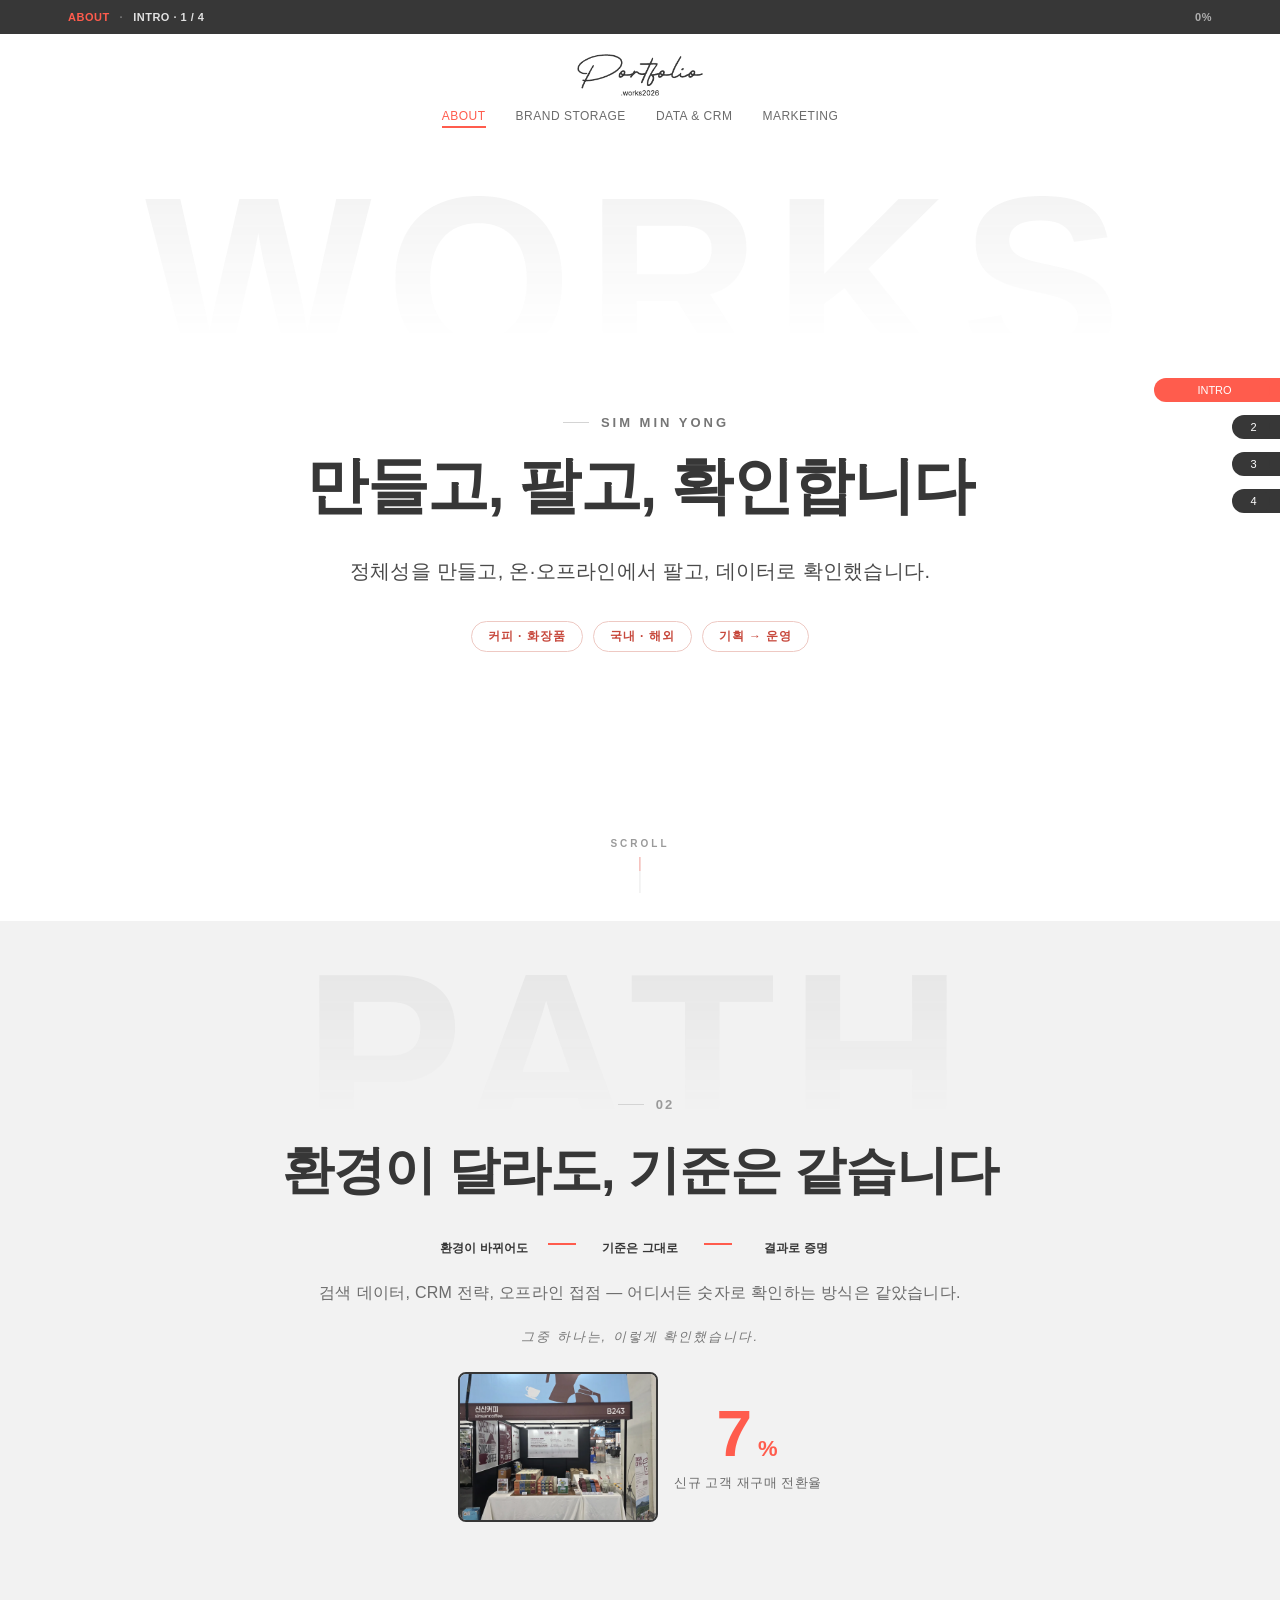
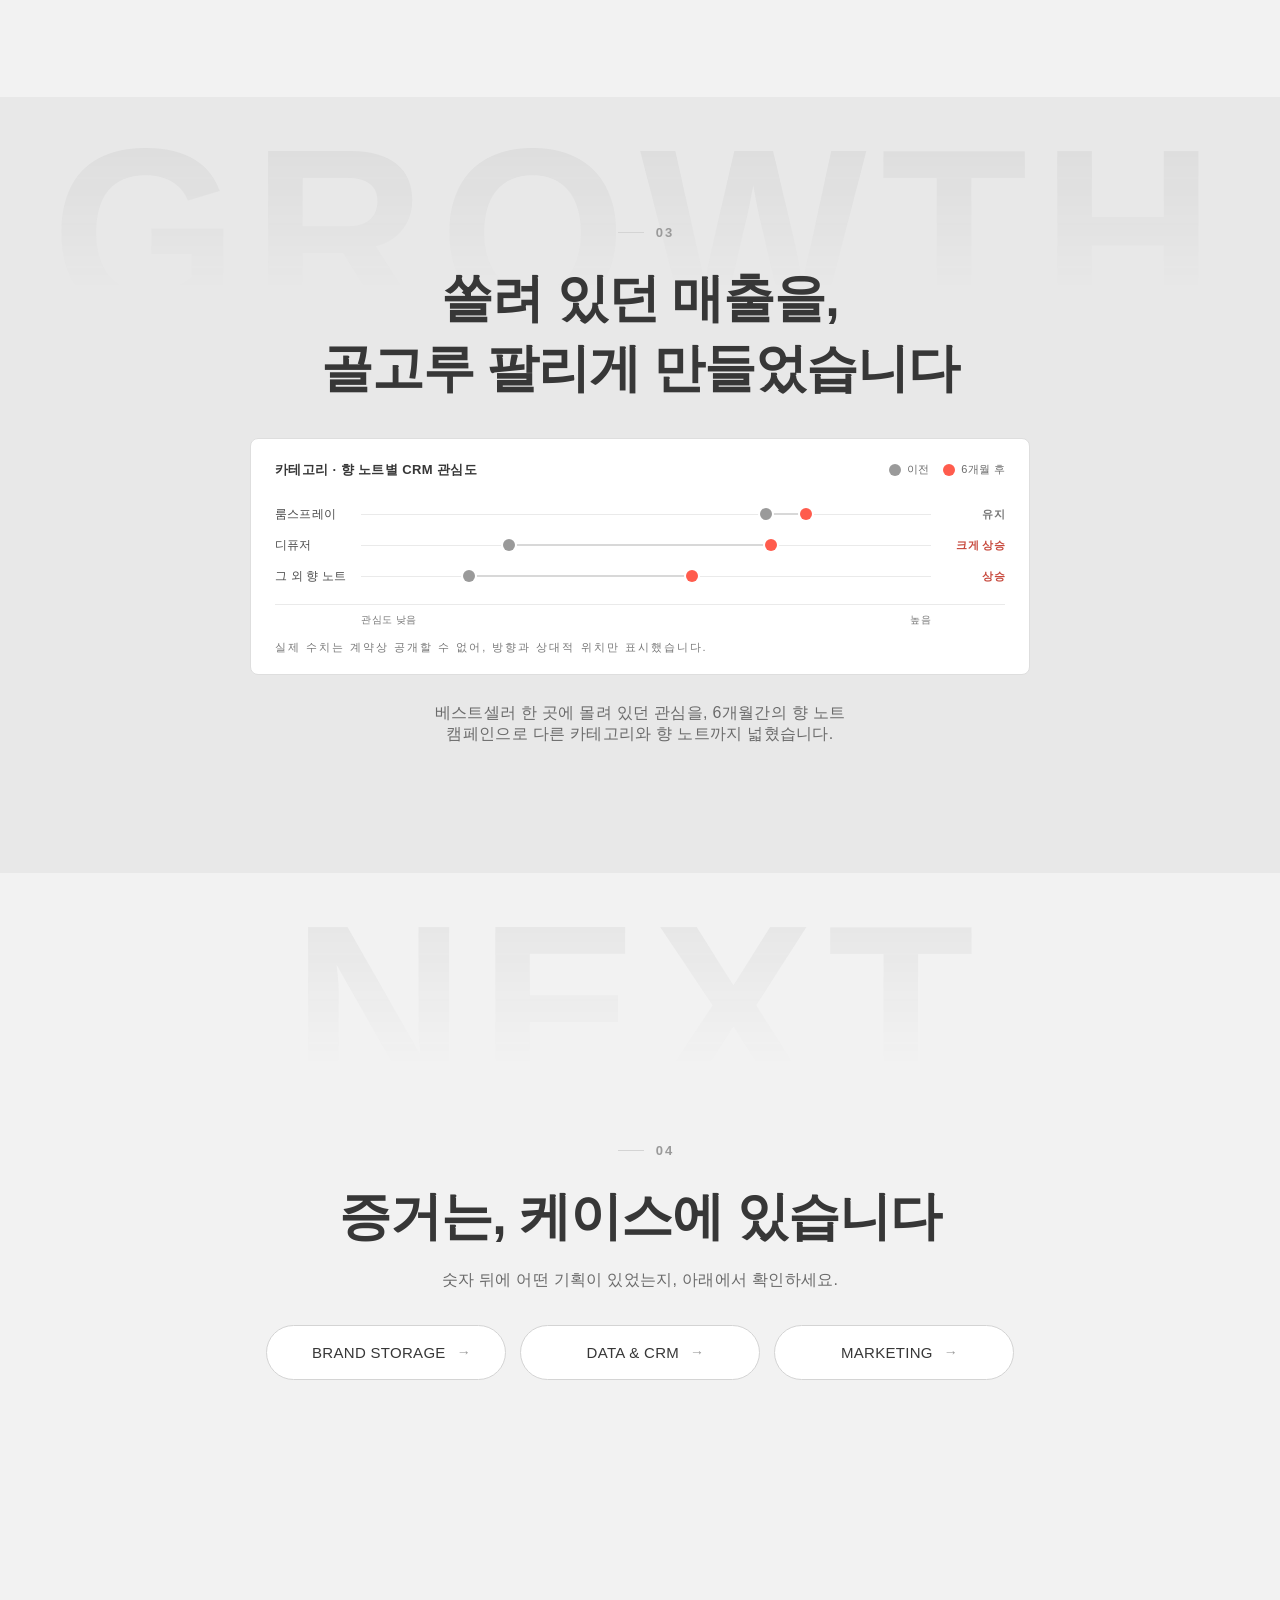
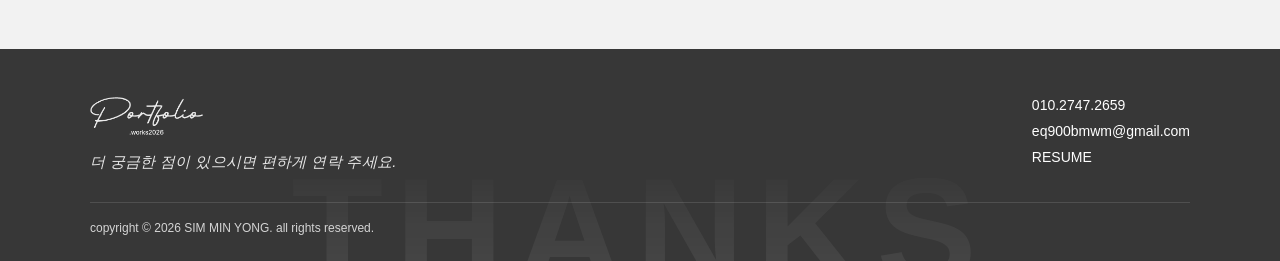
==== index.html @ 692d7a55 "기능/ 디자인 개선" ====
<!DOCTYPE html>
<html lang="ko">

<head>
    <meta charset="UTF-8">
    <meta name="viewport" content="width=device-width, initial-scale=1.0">
    <title>포토 폴리오</title>
    <meta property="og:type" content="website">
    <meta property="og:site_name" content="심민용 포트폴리오">
    <meta property="og:locale" content="ko">
    <meta property="og:url" content="https://minyongsim.github.io/portfolio_sim2026/">
    <meta property="og:title" content="심민용 포트폴리오 | 브랜드를 세우고, 숫자로 확인합니다">
    <meta property="og:description" content="브랜드 구축부터 데이터·CRM 검증까지. 인하우스 마케터 심민용의 포트폴리오입니다.">
    <meta property="og:image" content="https://minyongsim.github.io/portfolio_sim2026/img/og-cover.jpg">
    <meta property="og:image:width" content="1200">
    <meta property="og:image:height" content="630">
    <meta name="twitter:card" content="summary_large_image">
    <meta name="description" content="브랜드 구축부터 데이터·CRM 검증까지. 인하우스 마케터 심민용의 포트폴리오입니다.">
    <meta name="keywords" content="포트폴리오, 마케터, 브랜드 마케팅, CRM, 심민용">
    <link rel="shortcut icon" href="img/logoico.ico">
    <link rel="apple-touch-icon" href="img/logo.ico.ico">
    <link rel="stylesheet" href="https://use.fontawesome.com/releases/v6.0.0/css/all.css">
    <link rel="stylesheet" href="css/font.css">
    <link rel="stylesheet" href="css/reset.css">
    <link rel="stylesheet" href="css/animate.css">
    <link rel="stylesheet" href="css/style.css">
    <link rel="stylesheet" href="css/site.css">
    <link rel="stylesheet" href="css/rwd.css">
    <script src="https://code.jquery.com/jquery-1.12.4.min.js"></script>
</head>

<body data-page="about">
    <div id="pageLoader" class="pageLoader">
        <img src="img/loading-spinner.svg" class="loaderSpin" alt="Loading">
        <p>LOADING...</p>
    </div>
    <div id="header"></div>

    <div class="home_header" id="topbar"></div>

    <!-- 화면높이(100vh) 기준 섹션 -->
    <div class="scrollTestSection t1" data-tab="INTRO">
        <span class="aboutWatermark">WORKS</span>
        <div class="aboutSectionInner">
            <div class="aboutEyebrow">
                <i class="fa-solid fa-layer-group aboutIcon"></i>
                <span class="aboutEyebrowRule"></span>
                <span class="aboutNum isName">SIM MIN YONG</span>
            </div>
            <h2 class="aboutHeadline heroVerbs"><span class="hv">만들고,</span> <span class="hv">팔고,</span> <span class="hv">확인합니다</span></h2>
            <p class="aboutSub">정체성을 만들고, 온·오프라인에서 팔고, 데이터로 확인했습니다.</p>
            <div class="aboutTags">
                <span class="aboutTag">커피 · 화장품</span>
                <span class="aboutTag">국내 · 해외</span>
                <span class="aboutTag">기획 → 운영</span>
            </div>
        </div>
    </div>
    <div class="scrollTestSection t2" data-tab="CAREER">
        <span class="aboutWatermark">PATH</span>
        <div class="aboutSectionInner">
            <div class="aboutEyebrow">
                <i class="fa-solid fa-route aboutIcon"></i>
                <span class="aboutEyebrowRule"></span>
                <span class="aboutNum">02</span>
            </div>
            <h2 class="aboutHeadline">환경이 달라도, 기준은 같습니다</h2>
            <div class="aboutFlow">
                <div class="aboutFlowStep">
                    <i class="fa-solid fa-shuffle"></i>
                    <span>환경이 바뀌어도</span>
                </div>
                <span class="aboutTimelineLine"></span>
                <div class="aboutFlowStep">
                    <i class="fa-solid fa-ruler"></i>
                    <span>기준은 그대로</span>
                </div>
                <span class="aboutTimelineLine"></span>
                <div class="aboutFlowStep">
                    <i class="fa-solid fa-circle-check"></i>
                    <span>결과로 증명</span>
                </div>
            </div>
            <p class="aboutSub">검색 데이터, CRM 전략, 오프라인 접점 — 어디서든 숫자로 확인하는 방식은 같았습니다.</p>
            <p class="aboutBridge">그중 하나는, 이렇게 확인했습니다.</p>
            <!-- 신산커피 박람회 현장 사진 -->
            <div class="aboutProof">
                <div class="aboutPhotoSlot">
                    <img loading="lazy" src="img/sinsan-expo-booth.webp" alt="신산커피 박람회 부스 현장">
                </div>
                <div class="aboutStat">
                    <span class="aboutStatNum" data-count="8">0<small>%</small></span>
                    <span class="aboutStatLabel">신규 고객 재구매 전환율</span>
                </div>
            </div>
        </div>
    </div>
    <div class="scrollTestSection t3" data-tab="RESULT">
        <span class="aboutWatermark">GROWTH</span>
        <div class="aboutSectionInner">
            <div class="aboutEyebrow">
                <i class="fa-solid fa-chart-pie aboutIcon"></i>
                <span class="aboutEyebrowRule"></span>
                <span class="aboutNum">03</span>
            </div>
            <h2 class="aboutHeadline">쏠려 있던 매출을, 골고루&nbsp;팔리게 만들었습니다</h2>
            <!-- 카테고리 편중 -> 분산. 실제 수치는 비공개라 값은 표기하지 않고
                 '어디에서 어디로 움직였는지'(방향과 상대 위치)만 보여주는 덤벨 차트.
                 색은 강조(emphasis) 방식 - 이전은 회색(맥락), 이후만 브랜드 코랄(핵심). -->
            <figure class="shiftChart">
                <figcaption class="shiftHead">
                    <span class="shiftTitle">카테고리 · 향 노트별 CRM 관심도</span>
                    <span class="shiftLegend">
                        <span class="shiftLegendItem"><i class="shiftDot isBefore"></i>이전</span>
                        <span class="shiftLegendItem"><i class="shiftDot isAfter"></i>6개월 후</span>
                    </span>
                </figcaption>

                <div class="shiftRow" style="--from:71%; --to:78%">
                    <span class="shiftName">룸스프레이</span>
                    <span class="shiftTrack">
                        <span class="shiftConnector"></span>
                        <span class="shiftDot isBefore"></span>
                        <span class="shiftDot isAfter"></span>
                    </span>
                    <span class="shiftNote">유지</span>
                </div>

                <div class="shiftRow" style="--from:26%; --to:72%">
                    <span class="shiftName">디퓨저</span>
                    <span class="shiftTrack">
                        <span class="shiftConnector"></span>
                        <span class="shiftDot isBefore"></span>
                        <span class="shiftDot isAfter"></span>
                    </span>
                    <span class="shiftNote isUp">크게 상승</span>
                </div>

                <div class="shiftRow" style="--from:19%; --to:58%">
                    <span class="shiftName">그 외 향 노트</span>
                    <span class="shiftTrack">
                        <span class="shiftConnector"></span>
                        <span class="shiftDot isBefore"></span>
                        <span class="shiftDot isAfter"></span>
                    </span>
                    <span class="shiftNote isUp">상승</span>
                </div>

                <div class="shiftAxis">
                    <span>관심도 낮음</span>
                    <span>높음</span>
                </div>

                <p class="shiftFootnote">실제 수치는 계약상 공개할 수 없어, 방향과 상대적 위치만 표시했습니다.</p>
            </figure>

            <p class="aboutSub">베스트셀러 한 곳에 몰려 있던 관심을, 6개월간의 향 노트 캠페인으로 다른 카테고리와 향 노트까지 넓혔습니다.</p>
        </div>
    </div>
    <div class="scrollTestSection t4" data-tab="NEXT">
        <span class="aboutWatermark">NEXT</span>
        <div class="aboutSectionInner">
            <div class="aboutEyebrow">
                <i class="fa-solid fa-arrow-right aboutIcon"></i>
                <span class="aboutEyebrowRule"></span>
                <span class="aboutNum">04</span>
            </div>
            <h2 class="aboutHeadline">증거는, 케이스에 있습니다</h2>
            <p class="aboutSub">숫자 뒤에 어떤 기획이 있었는지, 아래에서 확인하세요.</p>
            <div class="quickLinks">
                <a class="qlBtn" href="brand-story.html"><i class="fa-solid fa-folder-open qlIcon"></i>BRAND STORAGE</a>
                <a class="qlBtn" href="data-crm.html"><i class="fa-solid fa-chart-pie qlIcon"></i>DATA &amp; CRM</a>
                <a class="qlBtn" href="marketing.html"><i class="fa-solid fa-bullhorn qlIcon"></i>MARKETING</a>
            </div>
        </div>
    </div>

    <footer class="siteFooter" id="footer"></footer>

    <div class="gotop">
        <img src="img/arrow-up.svg" alt="위로 올리는 그림">
        <h2>TOP</h2>
    </div>

</body>

<script src="js/partials.js"></script>
<script src="js/site.js"></script>

</html>
---- css/font.css ----
@charset "utf-8";

/* LaundryGothic 웹폰트 (CDN) */
@font-face {
    font-family: 'LaundryGothic';
    src: url('https://cdn.jsdelivr.net/gh/projectnoonnu/2403-2@1.0/TTLaundryGothicR.woff2') format('woff2');
    font-weight: 400;
    font-display: swap;
}

@font-face {
    font-family: 'LaundryGothic';
    src: url('https://cdn.jsdelivr.net/gh/projectnoonnu/2403-2@1.0/TTLaundryGothicB.woff2') format('woff2');
    font-weight: 700;
    font-display: swap;
}
---- css/style.css ----
@charset "utf-8";

body {
    font-family: 'LaundryGothic', sans-serif;
    color: #1a1a1a;
    overflow-x: hidden;
}

.row {
    max-width: 1200px;
    margin: 0 auto;
}

/* 사이드 메뉴 (고정 폴더탭 네비게이션) */
#header {
    position: fixed;
    right: 24px;
    top: 50%;
    transform: translateY(-50%);
    z-index: 999999;
    margin: 0 auto;
    transition: all 0.3s;
}

.headerBox {
    padding: 10px;
    animation: sideNavIn 0.6s both;
}

@keyframes sideNavIn {
    0% {
        opacity: 0;
        transform: translateX(30px);
    }

    100% {
        opacity: 1;
        transform: translateX(0);
    }
}

.menuBox {
    width: 116px;
}

.menuBox>li {
    text-align: center;
    font-family: 'LaundryGothic', sans-serif;
    color: #373737;
    margin-bottom: 10px;
    position: relative;
}

.menuBox>li a {
    display: block;
    position: relative;
    width: 116px;
    height: 27px;
}

.menuBox>li a span:nth-of-type(1),
.menuBox>li a span:nth-of-type(2) {
    position: absolute;
    top: 50%;
    /* 가운데 정렬이면 활성/비활성 알약의 폭 차이만큼 좌우로 벌어지며 바뀌어 어색함.
       오른쪽 끝을 맞춰두면 폭이 넓은 활성 알약이 '왼쪽으로 늘어나는' 것처럼 보임 */
    right: 0;
    left: auto;
    transform: translateY(-50%);
    /* 글자 크기가 서로 달라 높이가 16px / 22px로 들쭉날쭉했음.
       높이를 고정하고 flex로 가운데 정렬해서 위아래로 가지런하게 맞춤 */
    height: 24px;
    display: flex;
    align-items: center;
    justify-content: center;
    /* flex로 바꾸면 아이콘과 글자 사이의 공백 문자가 사라지므로 gap으로 되살림 */
    gap: 5px;
    box-sizing: border-box;
    transition: opacity 0.28s ease, transform 0.35s ease;
}

.menuBox>li a span:nth-of-type(1) {
    /* 평소엔 폭 0으로 접혀 있다가, active가 되면 오른쪽 끝을 축으로 왼쪽으로 늘어남.
       overflow:hidden + nowrap 이라 라벨이 가장자리에서 스르륵 드러나는 것처럼 보임.
       (scaleX로 늘리면 글자가 찌그러지므로 폭 자체를 애니메이션함) */
    width: 0;
    padding: 5px 0;
    overflow: hidden;
    white-space: nowrap;
    opacity: 0;
    background: #FF5C4D;
    color: #FFFFFF;
    border-radius: 50px;
    transition: width 0.42s cubic-bezier(0.2, 0.8, 0.25, 1),
                padding 0.42s cubic-bezier(0.2, 0.8, 0.25, 1),
                opacity 0.2s ease;
}

.menuBox>li.active a>span:nth-of-type(1) {
    width: 116px;
    padding: 5px 10px;
    opacity: 1;
    font-size: 11px;
    /* 숫자 알약이 먼저 빠진 뒤(0.1s) 늘어나기 시작 */
    transition: width 0.42s cubic-bezier(0.2, 0.8, 0.25, 1) 0.1s,
                padding 0.42s cubic-bezier(0.2, 0.8, 0.25, 1) 0.1s,
                opacity 0.18s ease 0.1s;
}

/* active 되기 전(기본) 상태의 사이드 탭 — 숫자가 알약 테두리에 붙지 않도록 상하좌우 여백 */
.menuBox>li a>span:nth-of-type(2) {
    text-align: center;
    opacity: 1;
    visibility: visible;
    color: #FFFFFF;
    font-weight: normal;
    width: 38px;
    font-size: 11px;
    padding: 2px;
    border-radius: 50px;
    background: #373737;
}

.menuBox>li.active a span:nth-of-type(2) {
    text-align: center;
    opacity: 0;
    visibility: hidden;
    transition: opacity 0.16s ease, transform 0.35s ease, visibility 0s 0.35s;
}



/* 페이지 로딩 화면 */
.pageLoader {
    position: fixed;
    inset: 0;
    z-index: 999999999999;
    display: flex;
    flex-direction: column;
    align-items: center;
    justify-content: center;
    background: #FFFFFF;
    transition: opacity 0.4s ease, visibility 0s 0.4s;
}

.pageLoader.hide {
    opacity: 0;
    visibility: hidden;
}

.pageLoader .loaderSpin {
    width: 36px;
    height: 36px;
    margin-bottom: 14px;
    animation: loaderSpin 0.9s linear infinite;
}

@keyframes loaderSpin {
    100% {
        transform: rotate(360deg);
    }
}

.pageLoader p {
    font-family: 'LaundryGothic', sans-serif;
    font-size: 13px;
    font-weight: 600;
    letter-spacing: 3px;
    color: #373737;
}

/* 상단바 (로고 + 카테고리 메뉴) */
.home_header {
    height: 10vh;
    border-bottom: 3px solid #373737;
    position: relative;
    z-index: 9999999;
}

.home_header .home_logo {
    font-size: 40px;
}

.home_box {
    height: 10vh;
    padding: 10px 50px;
    display: flex;
    align-items: center;
    justify-content: space-between;
    color: #373737;
    font-family: 'LaundryGothic', sans-serif;
    letter-spacing: 3px;
}

/* 맨 위로 버튼: 사이드탭과 정확히 같은 가로 중심선(X축)
   (사이드탭 116px + .headerBox 좌우 패딩 20px = 136px 이어야 중심이 맞음)
   푸터가 보이면 푸터 영역 한가운데로, 그 전에는 우측 하단에 떠 있음(.floating) */
.gotop {
    display: none;
    position: fixed;
    right: 24px;
    width: 136px;
    transform: translateY(-50%);
    z-index: 99999999;
    opacity: 0;
    text-align: center;
    color: #373737;
}

.gotop.on {
    display: block;
}

/* 푸터에 닿기 전, 스크롤 중에 떠 있는 상태 */
.gotop.floating {
    top: auto;
    bottom: 48px;
    transform: none;
}

.gotop>img {
    text-align: center;
    width: 26px;
    transition: filter 0.3s ease;
}

.gotop>h2 {
    font-family: 'LaundryGothic', sans-serif;
    font-size: 12px;
    font-weight: 700;
    letter-spacing: 1px;
    margin-top: 4px;
    color: #373737;
    transition: color 0.3s ease;
}

/* 스크롤이 푸터 영역까지 내려오면 배경이 어두워지므로 아이콘/글씨를 화이트로 전환 */
.gotop.onFooter>img {
    filter: brightness(0) invert(1);
}

.gotop.onFooter>h2 {
    color: #FFFFFF;
}

/* ABOUT 페이지 */
.aboutMe {
    padding-top: 30px;
}

.aboutBox {
    height: 600px;
    display: flex;
    justify-content: space-between;
}

.aboutBox .information {
    width: 37%;
}

.aboutBox .information h2 {
    text-align: center;
    color: #373737;
    padding: 15px 0px;
    border-bottom: 1px dashed #373737;
    font-size: 25px;
    font-weight: bold;
    position: relative;
}

.aboutBox .information h2::after {
    content: 'NO.15031995';
    font-size: 14px;
    font-weight: 300;
    position: absolute;
    bottom: -28px;
    right: 5px;
}

.aboutBox .information .infoBox {
    margin-top: 15px;
    color: #373737;
    font-weight: bold;
}

.aboutBox .information .infoBox li {
    font-size: 20px;
    padding: 10px 30px;
}

.aboutBox .information .infoBox li p {
    margin-bottom: 7px;
}

.aboutBox .information .infoBox li p:nth-of-type(1) {
    width: 150px;
    text-align: center;
    font-size: 18px;
    font-weight: bold;
    background: #373737;
    color: #FFFFFF;
}

.aboutBox .information .infoBox li:nth-of-type(1),
.aboutBox .information .infoBox li:nth-of-type(2),
.aboutBox .information .infoBox li:nth-of-type(3),
.aboutBox .information .infoBox li:nth-of-type(4),
.aboutBox .information .infoBox li:nth-of-type(5) {
    opacity: 0;
    -webkit-transform: translate3d(0, -100%, 0);
    transform: translate3d(0, -100%, 0);
}

.aboutBox .information.on .infoBox li:nth-of-type(1) {
    animation: fadeInDown 1.5s both 0.8s;
}

.aboutBox .information.on .infoBox li:nth-of-type(2) {
    animation: fadeInDown 1.5s both 0.6s;
}

.aboutBox .information.on .infoBox li:nth-of-type(3) {
    animation: fadeInDown 1.5s both 0.4s;
}

.aboutBox .information.on .infoBox li:nth-of-type(4) {
    animation: fadeInDown 1.5s both 0.2s;
}

.aboutBox .information.on .infoBox li:nth-of-type(5) {
    animation: fadeInDown 1.5s both;
}

.aboutBox .information02 {
    width: 57%;
    height: 650px;
    padding: 10px;
    border: 1px solid #373737;
    display: none;
    opacity: 0;
    -webkit-transform: translate3d(100%, 0, 0);
    transform: translate3d(100%, 0, 0);
}

.aboutBox .information02.on {
    display: block;
    animation: fadeInRight 1.5s both;
}

.aboutBox .information02>h2 {
    font-size: 35px;
    font-weight: bold;
    color: #FFFFFF;
    padding: 5px 30px;
    background: #373737;
    margin: 15px;
}

.aboutBox .information02Inner {
    display: flex;
    justify-content: space-between;
    flex-wrap: wrap;
}

.aboutBox .information02Inner div>h2 {
    text-align: center;
    font-size: 23px;
    background: #373737;
    color: #FFFFFF;
    width: 150px;
    margin: 10px 15px;
}

.aboutBox .information02Inner div ul>li {
    font-size: 20px;
    margin: 10px;
    color: #373737;
}

.aboutBox .information02Inner div ul>li span {
    font-weight: bold;
}

.aboutBox .information02Inner div:nth-of-type(1) {
    width: 40%;
    border-right: 1px dashed #373737;
    border-bottom: 1px dashed #373737;
}

.aboutBox .information02Inner div:nth-of-type(2) {
    padding-left: 10px;
    width: 60%;
    border-bottom: 1px dashed #373737;
}

.aboutBox .information02Inner div:nth-of-type(3) {
    margin-top: 15px;
    border-bottom: 1px dashed #373737;
}

.aboutBox .information02Inner div:nth-of-type(3) h2 {
    margin-top: 15px;
}

.aboutBox .information02Inner div:nth-of-type(3) ul {
    display: flex;
    justify-content: center;
    margin: 15px 0;
}

.aboutBox .information02Inner div:nth-of-type(3) ul li {
    text-align: center;
}

.aboutBox .information02Inner div:nth-of-type(4) {
    margin-top: 20px;
}

/* 케이스 스터디 그리드 (BRAND STORY / DATA & CRM / MARKETING 공통) */
.caseSection {
    padding-top: 60px;
}

.caseHead {
    text-align: center;
    margin-bottom: 40px;
}

.caseHead .caseTag {
    display: inline-block;
    font-family: 'LaundryGothic', sans-serif;
    font-size: 14px;
    color: #FFFFFF;
    background: #373737;
    padding: 3px 12px;
    border-radius: 50px;
    margin-bottom: 10px;
}

.caseHead h2 {
    font-family: 'LaundryGothic', sans-serif;
    font-size: 40px;
    color: #373737;
    margin-bottom: 8px;
}

.caseHead p {
    font-size: 15px;
    color: #8A8A8A;
}

.caseGrid {
    display: flex;
    flex-wrap: wrap;
    gap: 24px;
    justify-content: center;
    opacity: 0;
    transform: translateY(20px);
    transition: opacity 0.6s, transform 0.6s;
}

.caseSection.on .caseGrid {
    opacity: 1;
    transform: translateY(0);
}

.caseCard {
    width: 360px;
}

.caseCard a {
    display: block;
    background: #FFFFFF;
    border: 2px solid #373737;
    border-radius: 12px;
    overflow: hidden;
    transition: transform 0.3s;
}

.caseCard a:hover {
    transform: translateY(-6px);
}

.caseThumb {
    height: 200px;
    background: #373737;
    display: flex;
    align-items: center;
    justify-content: center;
}

.caseThumb img {
    width: 100%;
    height: 100%;
    object-fit: cover;
}

.caseThumb.noimg {
    color: #D4D4D4;
    font-size: 13px;
    font-family: 'LaundryGothic', sans-serif;
}

.caseInfo {
    padding: 20px;
}

.caseInfo .caseBrand {
    display: inline-block;
    font-size: 12px;
    color: #FF5C4D;
    font-weight: bold;
    margin-bottom: 6px;
}

.caseInfo h3 {
    font-size: 20px;
    color: #373737;
    margin-bottom: 8px;
}

.caseInfo p {
    font-size: 13px;
    color: #8A8A8A;
    line-height: 1.6;
    margin-bottom: 14px;
}

.caseInfo .caseMore {
    font-size: 13px;
    font-weight: bold;
    color: #FF5C4D;
}

/* 사이트 푸터
   구성: [왼쪽] 로고 + 맺음말  /  [오른쪽] 연락처 세로 나열  /  [아래] 구분선 + copyright
   배경에는 큰 THANKS를 바닥에 붙여 아래쪽이 잘리게 둠. */
.siteFooter {
    position: relative;
    overflow: hidden;
    background: #373737;
    color: #FFFFFF;
    padding: 48px 20px 26px;
    text-align: left;
    transition: padding 0.5s ease;
}

/* 스크롤해서 푸터가 화면에 들어오면 위아래 패딩이 늘어나며 여백이 생김 */
.siteFooter.grow {
    padding: 150px 20px 120px;
}

/* 워터마크는 가운데가 아니라 '바닥'에 붙임.
   가운데 두면 맺음말·연락처 글자 뒤에 그대로 겹쳐서 지저분해짐.
   아래쪽이 푸터 밖으로 나가 잘리는 게 의도된 모습 (.siteFooter가 overflow:hidden) */
.footerWatermark {
    position: absolute;
    top: auto;
    bottom: -0.3em;
    left: 50%;
    transform: translateX(-50%);
    z-index: 0;
    font-family: 'LaundryGothic', sans-serif;
    font-size: 150px;
    font-weight: 800;
    line-height: 1;
    letter-spacing: 12px;
    color: rgba(255, 255, 255, 0.09);
    white-space: nowrap;
    pointer-events: none;
    user-select: none;
    /* 글자 윗부분을 서서히 사라지게 해서, 푸터가 짧아 본문과 겹치는 순간에도
       배경이 지저분해 보이지 않게 함 */
    -webkit-mask-image: linear-gradient(to bottom, rgba(0, 0, 0, 0) 0%, rgba(0, 0, 0, 0.55) 45%, #000 100%);
    mask-image: linear-gradient(to bottom, rgba(0, 0, 0, 0) 0%, rgba(0, 0, 0, 0.55) 45%, #000 100%);
}

/* 2단 배치 */
.footerGrid {
    position: relative;
    z-index: 1;
    max-width: 1100px;
    margin: 0 auto;
    display: flex;
    flex-wrap: wrap;
    justify-content: space-between;
    align-items: flex-start;
    gap: 28px 40px;
}

.footerLogo {
    display: inline-block;
    margin-bottom: 14px;
}

/* 로고 원본이 어두운 색이라 어두운 푸터에선 안 보임 → 흰색으로 반전 */
.footerLogo img {
    display: block;
    height: 38px;
    width: auto;
    filter: brightness(0) invert(1);
    opacity: 0.9;
    transition: opacity 0.2s ease;
}

.footerLogo:hover img {
    opacity: 1;
}

.siteFooterTagline {
    font-size: 15px;
    font-style: italic;
    color: #E8E8E8;
    letter-spacing: 0.3px;
    word-break: keep-all;
}

.footerRight {
    display: flex;
    flex-direction: column;
    align-items: flex-start;
    gap: 10px;
}

.footerRight p {
    display: flex;
    align-items: center;
    gap: 9px;
    font-size: 14px;
}

/* 아이콘 폭을 고정해야 세 줄의 글자 시작점이 맞음 */
.footerRight i {
    width: 16px;
    text-align: center;
    color: #FF5C4D;
}

.footerRight a {
    color: #FFFFFF;
    transition: color 0.2s ease;
}

.footerRight a:hover {
    color: #FF5C4D;
}

.siteFooterCopy {
    position: relative;
    z-index: 1;
    max-width: 1100px;
    margin: 30px auto 0;
    padding-top: 18px;
    border-top: 1px solid rgba(255, 255, 255, 0.12);
    font-size: 12px;
    color: #D4D4D4;
}

/* ── 서랍 속 폴더탭 연출 ──────────────────────────────────────────
   평소엔 탭이 화면 오른쪽 가장자리까지 쭉 이어져 꽂혀 있다가,
   마우스를 가져가면 위에서부터 차례로 알약 모양으로 정리되며 빠져나옴.

   알약을 통째로 오른쪽으로 밀면 안에 있는 폴더 아이콘과 글자까지 잘림.
   (알약 폭에 내용이 거의 꽉 차 있어서 밀 여유가 없음)
   그래서 알약 자체는 제자리에 두고, 오른쪽에 같은 색 '꼬리'를 붙여
   화면 밖까지 늘여줌 -> 상자만 걸쳐 보이고 내용은 항상 온전함.

   #header(136px)와 .gotop(136px)을 둘 다 right:0에 두면
   세로 중심선이 68px로 같아져 기존 정렬이 유지됨. */
@media (hover: hover) and (min-width: 601px) {
    #header {
        right: 0;
    }

    .gotop {
        right: 0;
    }

    /* 꼬리: 알약 오른쪽 끝에서 시작해 화면 밖까지 늘어남.
       활성 알약은 폭이 애니메이션되며 overflow:hidden 이라 그 안에 두면 잘림.
       그래서 알약이 아니라 바깥의 <a>에 붙임. */
    .menuBox>li a::after {
        content: '';
        position: absolute;
        top: 50%;
        width: 240px;
        transform: translateY(-50%);
        border-radius: 0 50px 50px 0;
        transition: width 0.42s cubic-bezier(0.2, 0.8, 0.25, 1);
        pointer-events: none;
        /* 꼬리를 글자·아이콘보다 뒤에 깔아서 내용이 절대 가려지지 않게 함 */
        z-index: -1;
    }

    /* 꼬리 높이는 알약 높이와 같아야 턱이 안 생김 (숫자 16px / 활성 25px).
       시작 위치도 알약의 둥근 끝 안쪽으로 넣어 이음새를 감춤 */
    /* 알약과 높이를 똑같이 맞춰야 이어지는 지점에 턱이 안 생김 */
    .menuBox>li a::after {
        height: 24px;
        left: calc(100% - 14px);
    }

    .menuBox>li:not(.active) a::after {
        background: #373737;
    }

    .menuBox>li.active a::after {
        background: #FF5C4D;
    }

    /* 마우스를 올리면 꼬리가 접히면서 깔끔한 알약만 남음 */
    #header:hover .menuBox>li a::after,
    #header:focus-within .menuBox>li a::after {
        width: 0;
    }

    /* 위에서부터 차례로 접히게 (되돌아갈 땐 지연 없이 한 번에) */
    #header:hover .menuBox>li:nth-child(1) a::after { transition-delay: 0s; }
    #header:hover .menuBox>li:nth-child(2) a::after { transition-delay: 0.05s; }
    #header:hover .menuBox>li:nth-child(3) a::after { transition-delay: 0.1s; }
    #header:hover .menuBox>li:nth-child(4) a::after { transition-delay: 0.15s; }
    #header:hover .menuBox>li:nth-child(5) a::after { transition-delay: 0.2s; }

    /* 가장자리에 걸쳐 있어도 마우스를 대기 쉽도록 왼쪽에 여유 hit 영역 */
    .headerBox {
        padding-left: 34px;
    }
}

/* 움직임 줄이기 설정을 켠 사용자에겐 꼬리 없이 알약만 보여줌 */
@media (prefers-reduced-motion: reduce) {
    .menuBox>li a::after {
        display: none !important;
    }
}
---- css/site.css ----
@charset "utf-8";

/* 회색 계열은 흰 배경에서 대비가 낮아(3.4:1) 접근성 기준(4.5:1) 미달이었음.
   톤은 유지하면서 기준을 넘도록 조정: #8A8A8A→#6B6B6B(5.3:1), #B9B9B9→#767676(4.5:1).
   포인트색 #FF5C4D는 큰 숫자(64px)에선 기준(3:1)을 통과하므로 그대로 두고,
   태그·링크처럼 작은 글자에만 어두운 코랄 #C7483C(4.8:1)를 씀. */

/* 멀티페이지 구조 공통 레이아웃 (index / brand-story / data-crm / marketing) */

body {
    min-height: 100vh;
    display: flex;
    flex-direction: column;
}

.aboutMe {
    flex: 1;
}

.caseSection {
    flex: 1;
    padding-top: 60px;
    padding-bottom: 60px;
    min-height: 50vh;
}

.landingHero {
    flex: 1;
    display: flex;
    flex-direction: column;
    align-items: center;
    justify-content: center;
    text-align: center;
    padding: 60px 20px;
}

.landingHero h1 {
    font-family: 'LaundryGothic', sans-serif;
    font-size: 48px;
    color: #373737;
    margin-bottom: 14px;
}

.landingHero p {
    font-size: 16px;
    color: #6B6B6B;
}

/* 아래 60px 패딩은 눈에 안 보이는 빈 칸인데 블록 높이에는 들어가서,
   가운데 정렬된 내용이 실제로는 위로 치우쳐 보이게 만들고 있었음. */
.quickLinks {
    display: flex;
    flex-wrap: wrap;
    justify-content: center;
    gap: 14px;
    padding: 34px 0 0;
}

/* 2px 검정 테두리 + hover 시 통째로 검게 반전되는 처리는 사이트의 나머지
   (얇은 선, 코랄 포인트)와 톤이 안 맞아 혼자 무거웠음.
   선을 얇고 연하게 낮추고, 강조는 hover에서 코랄로 주는 방식으로 바꿈. */
.qlBtn {
    display: inline-flex;
    align-items: center;
    justify-content: center;
    gap: 11px;
    min-width: 240px;
    border: 1.5px solid #D4D4D4;
    border-radius: 50px;
    padding: 18px 28px;
    font-family: 'LaundryGothic', sans-serif;
    font-size: 15px;
    letter-spacing: 0.3px;
    color: #373737;
    background: #FFFFFF;
    transition: border-color 0.25s ease, color 0.25s ease, box-shadow 0.25s ease, transform 0.25s ease;
}

.qlBtn:hover {
    border-color: #FF5C4D;
    color: #FF5C4D;
    box-shadow: 0 6px 16px rgba(0, 0, 0, 0.06);
    transform: translateY(-2px);
}

/* 버튼 왼쪽 카테고리 아이콘.
   폴더 = 아카이브(BRAND STORAGE), 파이차트 = 데이터, 확성기 = 마케팅.
   글자만 있을 때보다 세 갈래가 한눈에 구분됨. */
.qlIcon {
    font-size: 15px;
    color: #FF5C4D;
    transition: transform 0.25s ease;
}

.qlBtn:hover .qlIcon {
    transform: scale(1.12);
}

/* 누르면 어디론가 이동한다는 신호. 글자를 늘리지 않고 기호만 붙임 */
.scrollTestSection .qlBtn::after,
.brandPanel .qlBtn::after {
    content: '→';
    font-size: 14px;
    color: #9A9A9A;
    transition: transform 0.25s ease, color 0.25s ease;
}

.scrollTestSection .qlBtn:hover::after,
.brandPanel .qlBtn:hover::after {
    color: #FF5C4D;
    transform: translateX(4px);
}

@media (prefers-reduced-motion: reduce) {

    .qlBtn,
    .qlIcon,
    .scrollTestSection .qlBtn::after,
.brandPanel .qlBtn::after {
        transition: none;
    }

    .qlBtn:hover .qlIcon {
        transform: none;
    }

    .qlBtn:hover {
        transform: none;
    }

    .scrollTestSection .qlBtn:hover::after,
.brandPanel .qlBtn:hover::after {
        transform: none;
    }
}

.siteFooter {
    margin-top: auto;
}

/* 스크롤 테스트용 임시 섹션 (사이드탭 active 스크롤 확인용, 실제 콘텐츠 들어가면 삭제 가능) */
.scrollTestSection {
    position: relative;
    overflow: hidden;
    /* 100vh로 잡으면 위에 붙은 띠배너+상단바(--chromeH)만큼 아래가 화면 밖으로 밀려나고,
       가운데 정렬한 내용도 '실제로 보이는 영역' 기준으로는 아래로 치우쳐 보임.
       --chromeH 값은 js/site.js가 넣어줌 (JS가 안 돌 때를 위해 기본값 124px). */
    min-height: calc(100vh - var(--chromeH, 124px));
    display: flex;
    align-items: center;
    justify-content: center;
    font-family: 'LaundryGothic', sans-serif;
    font-size: 22px;
    letter-spacing: 2px;
    color: #373737;
    /* 예전 border-top: 2px dashed 는 스크롤 테스트용 눈금이었음.
       섹션마다 배경색이 이미 다르므로 구분선 없이도 경계가 보이고,
       점선이 있으면 첫 화면 상단바 바로 아래에 개발용 선처럼 보임 */
}

.scrollTestSection.t1 { background: #FFFFFF; }
.scrollTestSection.t2 { background: #F2F2F2; }
.scrollTestSection.t3 { background: #E8E8E8; }
.scrollTestSection.t4 { background: #F2F2F2; }

/* ABOUT 페이지 - 대비 카피 섹션 (짧은 헤드라인 + 서브 한 줄)
   폭을 안 잡아두면 이 블록이 '가장 긴 한 줄'에 맞춰 늘어나서, 섹션마다 콘텐츠
   기둥 폭이 제각각이 됨(실측 649 / 765 / 844 / 1098px). 스크롤할 때 좌우로
   출렁이는 원인이라 하나로 고정함. */
.aboutSectionInner {
    position: relative;
    z-index: 1;
    width: 100%;
    max-width: 880px;
    text-align: center;
    padding: 0 24px;
}

/* 섹션 배경에 깔리는 큰 워터마크 텍스트
   예전엔 top:50%로 정가운데 있어서 헤드라인 글자와 정확히 포개졌음(280px 글자가 헤드라인을 관통).
   푸터와 같은 규칙으로 통일: 워터마크는 섹션 '가장자리'에 붙고, 본문 쪽으로 갈수록 사라짐. */
.aboutWatermark {
    position: absolute;
    top: 16px;
    left: 50%;
    transform: translateX(-50%);
    z-index: 0;
    font-family: 'LaundryGothic', sans-serif;
    font-size: 240px;
    font-weight: 800;
    line-height: 1;
    letter-spacing: 14px;
    color: rgba(55, 55, 55, 0.07);
    white-space: nowrap;
    pointer-events: none;
    user-select: none;
    /* 아래쪽(본문과 만나는 쪽)을 서서히 지움.
       화면이 짧아서 워터마크와 본문이 겹치는 순간에도 글자 뒤가 지저분해지지 않음 */
    -webkit-mask-image: linear-gradient(to bottom, #000 0%, rgba(0, 0, 0, 0.4) 44%, rgba(0, 0, 0, 0) 74%);
    mask-image: linear-gradient(to bottom, #000 0%, rgba(0, 0, 0, 0.4) 44%, rgba(0, 0, 0, 0) 74%);
}

/* 섹션1 - 헤드라인 아래 작은 태그 뱃지 */
.aboutTags {
    display: flex;
    justify-content: center;
    flex-wrap: wrap;
    gap: 10px;
    margin-top: 22px;
}

/* 태그는 '나를 설명하는 라벨'이라 한 줄 소개보다 뒤에 읽혀야 하는데,
   테두리가 1.5px 진한 코랄이라 서브카피(20px 회색)보다 먼저 눈에 들어왔음.
   글자색은 대비 때문에 그대로 두고 테두리만 얇고 연하게 낮춤. */
.aboutTag {
    font-family: 'LaundryGothic', sans-serif;
    font-size: 12px;
    font-weight: 700;
    letter-spacing: 1px;
    color: #C7483C;
    border: 1px solid #EEC9C3;
    border-radius: 50px;
    padding: 6px 16px;
}

/* 섹션 머리표 (아이콘 · 구분선 · 번호)
   예전엔 코랄 아이콘과 코랄 번호가 세로로 따로 쌓여 있어서, 한 화면에 코랄 강조가
   아이콘 / 번호 / 태그 세 군데로 흩어졌음. 가로 한 줄로 묶고 번호는 회색으로 낮춰서
   "강조는 아이콘 하나"로 정리함. */
.aboutEyebrow {
    display: flex;
    align-items: center;
    justify-content: center;
    gap: 12px;
    margin-bottom: 24px;
}

.aboutIcon {
    display: block;
    font-size: 22px;
    line-height: 1;
    color: #FF5C4D;
    margin-bottom: 0;
}

.aboutEyebrowRule {
    display: block;
    width: 26px;
    height: 1px;
    background: #D4D4D4;
}

.aboutNum {
    display: block;
    font-family: 'LaundryGothic', sans-serif;
    font-size: 13px;
    font-weight: 700;
    letter-spacing: 2px;
    color: #9A9A9A;
    margin-bottom: 0;
}

/* ── 줄바꿈 다듬기 ────────────────────────────────────────────────
   가운데 정렬 문단은 마지막 줄에 한두 단어만 남으면 어색해 보임.
   text-wrap: balance 를 주면 브라우저가 각 줄 길이를 비슷하게 맞춰서
   "전담했습니다." 같은 짧은 꼬리 줄이 생기지 않음.
   화면 폭이 바뀌어도 알아서 다시 계산되므로 <br>을 일일이 넣을 필요가 없고,
   지원하지 않는 구형 브라우저에서는 그냥 무시되어 기존처럼 보임. */
.aboutHeadline,
.aboutSub,
.aboutBridge,
.aboutStatLabel,
.brandIntro h1,
.brandIntro p,
.brandResult p {
    text-wrap: balance;
}

/* 헤드라인이 아래 본문보다 넓으면 '머리가 몸통보다 큰' 비율이 됨.
   글자 폭에 상한을 둬서 긴 헤드라인은 두 줄로 접히게 하고(= 머리 폭이 줄어듦),
   본문(차트 카드 등)이 더 넓게 깔리도록 함. 820px은 짧은 헤드라인은
   그대로 한 줄로 두면서 지나치게 긴 것만 접히는 지점. */
.scrollTestSection .aboutHeadline {
    max-width: 820px;
    margin-left: auto;
    margin-right: auto;
}

.aboutHeadline {
    font-family: 'LaundryGothic', sans-serif;
    font-size: 52px;
    font-weight: 700;
    letter-spacing: -1px;
    color: #373737;
    margin-bottom: 18px;
    /* '유일/했습니다' 처럼 한 단어가 줄 끝에서 쪼개지지 않게 어절 단위로만 줄바꿈 */
    word-break: keep-all;
}

/* 맺음 문장이 위의 본문(차트 카드 등)보다 넓게 뻗으면 아래가 더 벌어져 보임.
   본문보다 좁게 접히도록 상한을 둠. */
.scrollTestSection .aboutSub {
    max-width: 720px;
    margin-left: auto;
    margin-right: auto;
}

.aboutSub {
    font-family: 'LaundryGothic', sans-serif;
    font-size: 16px;
    letter-spacing: 0.3px;
    color: #6B6B6B;
    word-break: keep-all;
}

/* 헤드라인 안의 이름.
   포트폴리오 첫 화면인데 이름이 나머지 글자와 무게가 같아서 기억에 안 남았음.
   글자색은 가장 진한 채로 두고(가독성 유지), 뒤에 형광펜처럼 깔리는 코랄 띠로 표시함.
   코랄 글자로 바꾸면 아이콘·태그에 이어 코랄이 또 하나 늘어나 강조가 흩어짐. */
.hlName {
    font-style: normal;
    background-image: linear-gradient(to top,
            rgba(255, 92, 77, 0.26) 0,
            rgba(255, 92, 77, 0.26) 0.21em,
            transparent 0.21em);
    padding: 0 2px;
}

/* 머리표에 번호 대신 이름을 넣을 때 (첫 화면). 번호보다 길어서 자간을 조금 벌림 */
.aboutNum.isName {
    letter-spacing: 3px;
    color: #767676;
}

/* 첫 화면 헤드라인은 짧은 세 동사라, 크게 써야 한눈에 읽힘.
   폭은 콘텐츠 기둥(832px)까지 허용해서 한 줄을 유지함. */
.scrollTestSection.t1 .aboutHeadline {
    /* 68px이면 글자가 기둥(832px)을 정확히 꽉 채워서, 웹폰트가 조금만 넓어도
       두 줄로 접힘. 여유를 두고 62px로 잡음 */
    font-size: 62px;
    letter-spacing: -1.5px;
    max-width: 880px;
}

/* 섹션1의 서브카피는 설명문이 아니라 헤드라인의 세 동사에 실제 한 일을
   하나씩 물려주는 문장이라, 다른 섹션의 보조 설명보다 위계를 올림. */
.scrollTestSection.t1 .aboutSub {
    font-size: 20px;
    color: #4A4A4A;
}

/* -- 섹션1 세로 리듬 --------------------------------------------------
   예전 간격이 24 / 18 / 22 로 거의 균등해서 네 요소가 그냥 나열로 읽혔음.
   머리표는 헤드라인의 라벨이니 붙이고(14px), 층위가 바뀌는 지점은 벌려서
   [머리표+헤드라인] / [한 줄 소개] / [태그] 세 덩어리로 보이게 함. */
.scrollTestSection.t1 .aboutEyebrow {
    margin-bottom: 14px;
}

.scrollTestSection.t1 .aboutHeadline {
    margin-bottom: 30px;
}

.scrollTestSection.t1 .aboutTags {
    margin-top: 36px;
}

/* -- 첫 화면 요소별 시차 등장 ------------------------------------------
   예전엔 섹션 전체가 한 덩어리로 떠올라서 밋밋했음.
   머리표 -> 헤드라인 -> 소개 -> 태그 순으로 0.1초씩 밀어 읽는 순서를 만들어 줌.
   opacity:0 은 반드시 .reveal(JS가 붙임)이 있을 때만 걸어야,
   JS가 막힌 환경에서 글자가 통째로 안 보이는 사고가 안 남. */
.scrollTestSection.t1.reveal {
    /* 섹션 자체는 움직이지 않고, 아래 자식들만 순서대로 등장 */
    opacity: 1;
    transform: none;
}

/* 중요: 숨김 상태(.reveal)에는 transition을 걸지 않음.
   숨김 쪽에 transition이 있으면 .reveal과 .revealed가 거의 동시에 붙는 첫 화면에서
   "1 -> 0으로 가는 중" 상태에서 곧장 되돌아가 버려, 시차가 눈에 보이지 않음.
   숨김은 즉시 적용하고, 등장할 때만 시간을 들여 나타나게 해야 순서가 실제로 보임. */

/* 워터마크는 transform: translateX(-50%)로 가운데를 잡고 있어서
   transform을 덮으면 가운데 정렬이 풀림. 그래서 여기선 opacity만 다룸. */
.scrollTestSection.t1.reveal .aboutWatermark {
    opacity: 0;
}

.scrollTestSection.t1.reveal.revealed .aboutWatermark {
    opacity: 1;
    transition: opacity 0.8s ease;
}

.scrollTestSection.t1.reveal .aboutEyebrow,
.scrollTestSection.t1.reveal .aboutSub {
    opacity: 0;
    transform: translateY(14px);
}

.scrollTestSection.t1.reveal.revealed .aboutEyebrow,
.scrollTestSection.t1.reveal.revealed .aboutSub {
    opacity: 1;
    transform: none;
    transition: opacity 0.55s ease, transform 0.55s cubic-bezier(.2, .8, .25, 1);
}

/* 헤드라인 자체는 움직이지 않고, 안의 세 동사가 따로 등장 (아래 .hv 규칙) */
.scrollTestSection.t1.reveal .aboutHeadline,
.scrollTestSection.t1.reveal .aboutTags {
    opacity: 1;
    transform: none;
}

.scrollTestSection.t1.reveal.revealed .aboutEyebrow { transition-delay: 0.1s; }
.scrollTestSection.t1.reveal.revealed .aboutSub { transition-delay: 0.52s; }

/* ── 헤드라인 세 동사: 만들고 · 팔고 · 확인합니다 ────────────────────
   문장이 세 박자라 한 덩어리로 뜨면 그 리듬이 안 보임.
   하나씩 톡톡 올라오게 하고, 착지할 때 살짝 지나쳤다 돌아오는
   곡선(cubic-bezier 오버슈트)을 써서 딱딱하지 않게 만듦. */
.hv {
    display: inline-block;
}

.scrollTestSection.t1.reveal .hv {
    opacity: 0;
    transform: translateY(20px) scale(0.96);
}

.scrollTestSection.t1.reveal.revealed .hv {
    opacity: 1;
    transform: none;
    transition: opacity 0.38s ease, transform 0.55s cubic-bezier(.34, 1.56, .64, 1);
}

.scrollTestSection.t1.reveal.revealed .hv:nth-of-type(1) { transition-delay: 0.18s; }
.scrollTestSection.t1.reveal.revealed .hv:nth-of-type(2) { transition-delay: 0.29s; }
.scrollTestSection.t1.reveal.revealed .hv:nth-of-type(3) { transition-delay: 0.40s; }

/* 마우스를 올리면 같은 순서로 한 번 더 통통 튐 */
@media (hover: hover) {

    .scrollTestSection.t1 .aboutHeadline:hover .hv {
        animation: hvHop 0.52s cubic-bezier(.34, 1.56, .64, 1);
    }

    .scrollTestSection.t1 .aboutHeadline:hover .hv:nth-of-type(2) { animation-delay: 0.08s; }
    .scrollTestSection.t1 .aboutHeadline:hover .hv:nth-of-type(3) { animation-delay: 0.16s; }
}

@keyframes hvHop {
    0% { transform: translateY(0); }
    38% { transform: translateY(-10px); }
    100% { transform: translateY(0); }
}

/* 태그도 하나씩 살짝 커지며 등장 */
.scrollTestSection.t1.reveal .aboutTag {
    opacity: 0;
    transform: translateY(10px) scale(0.9);
}

.scrollTestSection.t1.reveal.revealed .aboutTag {
    opacity: 1;
    transform: none;
    transition: opacity 0.3s ease, transform 0.45s cubic-bezier(.34, 1.56, .64, 1);
}

.scrollTestSection.t1.reveal.revealed .aboutTag:nth-of-type(1) { transition-delay: 0.62s; }
.scrollTestSection.t1.reveal.revealed .aboutTag:nth-of-type(2) { transition-delay: 0.70s; }
.scrollTestSection.t1.reveal.revealed .aboutTag:nth-of-type(3) { transition-delay: 0.78s; }

@media (prefers-reduced-motion: reduce) {

    /* 워터마크는 transform으로 가운데를 잡고 있으므로 transform: none 을 주면 안 됨 */
    .scrollTestSection.t1.reveal .aboutWatermark {
        opacity: 1;
        transition: none;
    }

    .scrollTestSection.t1.reveal .aboutEyebrow,
    .scrollTestSection.t1.reveal .aboutHeadline,
    .scrollTestSection.t1.reveal .aboutSub,
    .scrollTestSection.t1.reveal .aboutTags,
    .scrollTestSection.t1.reveal .hv,
    .scrollTestSection.t1.reveal .aboutTag {
        opacity: 1;
        transform: none;
        transition: none;
    }

    .scrollTestSection.t1 .aboutHeadline:hover .hv {
        animation: none;
    }
}

/* ── 스크롤 유도 (첫 화면 하단) ─────────────────────────────────
   첫 화면만 보고 나가는 걸 막기 위해 "아래에 더 있다"는 신호를 줌.
   js/site.js가 섹션1에만 넣고, 조금이라도 스크롤하면 사라짐. */
.scrollCue {
    position: absolute;
    left: 50%;
    bottom: 28px;
    transform: translateX(-50%);
    z-index: 1;
    display: flex;
    flex-direction: column;
    align-items: center;
    gap: 8px;
    pointer-events: none;
    user-select: none;
    opacity: 1;
    transition: opacity 0.4s ease;
}

.scrollCue.isHidden {
    opacity: 0;
}

.scrollCueText {
    font-family: 'LaundryGothic', sans-serif;
    font-size: 10px;
    font-weight: 700;
    letter-spacing: 3px;
    color: #9A9A9A;
}

/* 회색 세로선 위를 코랄 조각이 반복해서 내려감 */
.scrollCueLine {
    position: relative;
    display: block;
    width: 1px;
    height: 36px;
    background: #E8E8E8;
    overflow: hidden;
}

.scrollCueLine::after {
    content: '';
    position: absolute;
    left: 0;
    top: 0;
    width: 1px;
    height: 14px;
    background: #FF5C4D;
    animation: scrollCueRun 1.8s cubic-bezier(.5, 0, .5, 1) infinite;
}

@keyframes scrollCueRun {
    0% { transform: translateY(-14px); }
    60% { transform: translateY(36px); }
    100% { transform: translateY(36px); }
}

@media (prefers-reduced-motion: reduce) {
    .scrollCueLine::after {
        animation: none;
        transform: translateY(11px);
    }
}

/* 섹션2 - 회사명 나열 대신, 개념 흐름(환경 -> 기준 -> 결과)을 아이콘 3단계로 표현 */
.aboutFlow {
    display: flex;
    align-items: center;
    justify-content: center;
    flex-wrap: wrap;
    gap: 14px;
    margin: 26px 0;
}

.aboutFlowStep {
    display: flex;
    flex-direction: column;
    align-items: center;
    gap: 8px;
    width: 100px;
}

.aboutFlowStep i {
    font-size: 22px;
    color: #FF5C4D;
}

.aboutFlowStep span {
    font-family: 'LaundryGothic', sans-serif;
    font-size: 12px;
    font-weight: 600;
    letter-spacing: 0.2px;
    color: #373737;
    text-align: center;
    /* 한글이 '설명하/는' 처럼 단어 중간에서 끊기지 않도록 어절 단위로만 줄바꿈 */
    word-break: keep-all;
}

.aboutTimelineLine {
    width: 28px;
    height: 1.5px;
    background: #FF5C4D;
    flex-shrink: 0;
}

/* 섹션2 - 추상적인 3단계 흐름에서 구체적인 사진/스탯으로 넘어가는 연결 문장 */
.aboutBridge {
    font-family: 'LaundryGothic', sans-serif;
    font-size: 13px;
    font-style: italic;
    color: #767676;
    margin-top: 24px;
    margin-bottom: 4px;
}

/* 섹션3 - 핵심 수치를 큰 스탯으로 강조 */
.aboutStat {
    display: inline-flex;
    flex-direction: column;
    align-items: center;
    margin: 22px 0;
}

.aboutStatNum {
    font-family: 'LaundryGothic', sans-serif;
    font-size: 64px;
    font-weight: 800;
    color: #FF5C4D;
    line-height: 1;
}

.aboutStatNum small {
    font-size: 22px;
    font-weight: 700;
    margin-left: 4px;
}

.aboutStatLabel {
    display: block;
    font-family: 'LaundryGothic', sans-serif;
    font-size: 13px;
    letter-spacing: 0.5px;
    color: #6B6B6B;
    margin-top: 8px;
}

/* 섹션2 - 사진(증거) + 스탯을 한 세트로 붙이는 영역 */
/* 사진 묶음은 글 기둥(852px)보다 넓게 펼쳐서, 글은 좁고 사진은 넓은 리듬을 만듦.
   여덟 섹션이 전부 같은 폭·같은 순서로만 흐르던 단조로움을 이걸로 끊음.
   폭을 넓히는 건 화면이 충분히 넓을 때만 (아래 미디어쿼리) */
.aboutProof {
    display: flex;
    align-items: center;
    justify-content: center;
    flex-wrap: wrap;
    gap: 16px;
    margin-top: 26px;
}

@media screen and (min-width: 1180px) {

    /* 사진 프레임에 2px 테두리가 있어서 실제 차지 폭은 262+2. 한 줄에 4장이
       확실히 들어가도록 1120px로 잡음 (4장 1056 + 간격 48 = 1104) */
    .brandPanel .aboutProof {
        width: 1120px;
        margin-left: -134px;
        margin-right: -134px;
    }

    .brandPanel .aboutPhotoSlot {
        width: 260px;
        height: 195px;
    }

    .brandPanel .aboutPhotoSlot.isShot {
        width: 350px;
        height: 197px;
    }

    .brandPanel .aboutPhotoSlot.isCard {
        width: 260px;
        height: 347px;
    }
}

/* 사진 프레임.
   예전 160x120은 우표만 해서, 직접 만든 패키지·현장이 결과물로 안 읽혔음.
   본문 폭(852px)에 4장이 들어가는 선까지 키움 (넓은 화면에선 아래 bleed 규칙으로 더 커짐) */
.aboutPhotoSlot {
    width: 200px;
    height: 150px;
    border: 2px solid #373737;
    border-radius: 8px;
    overflow: hidden;
}

.aboutPhotoSlot img {
    display: block;
    width: 100%;
    height: 100%;
    object-fit: cover;
}

/* 세로형 포스터(감사 프로모션 이미지 등)는 가로 프레임에 넣으면 위아래가 잘려서
   전용 세로 비율 프레임을 씀 (원본 비율과 거의 같아 잘림이 거의 없음) */
.aboutPhotoSlot.isPoster {
    width: 190px;
    height: 264px;
}

/* 패키지 리뉴얼 상세 카드 — 제품명·설명·컵노트가 세로로 들어간 3:4 이미지라
   원본 비율(3:4)에 맞춘 프레임으로 잘림 없이 보여줌. 한 줄에 4장 들어감 */
.aboutPhotoSlot.isCard {
    width: 200px;
    height: 267px;
}

/* 웹사이트 화면 캡처 — 가로로 넓은 16:9 이미지라 기본 4:3 프레임에 넣으면 양옆이 잘림.
   한 줄에 3장씩 들어가는 크기(240px)로 잡아 6장이 3+3으로 떨어지고, 썸네일도 더 크게 보임.
   (본문 폭 852px 기준: 3장 788px 들어가고, 4장은 1062px라 자동으로 다음 줄로 넘어감) */
.aboutPhotoSlot.isShot {
    width: 310px;
    height: 174px;
}

.aboutProof .aboutStat {
    margin: 0;
}



/* ── 섹션 진입 애니메이션 ─────────────────────────────────────────
   스크롤로 들어올 때 살짝 올라오며 나타남. JS가 .revealed 를 붙여줌.
   JS가 막히거나 IntersectionObserver가 없으면 .reveal 자체가 안 붙으므로
   콘텐츠가 안 보이는 사고는 나지 않음. */
.reveal {
    opacity: 0;
    transform: translateY(18px);
    transition: opacity 0.6s ease, transform 0.6s ease;
    will-change: opacity, transform;
}

.reveal.revealed {
    opacity: 1;
    transform: none;
}

/* 움직임을 줄이도록 설정한 사용자에게는 효과를 끔 */
@media (prefers-reduced-motion: reduce) {
    .reveal {
        opacity: 1;
        transform: none;
        transition: none;
    }
}

/* 라이트박스 캡션: 사진의 alt 설명을 그대로 보여줌 */
.lightboxCaption {
    max-width: 720px;
    margin: 14px auto 0;
    font-family: 'LaundryGothic', sans-serif;
    font-size: 14px;
    line-height: 1.6;
    color: rgba(255, 255, 255, 0.88);
    text-align: center;
    word-break: keep-all;
}


/* ── 404 페이지 ─────────────────────────────────────────────────── */
.notFound {
    min-height: 100vh;
    display: flex;
    flex-direction: column;
    align-items: center;
    justify-content: center;
    text-align: center;
    padding: 60px 24px;
}

.nfCode {
    font-family: 'LaundryGothic', sans-serif;
    font-size: 120px;
    font-weight: 800;
    line-height: 1;
    color: #FF5C4D;
    letter-spacing: 4px;
}

.nfTitle {
    font-family: 'LaundryGothic', sans-serif;
    font-size: 32px;
    font-weight: 700;
    color: #373737;
    margin: 22px 0 14px;
    word-break: keep-all;
}

.nfDesc {
    font-family: 'LaundryGothic', sans-serif;
    font-size: 15px;
    line-height: 1.9;
    color: #6B6B6B;
    word-break: keep-all;
}

.notFound .quickLinks {
    padding-top: 34px;
    padding-bottom: 0;
}

@media screen and (max-width: 600px) {
    .nfCode { font-size: 80px; }
    .nfTitle { font-size: 24px; }
}

/* ── 상단 띠배너 ─────────────────────────────────────────────────
   현재 카테고리 / 보고 있는 섹션 / 스크롤 진행률을 한 줄로 알려주는 바.
   페이지가 4,000px 넘게 길어져서 "지금 어디쯤인지" 길잡이가 필요해 넣음.
   기존 .slideBar(top:0의 얇은 코랄 막대)가 하던 진행률 표시를 이 바가 대신함. */
.topStrip {
    /* sticky가 아니라 fixed.
       sticky면 상단바가 스크롤 시 줄어들 때(111px -> 90px) 문서 흐름 높이까지 같이 줄어서
       모든 섹션의 문서상 위치가 21px씩 밀림 -> 스냅 목표 지점이 어긋나 섹션 머리가 헤더에 가려졌음.
       fixed로 흐름에서 빼고, 대신 js/site.js가 같은 높이의 자리(.chromeSpacer)를 만들어 둠. */
    position: fixed;
    top: 0;
    left: 0;
    right: 0;
    z-index: 999991;
    height: 34px;
    background: #373737;
}

/* 고정된 띠배너+상단바가 차지하던 자리를 대신 잡아주는 빈 칸 (높이는 JS가 넣음) */
.chromeSpacer {
    width: 100%;
    flex-shrink: 0;
}

.topStripInner {
    display: flex;
    align-items: center;
    gap: 10px;
    height: 100%;
    max-width: 1200px;
    margin: 0 auto;
    padding: 0 28px;
    font-family: 'LaundryGothic', sans-serif;
    font-size: 11px;
    font-weight: 700;
    letter-spacing: 0.5px;
    white-space: nowrap;
    overflow: hidden;
}

.tsCat {
    font-weight: 700;
    color: #FF5C4D;
    flex-shrink: 0;
}

.tsCtx {
    color: rgba(255, 255, 255, 0.85);
    overflow: hidden;
    text-overflow: ellipsis;
}

/* 카테고리와 섹션 정보 사이 구분점 (섹션 정보가 없을 땐 점도 안 나오게) */
.tsCtx:not(:empty)::before {
    content: '·';
    margin-right: 10px;
    color: rgba(255, 255, 255, 0.35);
}

.tsPct {
    margin-left: auto;
    padding-left: 12px;
    font-weight: 700;
    color: rgba(255, 255, 255, 0.6);
    flex-shrink: 0;
}

/* 바 아래쪽에 깔리는 진행률 막대 */
.tsProgress {
    position: absolute;
    left: 0;
    bottom: 0;
    width: 0;
    height: 2px;
    background: #FF5C4D;
}

/* 상단 헤더바: 화면 전체 폭 바 안에 로고 + 카테고리 메뉴
   (min-height로 최소 높이만 보장 -> 내용이 그 안에 다 안 들어가도 배경이 잘리지 않고 같이 늘어남) */
.home_header {
    /* style.css의 height:10vh 고정값을 풀어줌.
       안 풀면 안쪽 .home_box에 패딩을 줬을 때 내용이 헤더 밖으로 삐져나옴 */
    height: auto;
    min-height: 90px;
    /* 스크롤 시 색만 켜면 되도록 투명 테두리를 미리 잡아둠 (있다/없다로 바꾸면 1px씩 밀림) */
    border-bottom: 1px solid transparent;
    padding: 0;
    /* 위 .topStrip과 같은 이유로 fixed (스크롤 시 높이가 변해도 본문 위치가 안 흔들리게) */
    position: fixed;
    left: 0;
    right: 0;
    /* 위에 띠배너(.topStrip, 34px)가 붙어 있으므로 그 아래에 고정 */
    top: 34px;
    z-index: 999990;
    transition: border-color 0.35s ease, box-shadow 0.35s ease;
}

/* 스크롤해서 상단바가 본문 위에 떠 있게 되면 구분선 + 그림자로 층을 분리 */
.home_header.scrolled {
    border-bottom-color: #E8E8E8;
    box-shadow: 0 6px 18px rgba(0, 0, 0, 0.07);
}

.home_header .home_box {
    width: 100%;
    max-width: none;
    margin: 0;
    height: auto;
    min-height: 100%;
    flex-direction: column;
    justify-content: center;
    gap: 10px;
    padding: 20px 28px;
    background: #FFFFFF;
    border: none;
    border-radius: 0;
    animation: topbarIn 0.8s both;
    transition: gap 0.35s ease, padding 0.35s ease, background 0.35s ease;
}

.home_header.scrolled .home_box {
    gap: 4px;
    padding: 12px 28px;
    background: #FFFFFF;
}

@keyframes topbarIn {
    0% {
        opacity: 0;
        transform: translateY(-30px);
    }

    100% {
        opacity: 1;
        transform: translateY(0);
    }
}

.home_header .home_logo {
    font-size: 32px;
}

/* 필기체 로고라 획이 얇아서 작게 쓰면 뭉개짐. 원본이 215x72라 키울 여유도 충분함.
   아래 메뉴 글자보다 확실히 커야 로고 → 메뉴 순으로 위계가 잡힘 */
.home_header .home_logo .logoImg {
    display: block;
    height: 42px;
    width: auto;
    transition: height 0.35s ease;
}

.home_header.scrolled .home_logo .logoImg {
    height: 30px;
}

.headerNav ul {
    display: flex;
    justify-content: center;
    gap: 30px;
    transition: gap 0.35s ease;
}

.home_header.scrolled .headerNav ul {
    gap: 18px;
}

.headerNav ul li a {
    font-family: 'LaundryGothic', sans-serif;
    font-size: 12px;
    letter-spacing: 0.5px;
    color: #6B6B6B;
    padding-bottom: 3px;
    border-bottom: 2px solid transparent;
    transition: all 0.3s, font-size 0.35s ease;
}

.home_header.scrolled .headerNav ul li a {
    font-size: 10px;
}

.headerNav ul li a:hover {
    color: #373737;
}

.headerNav ul li.active a {
    color: #FF5C4D;
    border-bottom-color: #FF5C4D;
}

@media screen and (max-width: 900px) {
    .aboutBox {
        height: auto;
        flex-direction: column;
    }

    .aboutBox .information,
    .aboutBox .information02 {
        width: 100%;
    }

    .aboutBox .information02 {
        height: auto;
        display: block;
        opacity: 1;
        transform: none;
        margin-top: 20px;
    }
}

/* BRAND STORAGE 전용: 브랜드별(신산커피/메르디센트) 탭 전환 레이아웃 */
.brandStorySection {
    flex: 1;
    max-width: 900px;
    margin: 0 auto;
    padding: 96px 24px 110px;
}

/* 브랜드 선택 탭 아래 구분선 — 아래 섹션 사이 구분선과 같은 점선 스타일로 맞춤 */
.brandIntro {
    text-align: center;
    padding-bottom: 56px;
    margin-bottom: 80px;
    border-bottom: 1px solid #EFEFEF;
}

.brandIntro .caseTag {
    margin-bottom: 14px;
}

.brandIntro h1 {
    font-family: 'LaundryGothic', sans-serif;
    font-size: 34px;
    line-height: 1.4;
    color: #373737;
    margin-bottom: 16px;
    word-break: keep-all;
}

.brandIntro p {
    font-size: 15px;
    color: #6B6B6B;
}

.brandTabs {
    display: flex;
    justify-content: center;
    gap: 10px;
    margin-top: 28px;
}

.brandTabBtn {
    border: 2px solid #373737;
    border-radius: 50px;
    padding: 10px 28px;
    font-family: 'LaundryGothic', sans-serif;
    font-size: 14px;
    font-weight: 700;
    color: #373737;
    background: #FFFFFF;
    cursor: pointer;
    transition: all 0.3s;
}

.brandTabBtn.active,
.brandTabBtn:hover {
    background: #373737;
    color: #FFFFFF;
}

.brandPanel {
    display: none;
}

.brandPanel.active {
    display: block;
    animation: fadeInUp 0.5s both;
}

.brandLabel {
    display: flex;
    align-items: center;
    justify-content: center;
    gap: 8px;
    margin-bottom: 26px;
}

.brandLabel i {
    color: #FF5C4D;
    font-size: 18px;
}

/* 브랜드 라벨 옆에 붙는 실제 로고 (신산커피 등) — 원본 브랜드 컬러 그대로, 라벨 텍스트 높이에 맞춰 축소 */
.brandLabel .brandLogoMark {
    height: 16px;
    width: auto;
    display: block;
}

.brandLabel span {
    font-family: 'LaundryGothic', sans-serif;
    font-size: 13px;
    font-weight: 700;
    letter-spacing: 1px;
    color: #FF5C4D;
}

.brandPanel .aboutHeadline,
.brandPanel .aboutSub,
.brandPanel .aboutTags,
.brandPanel .aboutFlow,
.brandPanel .aboutBridge {
    text-align: center;
}

.brandPanel .aboutHeadline {
    font-size: 34px;
    line-height: 1.4;
    margin-bottom: 24px;
    /* 아래 소개 문장과 같은 700px 글줄 기둥에 맞춤.
       이걸 안 잡으면 긴 헤드라인이 852px(콘텐츠 폭) 가까이까지 뻗어서
       머리가 몸통(사진 그리드·흐름도)만큼 넓어져 비율이 무너짐. */
    max-width: 700px;
    margin-left: auto;
    margin-right: auto;
}

/* 본문이 화면 끝까지 늘어지면 답답해 보여서, 읽기 좋은 폭으로 잡고 줄간격을 넉넉하게 */
.brandPanel .aboutSub {
    max-width: 700px;
    margin: 0 auto;
    line-height: 1.9;
}

.brandPanel .aboutFlow {
    margin: 44px 0;
}

.brandPanel .aboutProof {
    /* 사진을 키운 뒤로는 간격이 넓으면 한 줄에 4장이 안 들어감 (4장 1040 + 간격 102 = 1142) */
    gap: 16px;
    margin-top: 44px;
}

.brandPanel .aboutBridge {
    margin-top: 32px;
}

/* 한 브랜드 패널 안에 서브섹션이 여러 개일 때(예: 신산커피 정체성/실행/검증) 구분선으로 끊어줌 */
/* 2px 점선은 개발용 눈금처럼 보여서 얇은 실선으로 낮춤 (ABOUT에서 뺀 것과 같은 이유) */
.brandSubSection + .brandSubSection {
    border-top: 1px solid #EFEFEF;
    margin-top: 96px;
    padding-top: 96px;
}

/* 사진 묶음과 별개로 서는 수치 블록.
   .aboutProof 안에 수치를 같이 넣으면 사진 그리드의 마지막 칸처럼 붙어버려서
   (4장씩 놓인 줄 뒤에 혼자 남아) 어색해 보임. 위아래 여백을 넉넉히 주고 가운데로 세움 */
.statBlock {
    text-align: center;
    margin-top: 60px;
}

.statBlock .aboutStat {
    margin: 0;
}

/* 주문 흐름 다이어그램 (메르디센트 운영 섹션)
   숫자 데이터가 아니라 '주문 한 건이 지나가는 단계'를 보여주는 그래픽.
   앞 섹션의 .aboutFlow 와 구분되도록 번호 + 원형 아이콘 + 설명 2줄 구조로 만듦 */
.orderFlow {
    display: flex;
    align-items: flex-start;
    justify-content: center;
    flex-wrap: wrap;
    gap: 6px;
    margin: 48px 0 8px;
}

.orderStep {
    display: flex;
    flex-direction: column;
    align-items: center;
    width: 132px;
    padding: 18px 8px 16px;
    border: 1.5px solid #E8E8E8;
    border-radius: 12px;
    background: #FFFFFF;
    transition: border-color 0.3s, transform 0.3s;
}

.orderStep:hover {
    border-color: #FF5C4D;
    transform: translateY(-3px);
}

.orderStepNum {
    font-family: 'LaundryGothic', sans-serif;
    font-size: 11px;
    font-weight: 700;
    letter-spacing: 1px;
    color: #C9C9C9;
    margin-bottom: 10px;
}

.orderStepIcon {
    display: flex;
    align-items: center;
    justify-content: center;
    width: 44px;
    height: 44px;
    border-radius: 50%;
    background: #FFF1EF;
    margin-bottom: 12px;
}

.orderStepIcon i {
    font-size: 17px;
    color: #FF5C4D;
}

.orderStepTitle {
    font-family: 'LaundryGothic', sans-serif;
    font-size: 13px;
    font-weight: 700;
    color: #373737;
    text-align: center;
    word-break: keep-all;
}

.orderStepDesc {
    font-family: 'LaundryGothic', sans-serif;
    font-size: 11px;
    color: #6B6B6B;
    text-align: center;
    margin-top: 5px;
    word-break: keep-all;
}

.orderArrow {
    display: flex;
    align-items: center;
    align-self: center;
    color: #FF5C4D;
    font-size: 12px;
}

.brandResult {
    text-align: center;
    margin-top: 48px;
}

.brandResult p {
    font-size: 15px;
    line-height: 1.85;
    word-break: keep-all;
    color: #373737;
    max-width: 640px;
    margin: 0 auto 20px;
}

.brandResult a {
    display: inline-flex;
    align-items: center;
    gap: 8px;
    font-size: 14px;
    font-weight: 700;
    color: #C7483C;
}

@media screen and (max-width: 600px) {
    .brandIntro {
        padding-bottom: 40px;
        margin-bottom: 56px;
    }

    .brandIntro h1 {
        font-size: 26px;
    }

    .brandPanel .aboutHeadline {
        font-size: 26px;
    }

    .brandTabBtn {
        font-size: 13px;
        padding: 9px 20px;
    }
}

/* 증거 사진 라이트박스: 클릭하면 크게 보기 + 좌우 슬라이드 */
.aboutPhotoSlot img {
    cursor: zoom-in;
}

.photoLightbox {
    position: fixed;
    inset: 0;
    background: rgba(20, 20, 20, 0.92);
    display: flex;
    align-items: center;
    justify-content: center;
    z-index: 999999;
    opacity: 0;
    visibility: hidden;
    transition: opacity 0.25s ease;
}

.photoLightbox.active {
    opacity: 1;
    visibility: visible;
}

.lightboxStage {
    display: flex;
    flex-direction: column;
    align-items: center;
    gap: 14px;
    max-width: 88vw;
}

.lightboxStage img {
    display: block;
    max-width: 88vw;
    max-height: 76vh;
    border-radius: 6px;
    box-shadow: 0 20px 60px rgba(0, 0, 0, 0.5);
}

.lightboxCounter {
    color: #FFFFFF;
    font-size: 13px;
    letter-spacing: 0.5px;
    opacity: 0.75;
}

.lightboxClose {
    position: absolute;
    top: 24px;
    right: 28px;
    background: none;
    border: none;
    color: #FFFFFF;
    font-size: 24px;
    cursor: pointer;
    line-height: 1;
    padding: 6px;
}

.lightboxNav {
    position: absolute;
    top: 50%;
    transform: translateY(-50%);
    background: rgba(255, 255, 255, 0.12);
    border: none;
    color: #FFFFFF;
    width: 48px;
    height: 48px;
    border-radius: 50%;
    font-size: 18px;
    cursor: pointer;
    display: flex;
    align-items: center;
    justify-content: center;
    transition: background 0.2s;
}

.lightboxNav:hover {
    background: rgba(255, 255, 255, 0.24);
}

.lightboxPrev {
    left: 24px;
}

.lightboxNext {
    right: 24px;
}

body.lightboxOpen {
    overflow: hidden;
}

@media screen and (max-width: 600px) {
    .lightboxNav {
        width: 40px;
        height: 40px;
        font-size: 15px;
    }

    .lightboxPrev {
        left: 8px;
    }

    .lightboxNext {
        right: 8px;
    }

    .lightboxClose {
        top: 14px;
        right: 14px;
        font-size: 20px;
    }
}

/* ── 섹션3: 카테고리 편중 → 분산 덤벨 차트 ────────────────────────────
   형태 선택: 데이터가 하는 일이 "항목별 before → after"라 덤벨.
   색 선택: 강조(emphasis) — 이전은 무채색 회색(맥락), 이후만 브랜드 코랄(핵심).
   검증: 이전 #9A9A9A ↔ 이후 #FF5C4D 의 색각 이상 구분도 ΔE 11.3(deutan) /
   일반 시야 20.1 로 기준(8 / 15)을 넘김. 흰 카드 위 대비가 3:1 미만이라
   '보이는 라벨'로 보완해야 하는데, 범례 + 항목명 + 직접 라벨(크게 상승/유지)이
   전부 글자로 있어 색에만 의존하지 않음.
   수치는 계약상 비공개라 값은 아예 표기하지 않고 방향과 상대 위치만 나타냄. */
.shiftChart {
    width: 100%;
    /* 헤드라인(머리)보다 넓게 깔려야 비율이 사람처럼 안정적으로 보임 */
    max-width: 780px;
    /* 아래 맺음 문장과 붙어 보이지 않게 카드 밑에도 여백을 둠 */
    margin: 34px auto 28px;
    padding: 22px 24px 18px;
    background: #FFFFFF;
    border: 1px solid #DEDEDE;
    border-radius: 8px;
    text-align: left;
}

.shiftHead {
    display: flex;
    align-items: center;
    justify-content: space-between;
    flex-wrap: wrap;
    gap: 10px;
    margin-bottom: 20px;
}

.shiftTitle {
    font-family: 'LaundryGothic', sans-serif;
    font-size: 13px;
    font-weight: 700;
    letter-spacing: 0.4px;
    color: #373737;
}

/* 계열이 둘이면 범례는 항상 둠 — 색만으로 구분하게 두지 않기 위함 */
.shiftLegend {
    display: flex;
    align-items: center;
    gap: 14px;
}

.shiftLegendItem {
    display: inline-flex;
    align-items: center;
    gap: 6px;
    font-size: 11px;
    letter-spacing: 0.3px;
    color: #6B6B6B;
}

.shiftRow {
    display: flex;
    align-items: center;
    gap: 12px;
    padding: 7px 0;
}

.shiftName {
    flex: 0 0 74px;
    font-size: 12px;
    letter-spacing: 0.2px;
    color: #4A4A4A;
    transition: color 0.2s ease;
}

/* 가는 기준선 위에 점 두 개와 이동 구간이 얹힘 (실선 헤어라인, 점선 아님) */
.shiftTrack {
    position: relative;
    flex: 1 1 auto;
    height: 14px;
}

.shiftTrack::before {
    content: '';
    position: absolute;
    left: 0;
    right: 0;
    top: 50%;
    height: 1px;
    background: #EAEAEA;
}

/* 이전 → 이후로 움직인 구간 */
.shiftConnector {
    position: absolute;
    top: 50%;
    left: var(--from);
    right: calc(100% - var(--to));
    height: 2px;
    margin-top: -1px;
    border-radius: 2px;
    background: #D8D8D8;
}

/* 점은 8px 이상 + 겹쳐도 읽히도록 흰색 2px 링 (테두리로 구분하지 않음) */
.shiftDot {
    display: inline-block;
    width: 12px;
    height: 12px;
    border-radius: 50%;
    box-shadow: 0 0 0 2px #FFFFFF;
    transition: transform 0.2s ease;
}

.shiftTrack .shiftDot {
    position: absolute;
    top: 50%;
    margin: -6px 0 0 -6px;
}

.shiftDot.isBefore {
    background: #9A9A9A;
}

.shiftDot.isAfter {
    background: #FF5C4D;
}

.shiftTrack .shiftDot.isBefore {
    left: var(--from);
}

.shiftTrack .shiftDot.isAfter {
    left: var(--to);
    z-index: 1;
}

/* 값 대신 '무슨 일이 있었는지'를 글자로 직접 라벨. 두 줄뿐이라 다 달아도 과하지 않음 */
.shiftNote {
    flex: 0 0 62px;
    text-align: right;
    font-size: 11px;
    font-weight: 700;
    letter-spacing: 0.3px;
    color: #767676;
}

.shiftNote.isUp {
    color: #C7483C;
}

/* 마우스를 올린 줄만 또렷하게 (값이 없으므로 툴팁 대신 강조로 대신함) */
.shiftRow:hover .shiftName {
    color: #373737;
}

.shiftRow:hover .shiftDot {
    transform: scale(1.18);
}

.shiftAxis {
    display: flex;
    justify-content: space-between;
    margin-top: 12px;
    padding-left: 86px;
    padding-right: 74px;
    border-top: 1px solid #EAEAEA;
    padding-top: 8px;
    font-size: 10px;
    letter-spacing: 0.5px;
    color: #767676;
}

.shiftFootnote {
    margin-top: 12px;
    font-size: 11px;
    line-height: 1.6;
    color: #767676;
    word-break: keep-all;
}

@media (prefers-reduced-motion: reduce) {

    .shiftDot,
    .shiftName {
        transition: none;
    }

    .shiftRow:hover .shiftDot {
        transform: none;
    }
}

/* ── 섹션4 요소별 시차 등장 ─────────────────────────────────────────
   마지막 섹션은 요소가 넷뿐이라 한 덩어리로 뜨면 밋밋함.
   첫 화면과 같은 방식으로 머리표 → 헤드라인 → 소개 → 버튼 순서를 만들어 줌.
   (숨김 상태에는 transition을 걸지 않아야 시차가 실제로 재생됨) */
.scrollTestSection.t4.reveal {
    opacity: 1;
    transform: none;
}

.scrollTestSection.t4.reveal .aboutWatermark {
    opacity: 0;
}

.scrollTestSection.t4.reveal.revealed .aboutWatermark {
    opacity: 1;
    transition: opacity 0.8s ease;
}

.scrollTestSection.t4.reveal .aboutEyebrow,
.scrollTestSection.t4.reveal .aboutHeadline,
.scrollTestSection.t4.reveal .aboutSub,
.scrollTestSection.t4.reveal .qlBtn {
    opacity: 0;
    transform: translateY(14px);
}

.scrollTestSection.t4.reveal.revealed .aboutEyebrow,
.scrollTestSection.t4.reveal.revealed .aboutHeadline,
.scrollTestSection.t4.reveal.revealed .aboutSub,
.scrollTestSection.t4.reveal.revealed .qlBtn {
    opacity: 1;
    transform: none;
    transition: opacity 0.55s ease, transform 0.55s cubic-bezier(.2, .8, .25, 1);
}

.scrollTestSection.t4.reveal.revealed .aboutEyebrow { transition-delay: 0.06s; }
.scrollTestSection.t4.reveal.revealed .aboutHeadline { transition-delay: 0.14s; }
.scrollTestSection.t4.reveal.revealed .aboutSub { transition-delay: 0.24s; }
.scrollTestSection.t4.reveal.revealed .qlBtn:nth-of-type(1) { transition-delay: 0.34s; }
.scrollTestSection.t4.reveal.revealed .qlBtn:nth-of-type(2) { transition-delay: 0.42s; }
.scrollTestSection.t4.reveal.revealed .qlBtn:nth-of-type(3) { transition-delay: 0.50s; }

/* 버튼은 등장 뒤에 hover 효과(위로 2px)를 써야 하므로,
   등장이 끝나면 transform 담당을 hover 쪽 transition에 넘겨줌 */
.scrollTestSection.t4.reveal.revealed .qlBtn:hover {
    transform: translateY(-2px);
}

@media (prefers-reduced-motion: reduce) {

    .scrollTestSection.t4.reveal .aboutWatermark {
        opacity: 1;
        transition: none;
    }

    .scrollTestSection.t4.reveal .aboutEyebrow,
    .scrollTestSection.t4.reveal .aboutHeadline,
    .scrollTestSection.t4.reveal .aboutSub,
    .scrollTestSection.t4.reveal .qlBtn {
        opacity: 1;
        transform: none;
        transition: none;
    }
}


/* ── 브랜드 섹션 머리표 (번호 + 섹션 이름) ─────────────────────────
   예전엔 섹션마다 브랜드 라벨(신산커피 / 메르디센트)이 그대로 반복돼서
   여덟 번 같은 이름을 읽어야 했음. 탭으로 이미 브랜드를 고르고 들어온 상태라
   여기서 필요한 정보는 '브랜드가 뭔지'가 아니라 '네 섹션 중 몇 번째인지'임.
   브랜드 표시는 위쪽 탭(로고 포함)이 대신 맡음. */
.brandEyebrow {
    display: flex;
    align-items: center;
    justify-content: center;
    gap: 12px;
    margin-bottom: 26px;
}

.beNum {
    font-family: 'LaundryGothic', sans-serif;
    font-size: 13px;
    font-weight: 700;
    letter-spacing: 2px;
    color: #FF5C4D;
}

.beRule {
    display: block;
    width: 26px;
    height: 1px;
    background: #D4D4D4;
}

.beName {
    font-family: 'LaundryGothic', sans-serif;
    font-size: 13px;
    font-weight: 700;
    letter-spacing: 1px;
    color: #767676;
}

/* 브랜드 탭 안의 로고/아이콘 — 두 브랜드를 글자 읽기 전에 구분시켜 줌 */
.brandTabBtn {
    display: inline-flex;
    align-items: center;
    gap: 9px;
}

.btLogo {
    height: 15px;
    width: auto;
    display: block;
}

/* 선택된 탭은 배경이 어두워지므로 로고를 흰색으로 반전 */
.brandTabBtn.active .btLogo,
.brandTabBtn:hover .btLogo {
    filter: brightness(0) invert(1);
}

.btIcon {
    font-size: 14px;
}

/* ── 사진이 없는 섹션의 흐름도를 카드형으로 승격 ─────────────────────
   메르디센트 '기획'(높이 412px)·'결과'처럼 사진이 한 장도 없는 섹션은
   글과 작은 아이콘만 있어 훅 지나가 버림.
   같은 페이지 안에 이미 있는 주문 흐름(.orderStep) 카드와 같은 형태로 올려서,
   추가 소재 없이 시각적 무게를 맞춤.
   :has()를 지원하지 않는 옛 브라우저에서는 지금까지의 모습 그대로 보임. */
@supports selector(:has(*)) {

    .brandSubSection:not(:has(.aboutProof)) .aboutFlow {
        gap: 10px;
        margin: 38px 0 0;
    }

    .brandSubSection:not(:has(.aboutProof)) .aboutFlowStep {
        width: 168px;
        gap: 0;
        padding: 22px 14px 20px;
        border: 1.5px solid #E8E8E8;
        border-radius: 12px;
        background: #FFFFFF;
        transition: border-color 0.3s ease, transform 0.3s ease;
    }

    .brandSubSection:not(:has(.aboutProof)) .aboutFlowStep:hover {
        border-color: #FF5C4D;
        transform: translateY(-3px);
    }

    /* 아이콘을 연한 코랄 원 안에 넣어 카드의 중심을 잡음 */
    .brandSubSection:not(:has(.aboutProof)) .aboutFlowStep i,
    .brandSubSection:not(:has(.aboutProof)) .aboutFlowStep svg {
        display: flex;
        align-items: center;
        justify-content: center;
        width: 46px;
        height: 46px;
        margin: 0 auto 14px;
        border-radius: 50%;
        background: #FFF1EF;
        font-size: 18px;
        padding: 14px;
        box-sizing: border-box;
    }

    .brandSubSection:not(:has(.aboutProof)) .aboutFlowStep span {
        font-size: 13px;
    }

    /* 카드 사이를 잇던 가로선은 카드 높이와 안 맞아 어색해지므로 화살표로 바꿈 */
    .brandSubSection:not(:has(.aboutProof)) .aboutTimelineLine {
        width: 0;
        height: 0;
        border-top: 5px solid transparent;
        border-bottom: 5px solid transparent;
        border-left: 7px solid #D4D4D4;
        background: none;
        align-self: center;
    }

    @media (prefers-reduced-motion: reduce) {

        .brandSubSection:not(:has(.aboutProof)) .aboutFlowStep {
            transition: none;
        }

        .brandSubSection:not(:has(.aboutProof)) .aboutFlowStep:hover {
            transform: none;
        }
    }
}


/* ── '다른 브랜드로' 버튼 ──────────────────────────────────────────
   같은 줄의 다른 버튼(회색 테두리)보다 한 단계 앞선다는 걸 색으로 표시.
   배경을 채우지 않고 테두리·글자만 코랄로 둬서 사이트의 가벼운 톤을 유지함. */
.qlBtn.isBrandNext {
    border-color: #FF5C4D;
    color: #C7483C;
}

.qlBtn.isBrandNext:hover {
    border-color: #FF5C4D;
    color: #FF5C4D;
}

.qlBtn.isBrandNext::after {
    color: #FF5C4D;
}

/* 버튼 안에 들어가는 브랜드 로고 (신산커피) */
.qlLogo {
    height: 15px;
    width: auto;
    display: block;
}


/* 메르디센트 워드마크는 가로로 긴 형태라(311x46, 약 6.8:1) 신산커피 로고와
   같은 높이로 두면 너무 길어짐. 조금 낮춰서 두 탭의 시각 무게를 맞춤. */
.btLogo.isMer {
    height: 12px;
}

.qlLogo.isMer {
    height: 12px;
}
---- css/rwd.css ----
@charset "utf-8";

/* 반응형 (태블릿 / 모바일) */

/* ====== 태블릿 (~1024px) ====== */
@media screen and (max-width: 1024px) {
    .home_header .home_box {
        max-width: 700px;
    }

    .headerNav ul {
        gap: 20px;
    }

    .projHeaderInner,
    .projIntroInner,
    .projMetaInner,
    .projBody {
        padding-left: 20px;
        padding-right: 20px;
    }
}

/* ====== 큰 모바일 / 세로 태블릿 (~768px) ====== */
@media screen and (max-width: 768px) {
    .home_header {
        min-height: 74px;
    }

    .headerNav ul {
        gap: 14px;
    }

    .home_header.scrolled .headerNav ul {
        gap: 10px;
    }

    .caseGrid {
        gap: 16px;
    }

    .caseCard {
        width: 100%;
        max-width: 360px;
    }

    .projMeta,
    .projMetaInner {
        grid-template-columns: repeat(2, 1fr);
    }

    .projIntroInner h1 {
        font-size: 26px;
    }

    .projStats {
        grid-template-columns: repeat(auto-fit, minmax(150px, 1fr));
    }

    .aboutHeadline {
        font-size: 38px;
    }

    .aboutWatermark {
        font-size: 160px;
    }

    .footerWatermark {
        font-size: 90px;
    }
}

/* ====== 모바일 (~600px 이하) ======
   화면이 좁아 사이드탭(폴더탭 내비게이션)은 아예 숨깁니다. */
@media screen and (max-width: 600px) {
    #header {
        display: none;
    }

    /* 모바일: JS 위치 계산 없이 우측 하단에 고정 (푸터 바로 위, 오른쪽) */
    .gotop {
        left: auto;
        right: 16px;
        top: auto !important;
        bottom: 20px;
        width: auto;
        transform: none;
    }

    /* 모바일에서는 푸터 진입 시 늘어나는 효과 끄기 */
    .siteFooter,
    .siteFooter.grow {
        padding: 34px 20px 22px;
    }

    .home_header {
        min-height: 64px;
        top: 28px;
    }

    /* 띠배너: 모바일은 높이/글자를 줄이고, 퍼센트는 공간이 좁아 숨김 */
    .topStrip {
        height: 28px;
    }

    .topStripInner {
        padding: 0 16px;
        font-size: 10px;
        gap: 8px;
    }

    .tsPct {
        display: none;
    }

    .home_header .home_box,
    .home_header.scrolled .home_box {
        gap: 4px;
        padding: 12px 16px;
    }

    .headerNav ul {
        gap: 10px;
    }

    .headerNav ul li a {
        font-size: 10px;
        letter-spacing: 0.3px;
    }

    .scrollTestSection {
        font-size: 16px;
        padding: 0 20px;
        text-align: center;
    }

    .aboutHeadline {
        font-size: 30px;
    }

    /* 첫 화면 헤드라인은 PC에서 68px이라 모바일에선 따로 줄임 */
    .scrollTestSection.t1 .aboutHeadline {
        font-size: 38px;
        letter-spacing: -1px;
    }

    .aboutSub {
        font-size: 14px;
    }

    /* 섹션1 서브카피는 PC에서 20px로 키웠는데, 모바일에선 헤드라인(30px)과 너무 가까워짐 */
    .scrollTestSection.t1 .aboutSub {
        font-size: 16px;
    }

    .aboutEyebrow {
        gap: 10px;
        margin-bottom: 18px;
    }

    .aboutIcon {
        font-size: 19px;
    }

    .scrollCue {
        bottom: 16px;
    }

    /* 버튼이 세로로 쌓이면 글자 길이에 따라 폭이 제각각이라(220/200/200px)
       좌우 끝이 안 맞음. 폭을 통일해서 가장자리를 정렬 */
    .quickLinks {
        flex-direction: column;
        align-items: center;
        gap: 10px;
        padding-top: 26px;
    }

    .quickLinks .qlBtn {
        width: 100%;
        max-width: 280px;
        padding: 15px 24px;
    }

    /* 덤벨 차트: 좁은 화면에선 이름/라벨을 윗줄로 올리고 막대선에 카드 폭을 다 줌.
       (가로로 나란히 두면 선이 92px밖에 안 남아 점 두 개가 겹쳐 버림) */
    .shiftChart {
        padding: 18px 16px 14px;
        margin-top: 26px;
    }

    .shiftHead {
        margin-bottom: 16px;
    }

    .shiftRow {
        flex-wrap: wrap;
        row-gap: 7px;
        padding: 9px 0;
    }

    .shiftName {
        order: 1;
        flex: 1 1 auto;
    }

    .shiftNote {
        order: 2;
        flex: 0 0 auto;
    }

    .shiftTrack {
        order: 3;
        flex: 1 0 100%;
    }

    .shiftAxis {
        padding-left: 0;
        padding-right: 0;
    }

    .aboutFlowStep {
        width: 80px;
    }

    .aboutFlowStep i {
        font-size: 18px;
    }

    .aboutFlowStep span {
        font-size: 11px;
    }

    .aboutTimelineLine {
        width: 16px;
    }

    .aboutStatNum {
        font-size: 44px;
    }

    .aboutStatNum small {
        font-size: 16px;
    }

    /* WORKS처럼 5글자짜리 워터마크가 화면 밖으로 잘리지 않도록 낮춤 */
    .aboutWatermark {
        font-size: 88px;
        letter-spacing: 5px;
    }

    .footerWatermark {
        font-size: 54px;
        letter-spacing: 4px;
    }

    .aboutTag {
        font-size: 11px;
        padding: 5px 12px;
    }

    /* PC에서 사진을 키운 것과 같은 이유로 모바일도 키움.
       화면 폭 390 기준 본문 342px에 두 장이 들어가는 크기(158px) */
    .aboutProof {
        gap: 14px;
    }

    .aboutPhotoSlot {
        width: 158px;
        height: 119px;
    }

    .aboutPhotoSlot.isPoster {
        width: 158px;
        height: 220px;
    }

    .aboutPhotoSlot.isCard {
        width: 158px;
        height: 211px;
    }

    /* 사이트 캡처는 글자가 들어 있어 작으면 아예 안 읽힘 -> 한 줄에 한 장 */
    .aboutPhotoSlot.isShot {
        width: 300px;
        height: 169px;
    }

    /* 카드형으로 승격된 흐름도: 세로로 쌓이므로 폭을 채우고 화살표는 아래를 향하게 */
    .brandSubSection:not(:has(.aboutProof)) .aboutFlow {
        flex-direction: column;
    }

    .brandSubSection:not(:has(.aboutProof)) .aboutFlowStep {
        width: 100%;
        max-width: 280px;
    }

    .brandSubSection:not(:has(.aboutProof)) .aboutTimelineLine {
        transform: rotate(90deg);
    }

    /* 주문 흐름: 모바일에선 가로로 5칸이 안 들어가서 세로로 세우고 화살표도 아래 방향으로 */
    .orderFlow {
        flex-direction: column;
        align-items: center;
        gap: 4px;
        margin: 36px 0 8px;
    }

    .orderStep {
        width: 100%;
        max-width: 260px;
        flex-direction: row;
        align-items: center;
        gap: 12px;
        padding: 12px 16px;
    }

    .orderStepNum {
        margin-bottom: 0;
        order: -1;
    }

    .orderStepIcon {
        width: 36px;
        height: 36px;
        margin-bottom: 0;
        flex-shrink: 0;
    }

    .orderStepTitle {
        text-align: left;
    }

    .orderStepDesc {
        margin-top: 0;
        margin-left: auto;
        text-align: right;
    }

    .orderArrow {
        transform: rotate(90deg);
    }

    /* 푸터: 좁은 화면에선 2단을 세로로 쌓음 */
    .footerGrid {
        flex-direction: column;
        gap: 20px;
    }

    .footerLogo img {
        height: 32px;
    }

    .footerRight {
        gap: 8px;
    }

    .footerRight p {
        font-size: 13px;
    }

    .siteFooterTagline {
        font-size: 13px;
    }

    .siteFooterCopy {
        margin-top: 22px;
        padding-top: 14px;
    }

    .projIntroInner h1 {
        font-size: 22px;
    }

    .projIntroInner .projLead {
        font-size: 13px;
    }

    .projMeta,
    .projMetaInner {
        grid-template-columns: repeat(2, 1fr);
    }

    .projMeta .projMetaItem {
        padding: 12px 14px;
    }

    .projBody {
        padding: 30px 16px 60px;
    }

    .projSection p {
        font-size: 14px;
    }
}

/* ====== 아주 작은 화면 (~380px 이하) ====== */
@media screen and (max-width: 380px) {
    .headerNav ul {
        gap: 6px;
    }

    .headerNav ul li a {
        font-size: 9px;
    }

    .projMeta,
    .projMetaInner {
        grid-template-columns: 1fr 1fr;
    }
}
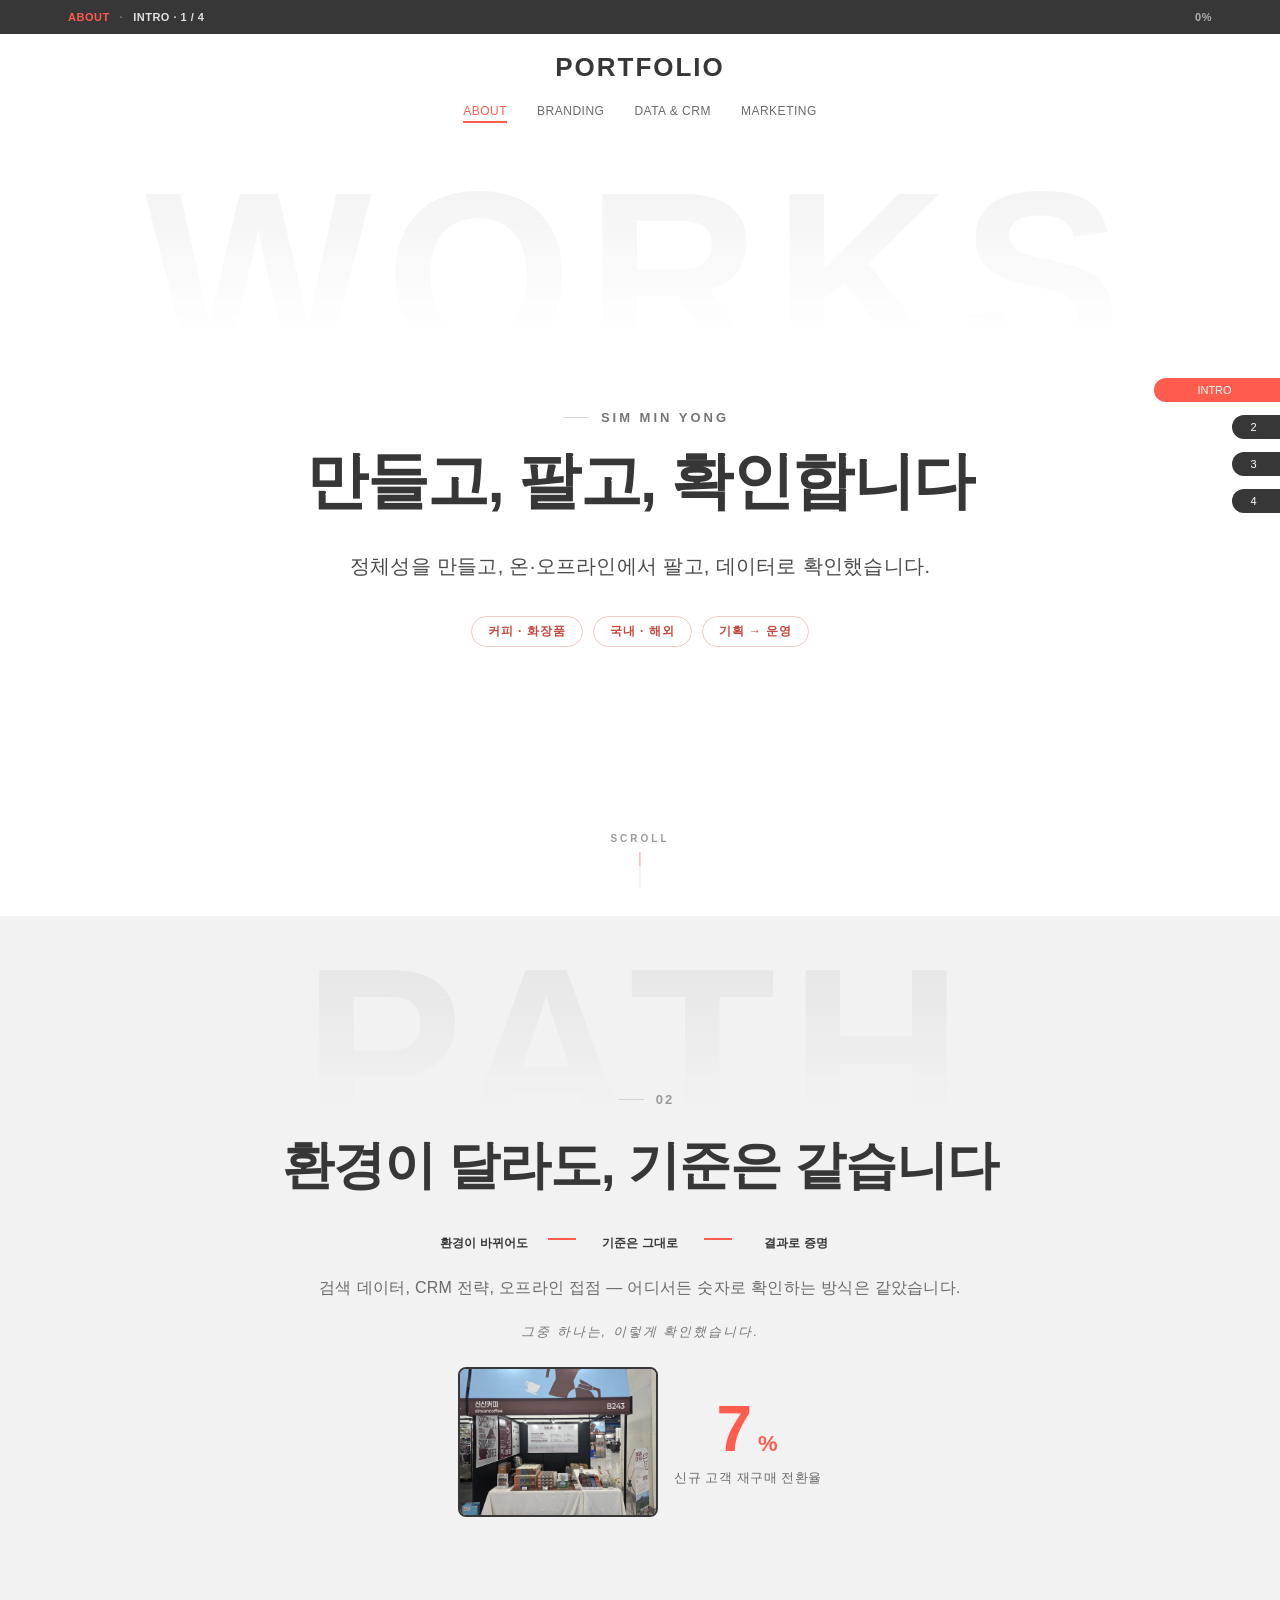
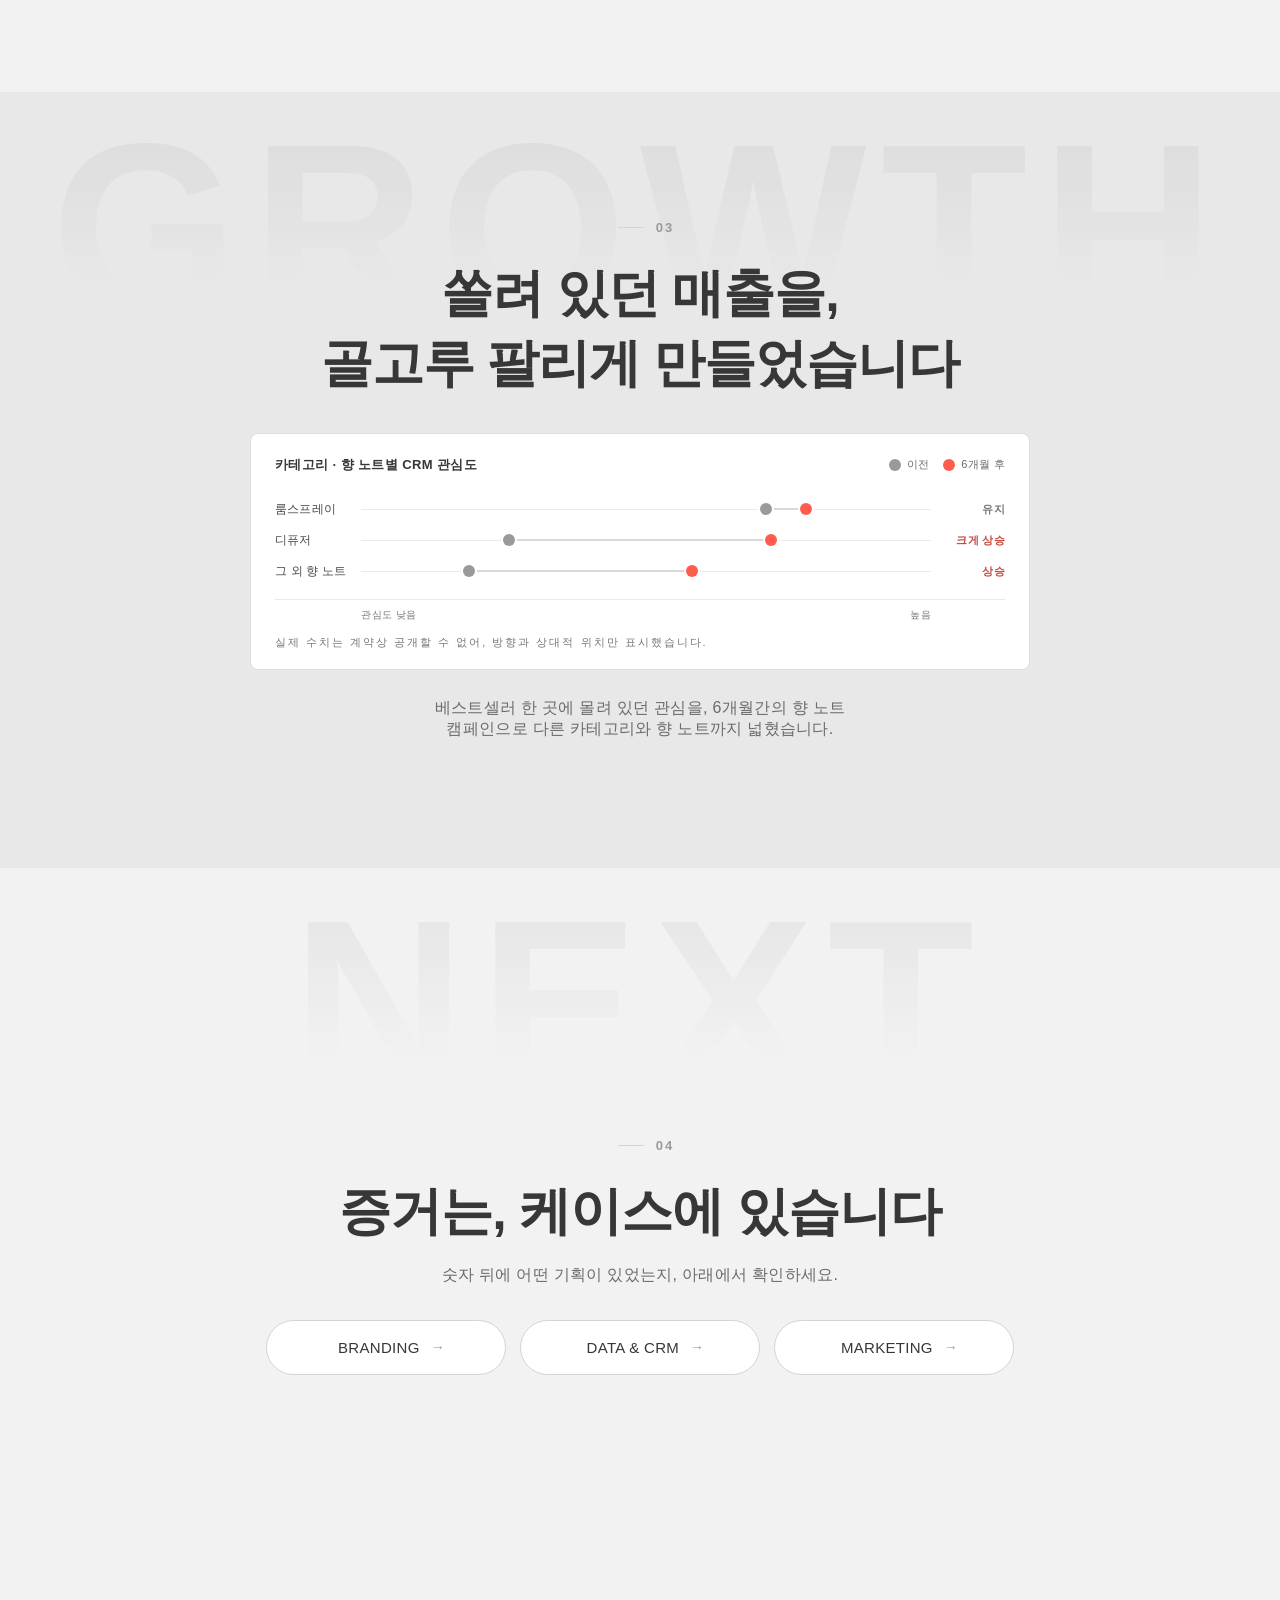
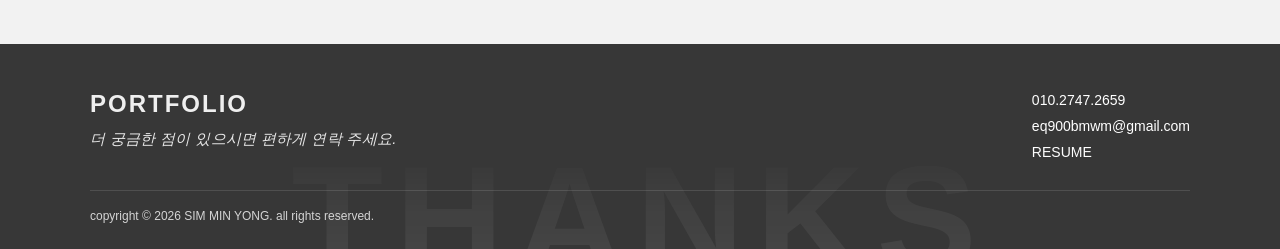
==== commit 86c2a72c: "이걸로 브랜딩 까지 완료" ====
--- a/index.html
+++ b/index.html
@@ -168,7 +168,7 @@
             <h2 class="aboutHeadline">증거는, 케이스에 있습니다</h2>
             <p class="aboutSub">숫자 뒤에 어떤 기획이 있었는지, 아래에서 확인하세요.</p>
             <div class="quickLinks">
-                <a class="qlBtn" href="brand-story.html"><i class="fa-solid fa-folder-open qlIcon"></i>BRAND STORAGE</a>
+                <a class="qlBtn" href="brand-story.html"><i class="fa-solid fa-folder-open qlIcon"></i>BRANDING</a>
                 <a class="qlBtn" href="data-crm.html"><i class="fa-solid fa-chart-pie qlIcon"></i>DATA &amp; CRM</a>
                 <a class="qlBtn" href="marketing.html"><i class="fa-solid fa-bullhorn qlIcon"></i>MARKETING</a>
             </div>
--- a/css/style.css
+++ b/css/style.css
@@ -593,19 +593,8 @@
     margin-bottom: 14px;
 }
 
-/* 로고 원본이 어두운 색이라 어두운 푸터에선 안 보임 → 흰색으로 반전 */
-.footerLogo img {
-    display: block;
-    height: 38px;
-    width: auto;
-    filter: brightness(0) invert(1);
-    opacity: 0.9;
-    transition: opacity 0.2s ease;
-}
-
-.footerLogo:hover img {
-    opacity: 1;
-}
+/* 푸터 로고(글자)의 색·크기는 site.css에 모아뒀음.
+   style.css가 site.css보다 먼저 로드돼서, 같은 명시도면 여기 규칙이 밀림 */
 
 .siteFooterTagline {
     font-size: 15px;
--- a/css/site.css
+++ b/css/site.css
@@ -84,7 +84,7 @@
 }
 
 /* 버튼 왼쪽 카테고리 아이콘.
-   폴더 = 아카이브(BRAND STORAGE), 파이차트 = 데이터, 확성기 = 마케팅.
+   폴더 = 브랜딩 케이스 모음(BRANDING), 파이차트 = 데이터, 확성기 = 마케팅.
    글자만 있을 때보다 세 갈래가 한눈에 구분됨. */
 .qlIcon {
     font-size: 15px;
@@ -609,6 +609,15 @@
     color: #767676;
     margin-top: 24px;
     margin-bottom: 4px;
+    /* 이게 없어서 모바일에서 '자/기', '브/랜드가', '상/세,', '않/기'처럼
+       한글이 글자 단위로 쪼개지고 있었음. 헤드라인·본문과 같은 규칙으로 맞춤 */
+    word-break: keep-all;
+}
+
+/* 가운뎃점(·)은 어절 사이가 아니어도 줄바꿈 지점이 돼서
+   '노출· / 결제·배송'처럼 끊김. keep-all로는 막히지 않아 따로 묶어줌 */
+.nbGroup {
+    white-space: nowrap;
 }
 
 /* 섹션3 - 핵심 수치를 큰 스탯으로 강조 */
@@ -954,17 +963,49 @@
     font-size: 32px;
 }
 
-/* 필기체 로고라 획이 얇아서 작게 쓰면 뭉개짐. 원본이 215x72라 키울 여유도 충분함.
-   아래 메뉴 글자보다 확실히 커야 로고 → 메뉴 순으로 위계가 잡힘 */
-.home_header .home_logo .logoImg {
+/* 이미지 로고(필기체 logo-script.png)를 글자 로고로 교체.
+   본문과 같은 LaundryGothic을 써서 사이트 전체가 한 벌의 서체로 묶임.
+   상단바 높이는 .home_box의 10vh가 잡고 있어서 글자 크기를 바꿔도
+   기본 106px / 스크롤 90px로 유지됨 (이미지 로고일 때 111 / 90) */
+.logoText {
+    display: inline-block;
+    /* inline-block은 글자 베이스라인에 앉아서 아래에 디센더 여백(약 5px)이 생김.
+       이미지 로고일 땐 없던 여백이라 상단바가 111 → 116px로 커졌음 */
+    vertical-align: top;
+    line-height: 1;
+    text-decoration: none;
+}
+
+.logoText .logoTitle {
     display: block;
-    height: 42px;
-    width: auto;
-    transition: height 0.35s ease;
-}
-
-.home_header.scrolled .home_logo .logoImg {
-    height: 30px;
+    font-family: 'LaundryGothic', sans-serif;
+    font-size: 26px;
+    /* 런드리고딕은 R(400)/B(700) 두 벌뿐이라 700이 곧 볼드 */
+    font-weight: 700;
+    letter-spacing: 2px;
+    color: #373737;
+    transition: font-size 0.35s ease, letter-spacing 0.35s ease, color 0.2s ease;
+}
+
+.home_header.scrolled .logoText .logoTitle {
+    font-size: 20px;
+    letter-spacing: 1.5px;
+}
+
+.home_logo .logoText:hover .logoTitle {
+    color: #FF5C4D;
+}
+
+/* 어두운 푸터용 반전 버전. 상단바와 같은 형태를 유지하고 색만 바꿈 */
+.footerLogo .logoTitle {
+    font-size: 24px;
+    color: #FFFFFF;
+    opacity: 0.92;
+    transition: opacity 0.2s ease;
+}
+
+.footerLogo:hover .logoTitle {
+    opacity: 1;
 }
 
 .headerNav ul {
@@ -1021,7 +1062,7 @@
     }
 }
 
-/* BRAND STORAGE 전용: 브랜드별(신산커피/메르디센트) 탭 전환 레이아웃 */
+/* BRANDING 전용: 브랜드별(신산커피/메르디센트) 탭 전환 레이아웃 */
 .brandStorySection {
     flex: 1;
     max-width: 900px;
@@ -1053,6 +1094,8 @@
 .brandIntro p {
     font-size: 15px;
     color: #6B6B6B;
+    /* 모바일에서 '브랜드/를'로 쪼개지던 것 방지 (h1에는 이미 걸려 있었음) */
+    word-break: keep-all;
 }
 
 .brandTabs {
@@ -1177,6 +1220,69 @@
 
 .statBlock .aboutStat {
     margin: 0;
+}
+
+/* 'TOP 10'은 내가 측정한 수치가 아니라 주최 측이 매긴 선정 결과라,
+   7~8%(실구매 전환율)와 똑같은 64px 숫자로 두면 두 성격이 섞여 보임.
+   게다가 사진 여덟 장 띠 아래에 큰 글자만 덩그러니 떠 붙을 자리가 없었음.
+   같은 페이지의 주문 흐름 카드와 같은 규칙(1.5px #E8E8E8 테두리 + 라운드 +
+   #FFF1EF 원 안의 코랄 아이콘)으로 배지를 만들어 '받은 것'처럼 보이게 함 */
+.awardBadge {
+    display: inline-flex;
+    align-items: center;
+    gap: 16px;
+    padding: 16px 26px 16px 18px;
+    border: 1.5px solid #E8E8E8;
+    border-radius: 14px;
+    background: #FFFFFF;
+    text-align: left;
+    transition: border-color 0.3s, transform 0.3s;
+}
+
+.awardBadge:hover {
+    border-color: #FF5C4D;
+    transform: translateY(-3px);
+}
+
+.abIcon {
+    display: flex;
+    align-items: center;
+    justify-content: center;
+    flex-shrink: 0;
+    width: 44px;
+    height: 44px;
+    border-radius: 50%;
+    background: #FFF1EF;
+}
+
+.abIcon i {
+    font-size: 18px;
+    color: #FF5C4D;
+}
+
+.abBody {
+    display: flex;
+    flex-direction: column;
+}
+
+/* 30px 볼드는 WCAG 큰 글자 기준(18.66px 볼드 이상)에 들어가므로
+   코랄(#FF5C4D)의 흰 배경 대비 3.05:1로 기준(3:1)을 통과함 */
+.abRank {
+    font-family: 'LaundryGothic', sans-serif;
+    font-size: 30px;
+    font-weight: 800;
+    line-height: 1.05;
+    letter-spacing: 0.5px;
+    color: #FF5C4D;
+}
+
+.abLabel {
+    font-family: 'LaundryGothic', sans-serif;
+    font-size: 13px;
+    letter-spacing: 0.3px;
+    color: #6B6B6B;
+    margin-top: 6px;
+    word-break: keep-all;
 }
 
 /* 주문 흐름 다이어그램 (메르디센트 운영 섹션)
--- a/css/rwd.css
+++ b/css/rwd.css
@@ -242,6 +242,28 @@
         font-size: 16px;
     }
 
+    /* 배지가 342px 본문 폭 안에 한 덩어리로 들어가게 낮춤
+       (아이콘 40 + 간격 12 + 라벨 한 줄) */
+    .awardBadge {
+        gap: 12px;
+        padding: 14px 18px 14px 14px;
+        border-radius: 12px;
+    }
+
+    .abIcon {
+        width: 40px;
+        height: 40px;
+    }
+
+    .abRank {
+        font-size: 24px;
+    }
+
+    .abLabel {
+        font-size: 12px;
+        margin-top: 4px;
+    }
+
     /* WORKS처럼 5글자짜리 워터마크가 화면 밖으로 잘리지 않도록 낮춤 */
     .aboutWatermark {
         font-size: 88px;
@@ -348,8 +370,14 @@
         gap: 20px;
     }
 
-    .footerLogo img {
-        height: 32px;
+    /* 상단바 글자 로고 — 좁은 화면에서 메뉴와 부딪히지 않게 낮춤 */
+    .logoText .logoTitle {
+        font-size: 22px;
+        letter-spacing: 1.5px;
+    }
+
+    .footerLogo .logoTitle {
+        font-size: 21px;
     }
 
     .footerRight {
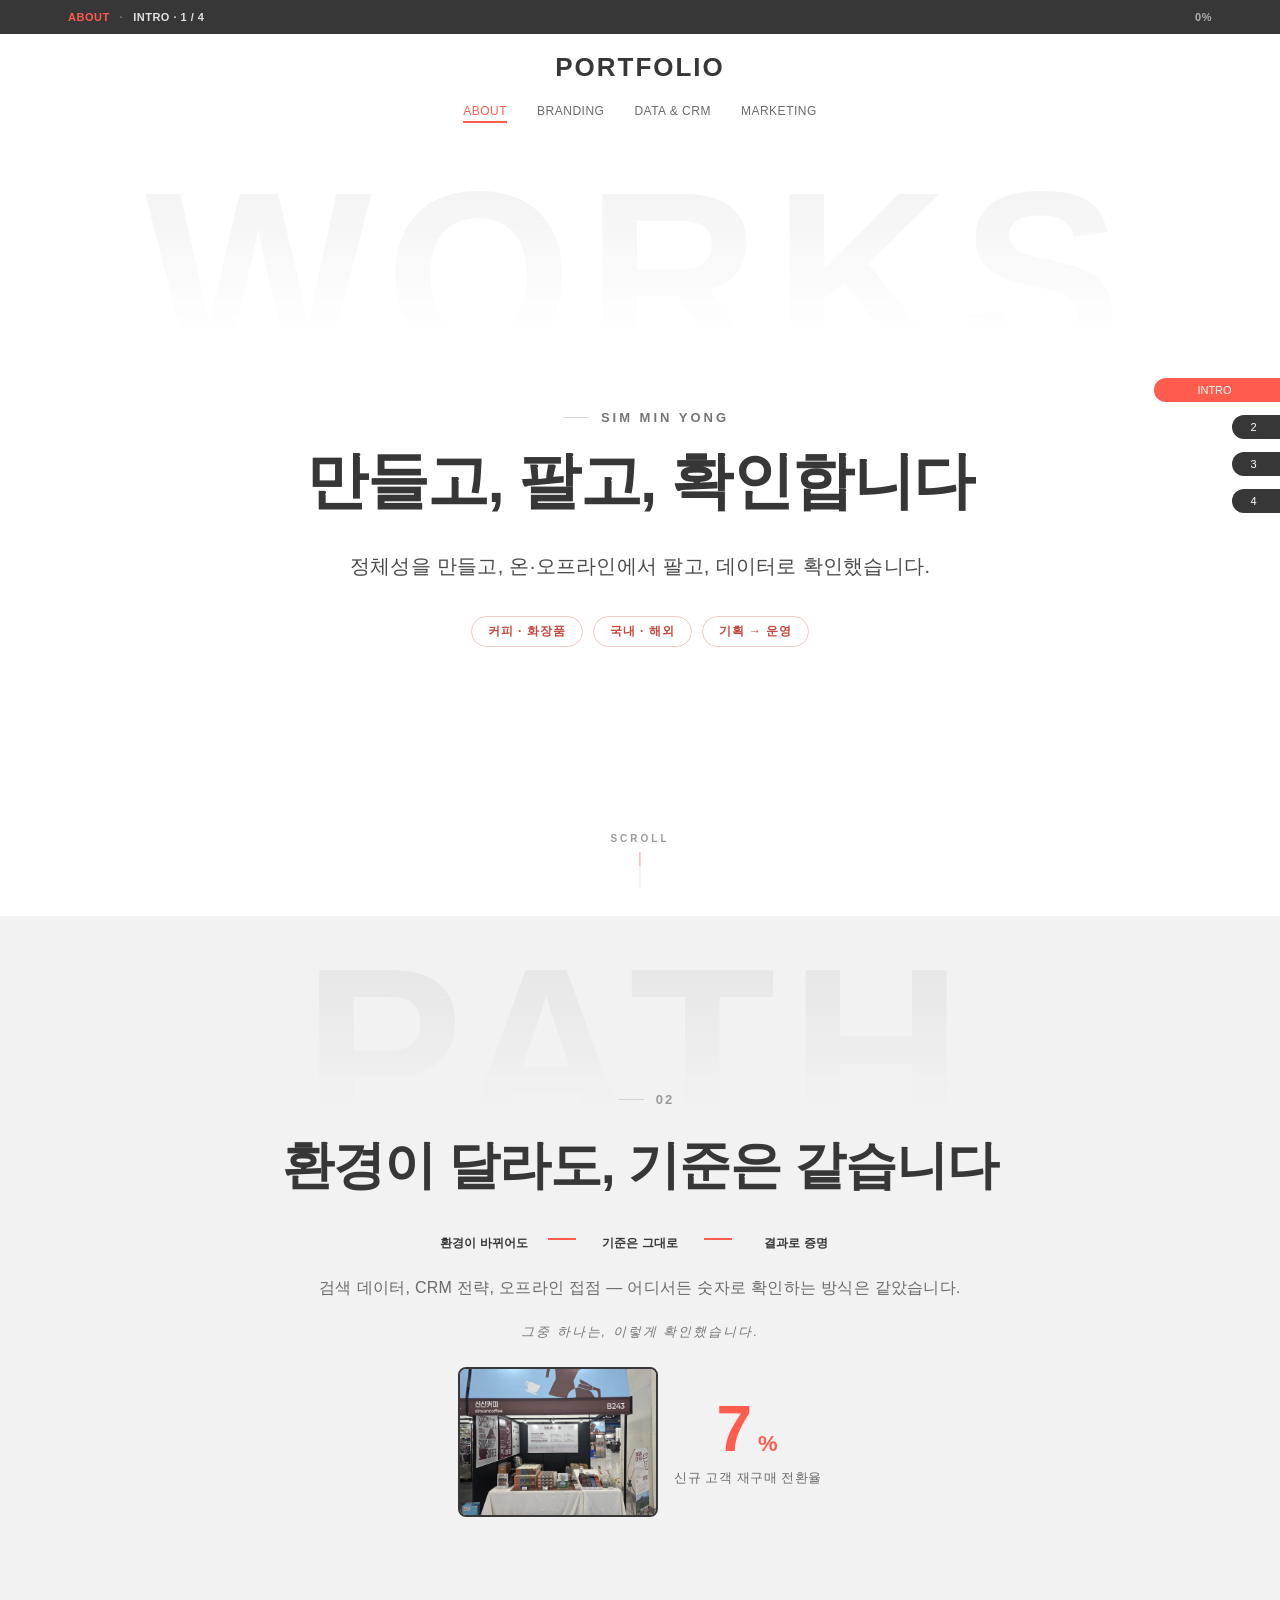
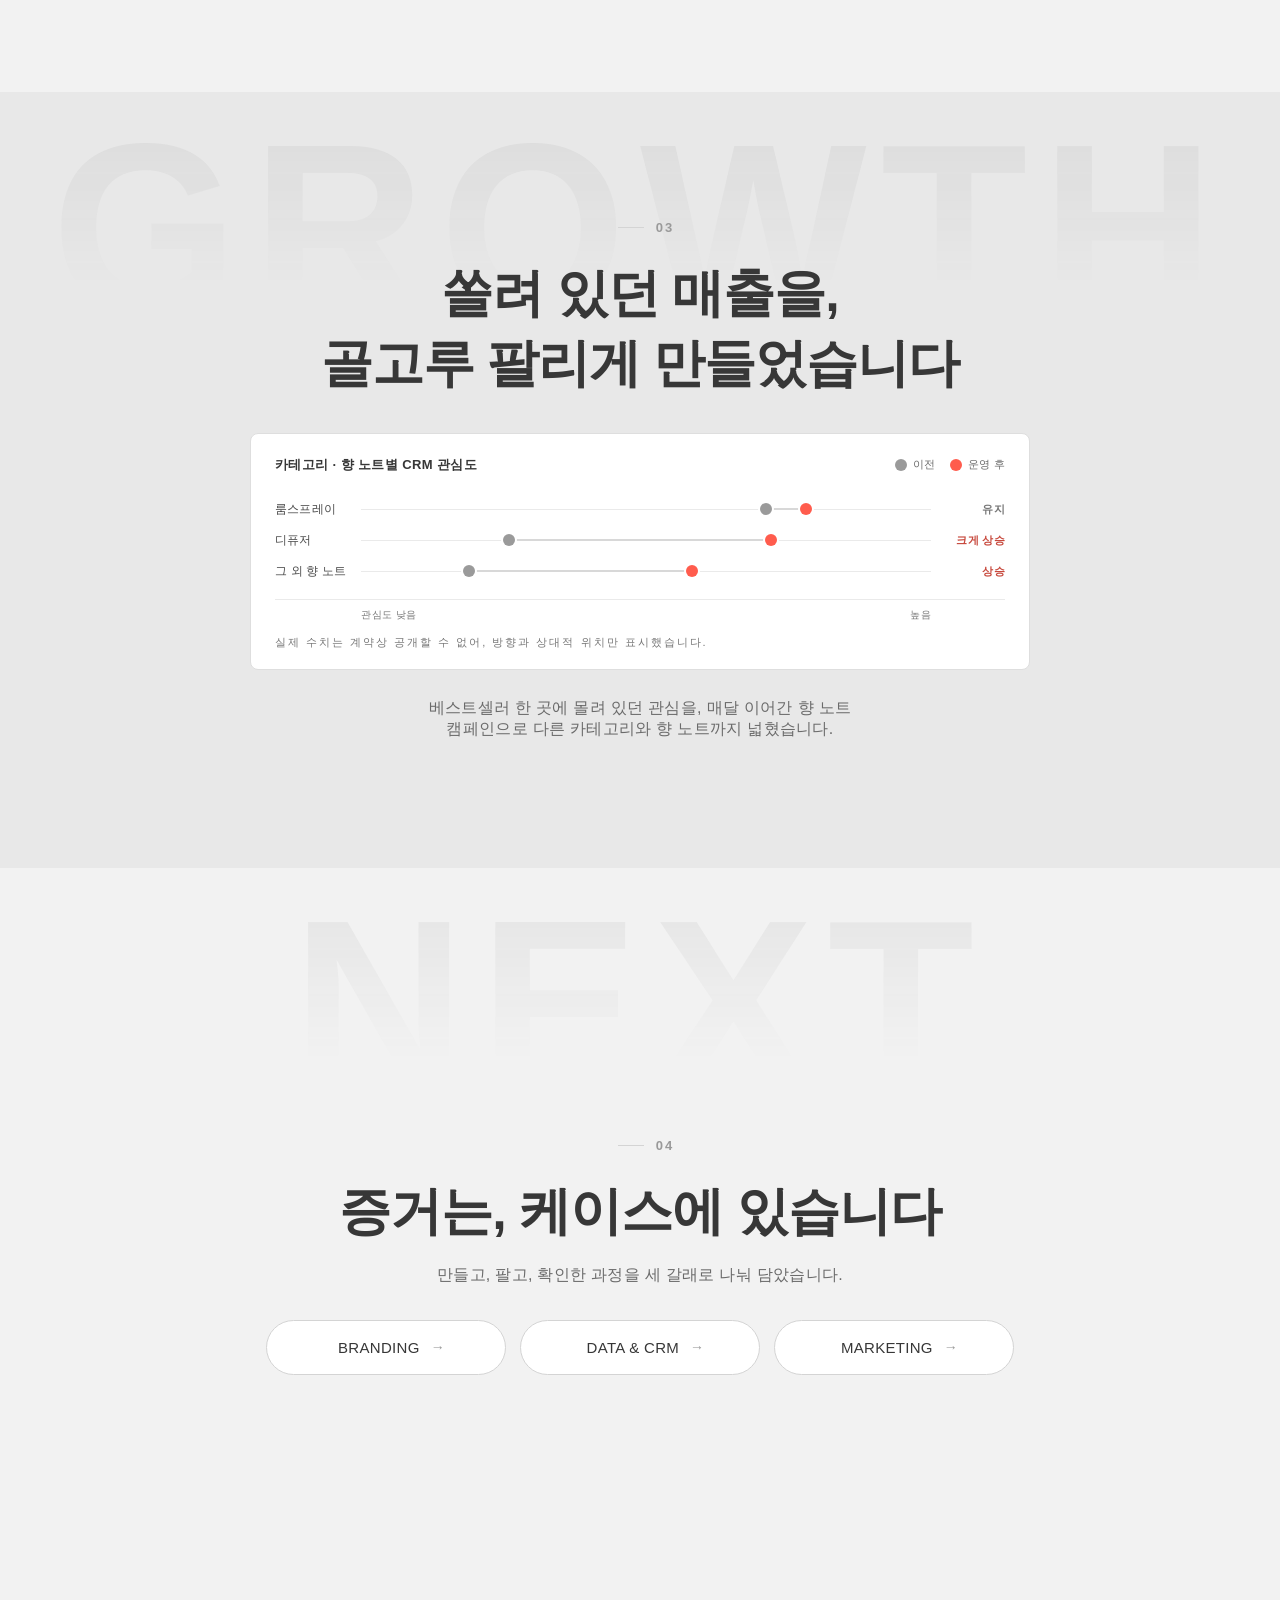
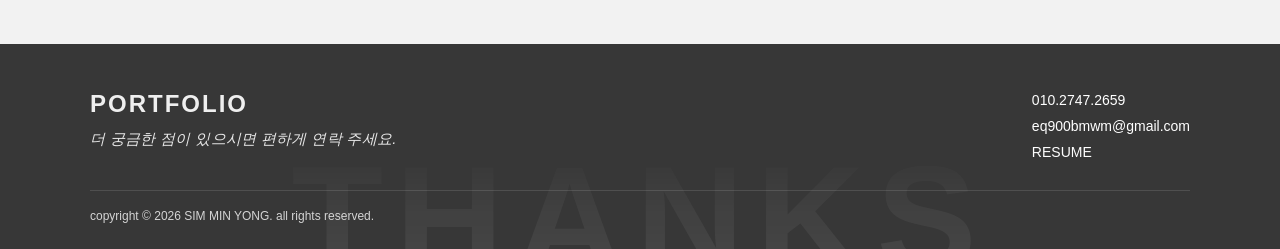
==== commit 3fe13b7f: "포트폴리오 완성 검증완료" ====
--- a/index.html
+++ b/index.html
@@ -112,7 +112,7 @@
                     <span class="shiftTitle">카테고리 · 향 노트별 CRM 관심도</span>
                     <span class="shiftLegend">
                         <span class="shiftLegendItem"><i class="shiftDot isBefore"></i>이전</span>
-                        <span class="shiftLegendItem"><i class="shiftDot isAfter"></i>6개월 후</span>
+                        <span class="shiftLegendItem"><i class="shiftDot isAfter"></i>운영 후</span>
                     </span>
                 </figcaption>
 
@@ -154,7 +154,7 @@
                 <p class="shiftFootnote">실제 수치는 계약상 공개할 수 없어, 방향과 상대적 위치만 표시했습니다.</p>
             </figure>
 
-            <p class="aboutSub">베스트셀러 한 곳에 몰려 있던 관심을, 6개월간의 향 노트 캠페인으로 다른 카테고리와 향 노트까지 넓혔습니다.</p>
+            <p class="aboutSub">베스트셀러 한 곳에 몰려 있던 관심을, 매달 이어간 향 노트 캠페인으로 다른 카테고리와 향 노트까지 넓혔습니다.</p>
         </div>
     </div>
     <div class="scrollTestSection t4" data-tab="NEXT">
@@ -166,7 +166,7 @@
                 <span class="aboutNum">04</span>
             </div>
             <h2 class="aboutHeadline">증거는, 케이스에 있습니다</h2>
-            <p class="aboutSub">숫자 뒤에 어떤 기획이 있었는지, 아래에서 확인하세요.</p>
+            <p class="aboutSub">만들고, 팔고, 확인한 과정을 세 갈래로 나눠 담았습니다.</p>
             <div class="quickLinks">
                 <a class="qlBtn" href="brand-story.html"><i class="fa-solid fa-folder-open qlIcon"></i>BRANDING</a>
                 <a class="qlBtn" href="data-crm.html"><i class="fa-solid fa-chart-pie qlIcon"></i>DATA &amp; CRM</a>
--- a/css/font.css
+++ b/css/font.css
@@ -14,3 +14,68 @@
     font-weight: 700;
     font-display: swap;
 }
+
+/* Pretendard (CDN) — 이력서(resume.html) 본문 전용.
+   9종을 다 선언해 두지만 브라우저는 실제로 쓰는 굵기(400/700)만 내려받습니다. */
+@font-face {
+    font-family: 'Pretendard';
+    src: url('https://cdn.jsdelivr.net/gh/projectnoonnu/pretendard@1.0/Pretendard-Thin.woff2') format('woff2');
+    font-weight: 100;
+    font-display: swap;
+}
+
+@font-face {
+    font-family: 'Pretendard';
+    src: url('https://cdn.jsdelivr.net/gh/projectnoonnu/pretendard@1.0/Pretendard-ExtraLight.woff2') format('woff2');
+    font-weight: 200;
+    font-display: swap;
+}
+
+@font-face {
+    font-family: 'Pretendard';
+    src: url('https://cdn.jsdelivr.net/gh/projectnoonnu/pretendard@1.0/Pretendard-Light.woff2') format('woff2');
+    font-weight: 300;
+    font-display: swap;
+}
+
+@font-face {
+    font-family: 'Pretendard';
+    src: url('https://cdn.jsdelivr.net/gh/projectnoonnu/pretendard@1.0/Pretendard-Regular.woff2') format('woff2');
+    font-weight: 400;
+    font-display: swap;
+}
+
+@font-face {
+    font-family: 'Pretendard';
+    src: url('https://cdn.jsdelivr.net/gh/projectnoonnu/pretendard@1.0/Pretendard-Medium.woff2') format('woff2');
+    font-weight: 500;
+    font-display: swap;
+}
+
+@font-face {
+    font-family: 'Pretendard';
+    src: url('https://cdn.jsdelivr.net/gh/projectnoonnu/pretendard@1.0/Pretendard-SemiBold.woff2') format('woff2');
+    font-weight: 600;
+    font-display: swap;
+}
+
+@font-face {
+    font-family: 'Pretendard';
+    src: url('https://cdn.jsdelivr.net/gh/projectnoonnu/pretendard@1.0/Pretendard-Bold.woff2') format('woff2');
+    font-weight: 700;
+    font-display: swap;
+}
+
+@font-face {
+    font-family: 'Pretendard';
+    src: url('https://cdn.jsdelivr.net/gh/projectnoonnu/pretendard@1.0/Pretendard-ExtraBold.woff2') format('woff2');
+    font-weight: 800;
+    font-display: swap;
+}
+
+@font-face {
+    font-family: 'Pretendard';
+    src: url('https://cdn.jsdelivr.net/gh/projectnoonnu/pretendard@1.0/Pretendard-Black.woff2') format('woff2');
+    font-weight: 900;
+    font-display: swap;
+}
--- a/css/site.css
+++ b/css/site.css
@@ -94,6 +94,50 @@
 
 .qlBtn:hover .qlIcon {
     transform: scale(1.12);
+}
+
+/* 버튼 세 개가 다 같은 무게(240px 흰 알약)면 "케이스 상세 하나 + 다른 카테고리 둘"이라는
+   층위가 안 보임. 주 버튼만 채워서 어디를 먼저 눌러야 하는지 알려줌.
+   색은 새로 만들지 않고 사이트가 이미 쓰는 먹색(#373737) -> hover 코랄 규칙 그대로. */
+.qlBtn.isPrimary {
+    border-color: #373737;
+    background: #373737;
+    color: #FFFFFF;
+}
+
+.qlBtn.isPrimary .qlIcon {
+    color: #FFFFFF;
+}
+
+.qlBtn.isPrimary:hover {
+    border-color: #FF5C4D;
+    background: #FF5C4D;
+    color: #FFFFFF;
+}
+
+.scrollTestSection .qlBtn.isPrimary::after,
+.brandPanel .qlBtn.isPrimary::after {
+    color: rgba(255, 255, 255, 0.72);
+}
+
+.scrollTestSection .qlBtn.isPrimary:hover::after,
+.brandPanel .qlBtn.isPrimary:hover::after {
+    color: #FFFFFF;
+}
+
+/* 버튼 묶음 위 안내 한 줄 */
+.nextLead {
+    margin-top: 56px;
+    font-family: 'LaundryGothic', sans-serif;
+    font-size: 14px;
+    letter-spacing: 0.2px;
+    color: #6B6B6B;
+    text-align: center;
+    word-break: keep-all;
+}
+
+.nextLead + .quickLinks {
+    padding-top: 18px;
 }
 
 /* 누르면 어디론가 이동한다는 신호. 글자를 늘리지 않고 기호만 붙임 */
@@ -1285,6 +1329,671 @@
     word-break: keep-all;
 }
 
+/* 캠페인 실행: 축 하나 -> 두 갈래 (DATA & CRM 03 섹션)
+   "매달 향 노트 하나"라는 축이 온라인·오프라인 두 채널로 갈라지는 구조.
+   순서(.aboutFlow)가 아니라 동시 실행이라 화살표 대신 위에 축을 한 번 박고
+   아래에 두 카드를 나란히 둠. 카드 규칙은 주문 흐름 카드(.orderStep)·
+   수상 배지(.awardBadge)와 동일 - 새 스타일이 아니라 기존 카드 언어의 재사용. */
+.axisPin {
+    display: flex;
+    align-items: center;
+    justify-content: center;
+    gap: 9px;
+    margin: 40px 0 0;
+    font-family: 'LaundryGothic', sans-serif;
+    font-size: 13px;
+    font-weight: 700;
+    letter-spacing: 0.3px;
+    color: #373737;
+}
+
+.axisPin i {
+    font-size: 14px;
+    color: #FF5C4D;
+}
+
+/* 축에서 두 카드로 내려가는 세로선. 카드가 축에 매달려 있다는 표시 */
+.axisPin::after {
+    content: '';
+    display: none;
+}
+
+.channelPair {
+    position: relative;
+    display: flex;
+    align-items: stretch;
+    justify-content: center;
+    flex-wrap: wrap;
+    gap: 16px;
+    margin: 0 auto 8px;
+    padding-top: 28px;
+}
+
+/* 축과 카드 묶음을 잇는 세로 헤어라인 */
+.channelPair::before {
+    content: '';
+    position: absolute;
+    top: 6px;
+    left: 50%;
+    width: 1px;
+    height: 16px;
+    background: #E0E0E0;
+}
+
+.channelCard {
+    display: flex;
+    flex-direction: column;
+    width: 306px;
+    padding: 22px 24px 24px;
+    border: 1.5px solid #E8E8E8;
+    border-radius: 14px;
+    background: #FFFFFF;
+    text-align: left;
+    transition: border-color 0.3s, transform 0.3s;
+}
+
+.channelCard:hover {
+    border-color: #FF5C4D;
+    transform: translateY(-3px);
+}
+
+.ccHead {
+    display: flex;
+    align-items: center;
+    gap: 12px;
+    margin-bottom: 14px;
+}
+
+.ccIcon {
+    display: flex;
+    align-items: center;
+    justify-content: center;
+    flex-shrink: 0;
+    width: 40px;
+    height: 40px;
+    border-radius: 50%;
+    background: #FFF1EF;
+}
+
+.ccIcon i {
+    font-size: 16px;
+    color: #FF5C4D;
+}
+
+.ccTitle {
+    font-family: 'LaundryGothic', sans-serif;
+    font-size: 14px;
+    font-weight: 700;
+    letter-spacing: 0.5px;
+    color: #373737;
+}
+
+.ccDesc {
+    font-size: 13px;
+    line-height: 1.85;
+    color: #6B6B6B;
+    word-break: keep-all;
+}
+
+@media (prefers-reduced-motion: reduce) {
+    .channelCard {
+        transition: none;
+    }
+
+    .channelCard:hover {
+        transform: none;
+    }
+}
+
+/* 채널별 판단 기준 (MARKETING 기준 섹션)
+   "무엇을 했나"가 아니라 "무엇을 보고 정했나"를 보여주는 표.
+   흔히 보는 지표(회색)에서 실제로 본 지표(코랄)로 넘어가는 구조라
+   카드가 아니라 한 줄씩 대비되는 행으로 만듦 - 넷을 한눈에 훑게. */
+.ruleList {
+    max-width: 720px;
+    margin: 44px auto 0;
+    text-align: left;
+}
+
+.ruleRow {
+    display: flex;
+    align-items: center;
+    gap: 16px;
+    padding: 15px 4px;
+    border-bottom: 1px solid #EFEFEF;
+    transition: background-color 0.25s;
+}
+
+.ruleRow:first-child {
+    border-top: 1px solid #EFEFEF;
+}
+
+.ruleRow:hover {
+    background: #FCFCFC;
+}
+
+.rlIcon {
+    display: flex;
+    align-items: center;
+    justify-content: center;
+    flex-shrink: 0;
+    width: 36px;
+    height: 36px;
+    border-radius: 50%;
+    background: #FFF1EF;
+}
+
+.rlIcon i {
+    font-size: 14px;
+    color: #FF5C4D;
+}
+
+.rlName {
+    flex: 0 0 96px;
+    font-family: 'LaundryGothic', sans-serif;
+    font-size: 13px;
+    font-weight: 700;
+    color: #373737;
+    word-break: keep-all;
+}
+
+/* 흔히 보는 쪽 - 맥락이라 회색으로 낮춤 */
+.rlFrom {
+    flex: 1 1 0;
+    font-size: 13px;
+    line-height: 1.6;
+    color: #9A9A9A;
+    word-break: keep-all;
+}
+
+.rlArrow {
+    flex-shrink: 0;
+    font-size: 11px;
+    color: #C9C9C9;
+}
+
+/* 실제로 본 쪽 - 이 줄의 핵심이라 코랄 */
+.rlTo {
+    flex: 1.2 1 0;
+    font-size: 13px;
+    font-weight: 700;
+    line-height: 1.6;
+    color: #C7483C;
+    word-break: keep-all;
+}
+
+@media (prefers-reduced-motion: reduce) {
+    .ruleRow {
+        transition: none;
+    }
+}
+
+/* 담당 범위 그리드 (MARKETING 첫 섹션 · 「직접 합니다」 섹션)
+   케이스 하나만 깊게 보여주면 "오프라인 이벤트만 한 사람"으로 읽힘.
+   무엇을 맡았는지를 먼저 한 판에 펼쳐서 30초 안에 범위가 잡히게 하고,
+   깊이는 그 다음 섹션들이 맡음. 카드 규칙은 다른 카드들과 동일. */
+.scopeGrid {
+    display: flex;
+    align-items: stretch;
+    justify-content: center;
+    flex-wrap: wrap;
+    gap: 12px;
+    margin: 44px 0 0;
+}
+
+.scopeItem {
+    display: flex;
+    flex-direction: column;
+    align-items: flex-start;
+    width: 268px;
+    padding: 22px 22px 20px;
+    border: 1.5px solid #E8E8E8;
+    border-radius: 14px;
+    background: #FFFFFF;
+    text-align: left;
+    transition: border-color 0.3s, transform 0.3s;
+}
+
+.scopeItem:hover {
+    border-color: #FF5C4D;
+    transform: translateY(-3px);
+}
+
+.scIcon {
+    display: flex;
+    align-items: center;
+    justify-content: center;
+    width: 38px;
+    height: 38px;
+    border-radius: 50%;
+    background: #FFF1EF;
+    margin-bottom: 14px;
+}
+
+.scIcon i {
+    font-size: 15px;
+    color: #FF5C4D;
+}
+
+.scName {
+    font-family: 'LaundryGothic', sans-serif;
+    font-size: 14px;
+    font-weight: 700;
+    letter-spacing: 0.2px;
+    color: #373737;
+    word-break: keep-all;
+}
+
+.scDesc {
+    font-size: 12.5px;
+    line-height: 1.75;
+    color: #6B6B6B;
+    margin-top: 7px;
+    word-break: keep-all;
+}
+
+/* 어느 브랜드에서 한 일인지. 주장이 아니라 이력이라는 표시 */
+.scWhere {
+    margin-top: 12px;
+    padding-top: 10px;
+    border-top: 1px dashed #ECECEC;
+    width: 100%;
+    font-family: 'LaundryGothic', sans-serif;
+    font-size: 11px;
+    letter-spacing: 0.3px;
+    color: #9A9A9A;
+    word-break: keep-all;
+}
+
+@media (prefers-reduced-motion: reduce) {
+
+    .scopeItem {
+        transition: none;
+    }
+
+    .scopeItem:hover {
+        transform: none;
+    }
+}
+
+/* CRM 수단 4갈래 (DATA & CRM 명단과 메시지 섹션)
+   알림톡 / 매장 고객 카드 / 네이버 홈페이지 / 공홈 회원 명단.
+   성격이 제각각(발송 경로 · 오프라인 명단 · 유입 접점 · 온라인 명단)이라
+   이름만 나열하면 뭐가 뭔지 안 보임 -> 이름 아래 역할을 한 줄씩 붙임.
+   카드 규칙은 주문 흐름 카드(.orderStep)와 동일. */
+.sourceGrid {
+    display: flex;
+    align-items: stretch;
+    justify-content: center;
+    flex-wrap: wrap;
+    gap: 12px;
+    margin: 44px 0 0;
+}
+
+.sourceItem {
+    display: flex;
+    flex-direction: column;
+    align-items: center;
+    width: 196px;
+    padding: 20px 14px 18px;
+    border: 1.5px solid #E8E8E8;
+    border-radius: 14px;
+    background: #FFFFFF;
+    transition: border-color 0.3s, transform 0.3s;
+}
+
+.sourceItem:hover {
+    border-color: #FF5C4D;
+    transform: translateY(-3px);
+}
+
+.srcIcon {
+    display: flex;
+    align-items: center;
+    justify-content: center;
+    width: 40px;
+    height: 40px;
+    border-radius: 50%;
+    background: #FFF1EF;
+    margin-bottom: 12px;
+}
+
+.srcIcon i {
+    font-size: 16px;
+    color: #FF5C4D;
+}
+
+.srcName {
+    font-family: 'LaundryGothic', sans-serif;
+    font-size: 13px;
+    font-weight: 700;
+    color: #373737;
+    text-align: center;
+    word-break: keep-all;
+}
+
+.srcRole {
+    font-family: 'LaundryGothic', sans-serif;
+    font-size: 11px;
+    line-height: 1.6;
+    color: #767676;
+    text-align: center;
+    margin-top: 6px;
+    word-break: keep-all;
+}
+
+/* 네 갈래가 한 명단으로 합쳐지는 지점 */
+.mergeLine {
+    display: flex;
+    flex-direction: column;
+    align-items: center;
+    gap: 10px;
+    margin-top: 20px;
+}
+
+.mergeLine i {
+    font-size: 13px;
+    color: #C9C9C9;
+}
+
+.mergeLine span {
+    display: inline-flex;
+    align-items: center;
+    gap: 8px;
+    padding: 9px 20px;
+    border: 1.5px solid #FF5C4D;
+    border-radius: 50px;
+    font-family: 'LaundryGothic', sans-serif;
+    font-size: 13px;
+    font-weight: 700;
+    letter-spacing: 0.2px;
+    color: #C7483C;
+    word-break: keep-all;
+}
+
+/* 합류 표시 바로 뒤 문단이 붙어 보여서 한 칸 띄움 */
+.mergeLine + .aboutSub {
+    margin-top: 32px;
+}
+
+/* 실제로 나갔던 카피 인용.
+   지어낸 문장이 아니라 대표 이미지·전단에 인쇄돼 있던 문장이라
+   따옴표를 달아 '자료에서 가져온 말'임을 분명히 함. */
+.copyQuote {
+    max-width: 640px;
+    margin: 44px auto 0;
+    padding: 28px 24px 22px;
+    border-top: 1px solid #E8E8E8;
+    border-bottom: 1px solid #E8E8E8;
+    text-align: center;
+}
+
+.copyQuote i {
+    font-size: 15px;
+    color: #FF5C4D;
+}
+
+/* 상황별 메시지 두 줄. 위는 자료에 실제로 인쇄돼 있던 문구,
+   아래는 같은 기준으로 다시 옮긴 것 - 성격이 다르므로 라벨로 구분하고
+   출처는 아래 cite에서 한 번에 밝힘. */
+.copyLine {
+    margin-top: 16px;
+}
+
+.copyLine + .copyLine {
+    margin-top: 24px;
+    padding-top: 22px;
+    border-top: 1px dashed #E8E8E8;
+}
+
+.clLabel {
+    display: block;
+    font-family: 'LaundryGothic', sans-serif;
+    font-size: 11px;
+    font-weight: 700;
+    letter-spacing: 1px;
+    color: #C7483C;
+    margin-bottom: 10px;
+}
+
+.copyLine p {
+    font-family: 'LaundryGothic', sans-serif;
+    font-size: 21px;
+    font-weight: 700;
+    line-height: 1.6;
+    letter-spacing: -0.5px;
+    color: #373737;
+    word-break: keep-all;
+    text-wrap: balance;
+}
+
+.copyQuote cite {
+    display: block;
+    margin-top: 14px;
+    font-style: normal;
+    font-family: 'LaundryGothic', sans-serif;
+    font-size: 12px;
+    letter-spacing: 0.2px;
+    color: #767676;
+    word-break: keep-all;
+}
+
+@media (prefers-reduced-motion: reduce) {
+
+    .sourceItem {
+        transition: none;
+    }
+
+    .sourceItem:hover {
+        transform: none;
+    }
+}
+
+/* 캠페인 대표 이미지 (DATA & CRM 축 바꾸기 섹션)
+   이미지 자체가 테두리·세로 레터링·브랜드 오벌까지 갖춘 완성된 키비주얼이라
+   프레임을 덧대지 않고 얕은 그림자만 둠 (전단에서 이중 모서리가 났던 것과 같은 이유).
+   원본(566x848)보다 작게 걸어 확대율 0%을 유지함. 큰 히어로가 아니라
+   문서 안에 끼워 넣은 도판처럼 보이게 하고, 대신 위아래 여백을 넉넉히 줌. */
+.kvFigure {
+    display: flex;
+    flex-direction: column;
+    align-items: center;
+    margin: 48px 0 8px;
+}
+
+.kvShot {
+    width: 300px;
+    max-width: 100%;
+    border-radius: 4px;
+    overflow: hidden;
+    /* 이미지가 사방 끝까지 사진이라 밝은 배경에서 경계가 사라짐.
+       얇은 회색 선으로 가장자리만 잡아줌 (전단처럼 자체 테두리가 있는 경우와 다름) */
+    border: 1px solid #E4E4E4;
+    box-shadow: 0 2px 14px rgba(0, 0, 0, 0.10);
+    transition: box-shadow 0.3s, transform 0.3s;
+}
+
+.kvShot img {
+    display: block;
+    width: 100%;
+    height: auto;
+}
+
+.kvFigure:hover .kvShot {
+    box-shadow: 0 12px 28px rgba(0, 0, 0, 0.15);
+    transform: translateY(-4px);
+}
+
+.kvCap {
+    margin-top: 14px;
+    font-family: 'LaundryGothic', sans-serif;
+    font-size: 12px;
+    letter-spacing: 0.2px;
+    color: #767676;
+    text-align: center;
+    word-break: keep-all;
+}
+
+@media (prefers-reduced-motion: reduce) {
+
+    .kvShot {
+        transition: none;
+    }
+
+    .kvFigure:hover .kvShot {
+        transform: none;
+    }
+}
+
+/* 월간 운영 사이클 (DATA & CRM 실행 섹션)
+   "한 번 하고 끝나는 이벤트가 아니라 매달 같은 순서로 돌아가는 운영 규칙"이라고
+   본문이 주장하는데 그 순서가 어디에도 안 보였음. 카드는 주문 흐름 카드
+   (.orderStep)를 그대로 재사용하고, 마지막에 다음 달로 되돌아간다는 표시만 붙임. */
+.cycleLoop {
+    display: flex;
+    align-items: center;
+    justify-content: center;
+    gap: 9px;
+    margin-top: 18px;
+    font-family: 'LaundryGothic', sans-serif;
+    font-size: 12px;
+    font-weight: 700;
+    letter-spacing: 0.3px;
+    color: #C7483C;
+    word-break: keep-all;
+}
+
+.cycleLoop::before,
+.cycleLoop::after {
+    content: '';
+    display: block;
+    width: 38px;
+    height: 1px;
+    background: #EEC9C3;
+}
+
+/* 다구매 조건 도식 (DATA & CRM 실행 섹션)
+   원래 매장 전단 사진 3장이 있던 자리. 사진은 원본이 248px밖에 안 되고
+   세 장의 디자인 톤이 제각각이라 페이지 품질을 떨어뜨렸음.
+   전단이 증명하던 건 '무엇이 인쇄돼 있었나'가 아니라 '어떤 조건을 설계했나'라,
+   그 구조를 직접 그리는 쪽으로 바꿈 (04 결과 섹션의 결론이 여기에 걸려 있음).
+   카드 규칙은 주문 흐름 카드(.orderStep)·채널 카드(.channelCard)와 동일. */
+.offerStack {
+    display: flex;
+    align-items: center;
+    justify-content: center;
+    flex-wrap: wrap;
+    gap: 10px;
+    margin: 44px 0 8px;
+}
+
+.offerStep {
+    display: flex;
+    flex-direction: column;
+    align-items: center;
+    width: 176px;
+    padding: 22px 14px 20px;
+    border: 1.5px solid #E8E8E8;
+    border-radius: 14px;
+    background: #FFFFFF;
+    transition: border-color 0.3s, transform 0.3s;
+}
+
+.offerStep:hover {
+    border-color: #FF5C4D;
+    transform: translateY(-3px);
+}
+
+/* 두 번째 제품을 고르게 만든 칸이 이 설계의 핵심이라, 여기만 테두리를 세움 */
+.offerStep.isKey {
+    border-color: #FF5C4D;
+}
+
+.osIcon {
+    display: flex;
+    align-items: center;
+    justify-content: center;
+    width: 40px;
+    height: 40px;
+    border-radius: 50%;
+    background: #FFF1EF;
+    margin-bottom: 12px;
+}
+
+.osIcon i {
+    font-size: 16px;
+    color: #FF5C4D;
+}
+
+.osCond {
+    font-family: 'LaundryGothic', sans-serif;
+    font-size: 12px;
+    letter-spacing: 0.2px;
+    color: #767676;
+    word-break: keep-all;
+    text-align: center;
+}
+
+/* 성과 지표(7~8%)가 아니라 내가 정한 설계값이라, 큰 스탯(64px)보다 낮춰 잡음 */
+.osValue {
+    font-family: 'LaundryGothic', sans-serif;
+    font-size: 30px;
+    font-weight: 800;
+    line-height: 1.1;
+    letter-spacing: -0.5px;
+    color: #9A9A9A;
+    margin-top: 6px;
+    /* 390px에서 '중복 적/용'으로 쪼개졌음. 값은 한 덩어리라 절대 안 나뉘게 함
+       (줄이 모자라면 옆의 조건 라벨이 두 줄로 접히는 쪽이 맞음) */
+    white-space: nowrap;
+}
+
+.osValue small {
+    font-size: 15px;
+    font-weight: 700;
+    margin-left: 2px;
+}
+
+.offerStep.isKey .osValue,
+.offerStep.isStack .osValue {
+    color: #FF5C4D;
+}
+
+.offerStep.isStack .osValue {
+    font-size: 22px;
+    letter-spacing: 0;
+    margin-top: 12px;
+}
+
+/* 칸 사이 기호. 1개 -> 2개는 이동(화살표), 생일은 겹침(플러스) */
+.offerJoin {
+    display: flex;
+    align-items: center;
+    align-self: center;
+    font-size: 13px;
+    color: #C9C9C9;
+}
+
+.offerNote {
+    margin-top: 18px;
+    font-size: 12px;
+    line-height: 1.7;
+    color: #767676;
+    text-align: center;
+    word-break: keep-all;
+}
+
+@media (prefers-reduced-motion: reduce) {
+
+    .offerStep {
+        transition: none;
+    }
+
+    .offerStep:hover {
+        transform: none;
+    }
+}
+
 /* 주문 흐름 다이어그램 (메르디센트 운영 섹션)
    숫자 데이터가 아니라 '주문 한 건이 지나가는 단계'를 보여주는 그래픽.
    앞 섹션의 .aboutFlow 와 구분되도록 번호 + 원형 아이콘 + 설명 2줄 구조로 만듦 */
@@ -1379,6 +2088,12 @@
     margin: 0 auto 20px;
 }
 
+/* 이 페이지는 큰 스탯(64px)을 쓰지 않으므로, 수치·조건은 문장 안에서만 도드라지게 함 */
+.brandResult strong {
+    font-weight: 700;
+    color: #373737;
+}
+
 .brandResult a {
     display: inline-flex;
     align-items: center;
@@ -1386,6 +2101,9 @@
     font-size: 14px;
     font-weight: 700;
     color: #C7483C;
+    /* 이게 없어서 390px에서 '보/기'처럼 한글이 글자 단위로 쪼개졌음.
+       헤드라인·본문과 같은 규칙으로 맞춤 */
+    word-break: keep-all;
 }
 
 @media screen and (max-width: 600px) {
@@ -1941,3 +2659,559 @@
 .qlLogo.isMer {
     height: 12px;
 }
+
+
+/* ─────────────────────────────────────────────────────────────
+   RESUME (resume.html)
+   채용사이트 내보내기 PDF는 공개 웹에 두면 안 되는 항목이 섞여 있고
+   디자인도 사이트와 끊겨서, 같은 서체·색으로 웹 이력서를 따로 둠.
+   스크롤 덱이 아니라 '문서'라 사이드 탭과 휠 스냅은 쓰지 않음
+   (.resumeSection은 site.js의 섹션 셀렉터에 안 걸림).
+   ───────────────────────────────────────────────────────────── */
+.resumeWrap {
+    flex: 1;
+    max-width: 900px;
+    margin: 0 auto;
+    padding: 84px 24px 100px;
+}
+
+/* .qlBtn은 <a>로 쓰이다가 이력서의 'PDF로 저장'에서 <button>으로도 쓰임.
+   버튼은 브라우저 기본 서체/여백을 갖고 있어 따로 맞춰줌 */
+button.qlBtn {
+    font-family: 'LaundryGothic', sans-serif;
+    cursor: pointer;
+}
+
+/* 이력서는 사이드 탭이 가리킬 '화면 단위 섹션'이 없어서 빈 탭만 남음 */
+body[data-page="resume"] #header {
+    display: none;
+}
+
+/* ---- 머리말 ---- */
+.rsHead {
+    padding-bottom: 34px;
+    border-bottom: 1px solid #EFEFEF;
+    margin-bottom: 8px;
+}
+
+.rsName {
+    font-family: 'LaundryGothic', sans-serif;
+    font-size: 44px;
+    font-weight: 700;
+    letter-spacing: -1px;
+    color: #373737;
+    margin-top: 14px;
+}
+
+.rsTagline {
+    font-family: 'LaundryGothic', sans-serif;
+    font-size: 17px;
+    color: #6B6B6B;
+    margin-top: 10px;
+    word-break: keep-all;
+}
+
+.rsMeta {
+    display: flex;
+    flex-wrap: wrap;
+    gap: 10px 26px;
+    margin-top: 22px;
+}
+
+.rsMeta li {
+    font-size: 14px;
+    color: #6B6B6B;
+    letter-spacing: 0.2px;
+}
+
+.rsMeta i {
+    color: #FF5C4D;
+    margin-right: 7px;
+}
+
+.rsMeta a {
+    color: #6B6B6B;
+    border-bottom: 1px solid transparent;
+    transition: color 0.2s, border-color 0.2s;
+}
+
+.rsMeta a:hover {
+    color: #FF5C4D;
+    border-bottom-color: #FF5C4D;
+}
+
+.rsActions {
+    display: flex;
+    flex-wrap: wrap;
+    gap: 10px;
+    margin-top: 26px;
+}
+
+.rsActionsEnd {
+    justify-content: center;
+    margin-top: 54px;
+}
+
+/* ---- 섹션 공통 ---- */
+.resumeSection {
+    padding-top: 46px;
+}
+
+/* 제목 왼쪽의 코랄 짧은 선 — 사이트의 다른 머리표(01 ─ 이름)와 같은 문법 */
+.rsSectionTitle {
+    position: relative;
+    font-family: 'LaundryGothic', sans-serif;
+    font-size: 15px;
+    font-weight: 700;
+    letter-spacing: 2px;
+    color: #373737;
+    padding-left: 26px;
+    margin-bottom: 22px;
+}
+
+.rsSectionTitle::before {
+    content: '';
+    position: absolute;
+    left: 0;
+    top: 50%;
+    width: 16px;
+    height: 1.5px;
+    background: #FF5C4D;
+}
+
+.rsSectionMeta {
+    font-size: 12px;
+    font-weight: 400;
+    letter-spacing: 0.5px;
+    color: #9A9A9A;
+    margin-left: 8px;
+}
+
+.rsLead {
+    font-family: 'LaundryGothic', sans-serif;
+    font-size: 20px;
+    font-weight: 700;
+    color: #373737;
+    margin-bottom: 14px;
+    word-break: keep-all;
+}
+
+.rsBody {
+    font-size: 15px;
+    line-height: 1.85;
+    color: #6B6B6B;
+    max-width: 720px;
+    margin-bottom: 10px;
+    word-break: keep-all;
+}
+
+.rsNote {
+    font-size: 13px;
+    font-style: italic;
+    color: #9A9A9A;
+    margin-top: 14px;
+    word-break: keep-all;
+}
+
+.rsNote a {
+    color: #FF5C4D;
+    border-bottom: 1px solid #FF5C4D;
+}
+
+/* ---- 핵심 역량 카드 ---- */
+.rsSkillGrid {
+    display: grid;
+    grid-template-columns: repeat(2, 1fr);
+    gap: 14px;
+}
+
+/* 주문 흐름 카드(.orderStep)와 같은 규칙 — 1.5px 연회색 테두리 + 코랄 아이콘 원 */
+.rsSkillCard {
+    border: 1.5px solid #E8E8E8;
+    border-radius: 12px;
+    background: #FFFFFF;
+    padding: 22px 22px 20px;
+    transition: border-color 0.3s;
+}
+
+.rsSkillCard:hover {
+    border-color: #FF5C4D;
+}
+
+.rsSkillIcon {
+    display: flex;
+    align-items: center;
+    justify-content: center;
+    width: 38px;
+    height: 38px;
+    border-radius: 50%;
+    background: #FFF1EF;
+    margin-bottom: 14px;
+}
+
+.rsSkillIcon i {
+    font-size: 15px;
+    color: #FF5C4D;
+}
+
+.rsSkillCard h3 {
+    font-family: 'LaundryGothic', sans-serif;
+    font-size: 15px;
+    font-weight: 700;
+    color: #373737;
+    margin-bottom: 12px;
+    word-break: keep-all;
+}
+
+.rsSkillCard ul li,
+.rsTaskGroup ul li {
+    position: relative;
+    font-size: 13.5px;
+    line-height: 1.75;
+    color: #6B6B6B;
+    padding-left: 12px;
+    word-break: keep-all;
+}
+
+.rsSkillCard ul li::before,
+.rsTaskGroup ul li::before {
+    content: '';
+    position: absolute;
+    left: 0;
+    top: 11px;
+    width: 4px;
+    height: 1px;
+    background: #C9C9C9;
+}
+
+/* ---- 경력 ---- */
+.rsJob {
+    display: flex;
+    gap: 30px;
+    padding: 26px 0 30px;
+    border-top: 1px solid #EFEFEF;
+}
+
+.rsJob:first-of-type {
+    border-top: none;
+    padding-top: 6px;
+}
+
+.rsJobPeriod {
+    flex: 0 0 150px;
+    padding-top: 3px;
+}
+
+.rsJobDate {
+    display: block;
+    font-family: 'LaundryGothic', sans-serif;
+    font-size: 13px;
+    font-weight: 700;
+    color: #373737;
+    letter-spacing: 0.2px;
+}
+
+.rsJobLen {
+    display: block;
+    font-size: 12px;
+    color: #9A9A9A;
+    margin-top: 5px;
+}
+
+.rsJobBody {
+    flex: 1 1 auto;
+    min-width: 0;
+}
+
+.rsJobCompany {
+    font-family: 'LaundryGothic', sans-serif;
+    font-size: 21px;
+    font-weight: 700;
+    color: #373737;
+}
+
+/* 이력서 본문 중 word-break 규칙이 빠져 있던 것들.
+   핵심 성과 캡션·찾는 자리·주요 성과·직급 줄이 누락돼 있어서
+   '팔/로워', '디/퓨저', '연/장', '구/매'처럼 글자 단위로 쪼개지고 있었음.
+   (site.css 다른 본문에는 이미 걸려 있던 규칙 - 이력서 블록만 누락) */
+.rsKpiCap,
+.rsSeeking,
+.rsAch,
+.rsJobRole,
+.rsJobCompany,
+.rsSectionTitle {
+    word-break: keep-all;
+}
+
+/* 회사 재직이 아닌 개인 활동(해외 셀러 운영).
+   경력 타임라인의 빈 구간을 메우되, 회사 경력과 같은 무게로 읽히면
+   '총 4년 8개월'이라는 숫자와 싸우게 됨. 회사명 크기를 낮추고
+   왼쪽에 회색 선을 둬서 "이 기간엔 이걸 했다"는 표시로만 둠. */
+.rsJob.isSide {
+    padding-left: 18px;
+    border-left: 2px solid #EFEFEF;
+}
+
+.rsJob.isSide .rsJobCompany {
+    font-size: 17px;
+    color: #6B6B6B;
+}
+
+.rsJob.isSide .rsJobDate {
+    color: #767676;
+}
+
+/* 회사 경력이 아니라는 표시 */
+.rsSideTag {
+    display: inline-block;
+    margin-bottom: 8px;
+    padding: 3px 10px;
+    border: 1px solid #E4E4E4;
+    border-radius: 50px;
+    font-family: 'LaundryGothic', sans-serif;
+    font-size: 11px;
+    letter-spacing: 0.3px;
+    color: #9A9A9A;
+}
+
+.rsSideNote {
+    margin-top: 12px;
+    font-size: 12.5px;
+    line-height: 1.8;
+    color: #6B6B6B;
+    word-break: keep-all;
+}
+
+.rsJobRole {
+    font-size: 13px;
+    color: #9A9A9A;
+    margin-top: 6px;
+    letter-spacing: 0.2px;
+}
+
+.rsTaskGroup {
+    margin-top: 20px;
+}
+
+.rsTaskGroup h4 {
+    font-family: 'LaundryGothic', sans-serif;
+    font-size: 13px;
+    font-weight: 700;
+    letter-spacing: 0.6px;
+    color: #FF5C4D;
+    margin-bottom: 7px;
+}
+
+.rsCaseLink {
+    display: inline-flex;
+    align-items: center;
+    gap: 8px;
+    margin-top: 22px;
+    font-family: 'LaundryGothic', sans-serif;
+    font-size: 13px;
+    font-weight: 700;
+    color: #373737;
+    border-bottom: 1px solid #E8E8E8;
+    padding-bottom: 4px;
+    transition: color 0.25s, border-color 0.25s;
+}
+
+.rsCaseLink i {
+    font-size: 11px;
+    color: #FF5C4D;
+    transition: transform 0.25s ease;
+}
+
+.rsCaseLink:hover {
+    color: #FF5C4D;
+    border-bottom-color: #FF5C4D;
+}
+
+.rsCaseLink:hover i {
+    transform: translateX(4px);
+}
+
+/* ---- 학력 · 교육 ---- */
+.rsRow {
+    display: flex;
+    gap: 30px;
+    padding: 20px 0;
+    border-top: 1px solid #EFEFEF;
+}
+
+.rsRow:first-of-type {
+    border-top: none;
+    padding-top: 2px;
+}
+
+.rsRowDate {
+    flex: 0 0 150px;
+    font-family: 'LaundryGothic', sans-serif;
+    font-size: 13px;
+    font-weight: 700;
+    color: #373737;
+    padding-top: 2px;
+}
+
+.rsRowBody h3 {
+    font-family: 'LaundryGothic', sans-serif;
+    font-size: 16px;
+    font-weight: 700;
+    color: #373737;
+    word-break: keep-all;
+}
+
+.rsRowBody p {
+    font-size: 13.5px;
+    color: #6B6B6B;
+    margin-top: 6px;
+    word-break: keep-all;
+}
+
+.rsRowNote {
+    font-size: 12.5px !important;
+    color: #9A9A9A !important;
+}
+
+.rsBadge {
+    display: inline-block;
+    margin-left: 8px;
+    padding: 3px 9px;
+    border: 1px solid #E8E8E8;
+    border-radius: 999px;
+    font-size: 11px;
+    font-weight: 400;
+    letter-spacing: 0.3px;
+    color: #9A9A9A;
+    vertical-align: 2px;
+}
+
+.rsTags {
+    justify-content: flex-start;
+}
+
+
+/* ─────────────────────────────────────────────────────────────
+   인쇄 / PDF 저장 (Ctrl+P → PDF로 저장)
+   화면용 크롬(띠배너·상단바·푸터·버튼)을 걷어내고 본문만 남김.
+   경력 한 덩어리가 페이지 경계에서 잘리지 않도록 break 규칙을 둠.
+   ───────────────────────────────────────────────────────────── */
+@media print {
+    @page {
+        margin: 14mm 12mm;
+    }
+
+    #pageLoader,
+    .topStrip,
+    .home_header,
+    .chromeSpacer,
+    #header,
+    .siteFooter,
+    .gotop,
+    .rsActions {
+        display: none !important;
+    }
+
+    body {
+        background: #FFFFFF;
+    }
+
+    .resumeWrap {
+        max-width: none;
+        padding: 0;
+    }
+
+    .rsHead {
+        padding-bottom: 20px;
+        margin-bottom: 0;
+    }
+
+    .resumeSection {
+        padding-top: 26px;
+    }
+
+    /* 카드/한 줄짜리 항목과 업무 그룹은 쪼개지면 읽기 어려움.
+       다만 .rsJob(경력 한 곳 전체)까지 묶으면 덩어리가 커서 페이지 아래가
+       통째로 비어버림 -> 경력은 그룹 단위로 넘어가게 둠 */
+    .rsSkillCard,
+    .rsRow,
+    .rsTaskGroup {
+        break-inside: avoid;
+        page-break-inside: avoid;
+    }
+
+    /* 회사명 바로 뒤에서 페이지가 넘어가면 제목만 덩그러니 남음 */
+    .rsJobCompany,
+    .rsJobRole {
+        break-after: avoid;
+        page-break-after: avoid;
+    }
+
+    .rsSectionTitle {
+        break-after: avoid;
+        page-break-after: avoid;
+    }
+
+    /* 종이에서는 hover가 없으므로 테두리를 조금 연하게 */
+    .rsSkillCard {
+        border-color: #DEDEDE;
+    }
+
+    /* 사이트 주소는 머리말(.rsMeta)에 한 번 적혀 있으므로,
+       본문 링크마다 주소를 펼치지 않고 밑줄만 정리함 */
+    .rsCaseLink {
+        border-bottom: none;
+        color: #9A9A9A;
+        font-weight: 400;
+    }
+
+    .rsCaseLink i {
+        display: none;
+    }
+
+    /* 여백을 조금씩 줄여 페이지 수를 아낌 */
+    .rsJob {
+        padding: 18px 0 20px;
+    }
+
+    .rsTaskGroup {
+        margin-top: 14px;
+    }
+
+    .rsSkillCard {
+        padding: 16px 18px 14px;
+    }
+}
+
+
+/* 이력서 본문만 프리텐다드.
+   상단바 로고와 푸터는 사이트 공통 크롬이라 런드리고딕을 유지합니다.
+   아이콘(Font Awesome)까지 덮어쓰지 않도록 '*' 대신 실제로 서체를 지정한
+   선택자만 나열했습니다. .caseTag / .qlBtn / .aboutTag는 다른 페이지에서도
+   쓰이므로 .resumeWrap 안쪽으로 한정했습니다. */
+.resumeWrap {
+    font-family: 'Pretendard', -apple-system, BlinkMacSystemFont, system-ui,
+        'Apple SD Gothic Neo', 'Noto Sans KR', 'Malgun Gothic', sans-serif;
+}
+
+.resumeWrap .caseTag,
+.resumeWrap .qlBtn,
+.resumeWrap .aboutTag,
+.rsName,
+.rsTagline,
+.rsSectionTitle,
+.rsLead,
+.rsSkillCard h3,
+.rsJobDate,
+.rsJobCompany,
+.rsTaskGroup h4,
+.rsCaseLink,
+.rsRowDate,
+.rsRowBody h3 {
+    font-family: inherit;
+}
+
+/* 프리텐다드는 런드리고딕보다 자간이 좁아, 이름에 걸어둔 -1px이 과하게 붙어 보임 */
+.rsName {
+    letter-spacing: -1.5px;
+}
--- a/css/rwd.css
+++ b/css/rwd.css
@@ -181,6 +181,139 @@
         padding: 15px 24px;
     }
 
+    /* 기준 표는 390px에서 가로 4칸이 안 들어감.
+       아이콘+이름을 윗줄로 올리고 '흔한 기준 -> 본 기준'을 아랫줄에 둠 */
+    .ruleList {
+        margin-top: 32px;
+    }
+
+    .ruleRow {
+        flex-wrap: wrap;
+        gap: 10px;
+        padding: 14px 2px;
+    }
+
+    .rlName {
+        flex: 1 1 auto;
+        font-size: 13px;
+    }
+
+    .rlFrom,
+    .rlTo {
+        flex: 1 1 100%;
+        font-size: 12.5px;
+        padding-left: 52px;
+    }
+
+    .rlFrom {
+        margin-top: -4px;
+    }
+
+    .rlArrow {
+        display: none;
+    }
+
+    .rlTo::before {
+        content: '→ ';
+        color: #C9C9C9;
+    }
+
+    /* 담당 범위 카드는 390px에서 한 줄에 하나씩 */
+    .scopeGrid {
+        gap: 10px;
+        margin-top: 32px;
+    }
+
+    .scopeItem {
+        width: 100%;
+        max-width: 320px;
+        padding: 18px 18px 16px;
+    }
+
+    /* CRM 수단 4칸은 390px에서 2x2 로 접음 */
+    .sourceGrid {
+        gap: 10px;
+        margin-top: 32px;
+    }
+
+    .sourceItem {
+        width: calc(50% - 5px);
+        padding: 16px 10px 14px;
+    }
+
+    .srcName {
+        font-size: 12px;
+    }
+
+    .copyQuote {
+        margin-top: 34px;
+        padding: 22px 8px 18px;
+    }
+
+    .copyLine p {
+        font-size: 17px;
+    }
+
+    /* 다구매 조건 3칸은 390px에서 가로로 못 들어감. 세로로 쌓고
+       사이 기호(화살표/플러스)는 90도 돌려 아래를 가리키게 함 */
+    .offerStack {
+        flex-direction: column;
+        gap: 8px;
+        margin-top: 34px;
+    }
+
+    .offerStep {
+        width: 100%;
+        max-width: 280px;
+        flex-direction: row;
+        align-items: center;
+        gap: 14px;
+        padding: 16px 20px;
+    }
+
+    .osIcon {
+        margin-bottom: 0;
+        flex-shrink: 0;
+    }
+
+    .offerStep .osCond {
+        flex: 1 1 auto;
+        text-align: left;
+    }
+
+    .offerStep .osValue,
+    .offerStep.isStack .osValue {
+        margin-top: 0;
+        font-size: 24px;
+    }
+
+    .offerJoin {
+        transform: rotate(90deg);
+    }
+
+    .nextLead {
+        margin-top: 44px;
+        font-size: 13px;
+    }
+
+    /* 채널 카드 두 장은 390px에서 나란히 못 들어가므로 세로로 쌓음.
+       폭을 100%로 통일해야 좌우 끝이 맞음(퀵링크 버튼과 같은 처리) */
+    .channelPair {
+        flex-direction: column;
+        align-items: center;
+        padding-top: 24px;
+    }
+
+    .channelCard {
+        width: 100%;
+        max-width: 320px;
+        padding: 18px 20px 20px;
+    }
+
+    .axisPin {
+        margin-top: 32px;
+    }
+
     /* 덤벨 차트: 좁은 화면에선 이름/라벨을 윗줄로 올리고 막대선에 카드 폭을 다 줌.
        (가로로 나란히 두면 선이 92px밖에 안 남아 점 두 개가 겹쳐 버림) */
     .shiftChart {
@@ -438,3 +571,69 @@
         grid-template-columns: 1fr 1fr;
     }
 }
+
+/* ====== RESUME (resume.html) ====== */
+@media screen and (max-width: 768px) {
+    .rsSkillGrid {
+        grid-template-columns: 1fr;
+    }
+}
+
+@media screen and (max-width: 600px) {
+    .resumeWrap {
+        padding: 70px 20px 80px;
+    }
+
+    .rsName {
+        font-size: 32px;
+    }
+
+    .rsTagline {
+        font-size: 15px;
+    }
+
+    .rsMeta {
+        flex-direction: column;
+        gap: 8px;
+    }
+
+    /* 기간을 왼쪽 칸에 두면 본문 폭이 190px밖에 안 남음 -> 위아래로 쌓음 */
+    .rsJob,
+    .rsRow {
+        flex-direction: column;
+        gap: 10px;
+    }
+
+    .rsJobPeriod {
+        flex: none;
+        display: flex;
+        align-items: baseline;
+        gap: 10px;
+    }
+
+    .rsJobLen {
+        margin-top: 0;
+    }
+
+    .rsRowDate {
+        flex: none;
+    }
+
+    .rsJobCompany {
+        font-size: 19px;
+    }
+
+    .rsLead {
+        font-size: 17px;
+    }
+
+    .rsActions .qlBtn {
+        width: 100%;
+        max-width: 280px;
+    }
+
+    .rsActions {
+        flex-direction: column;
+        align-items: center;
+    }
+}
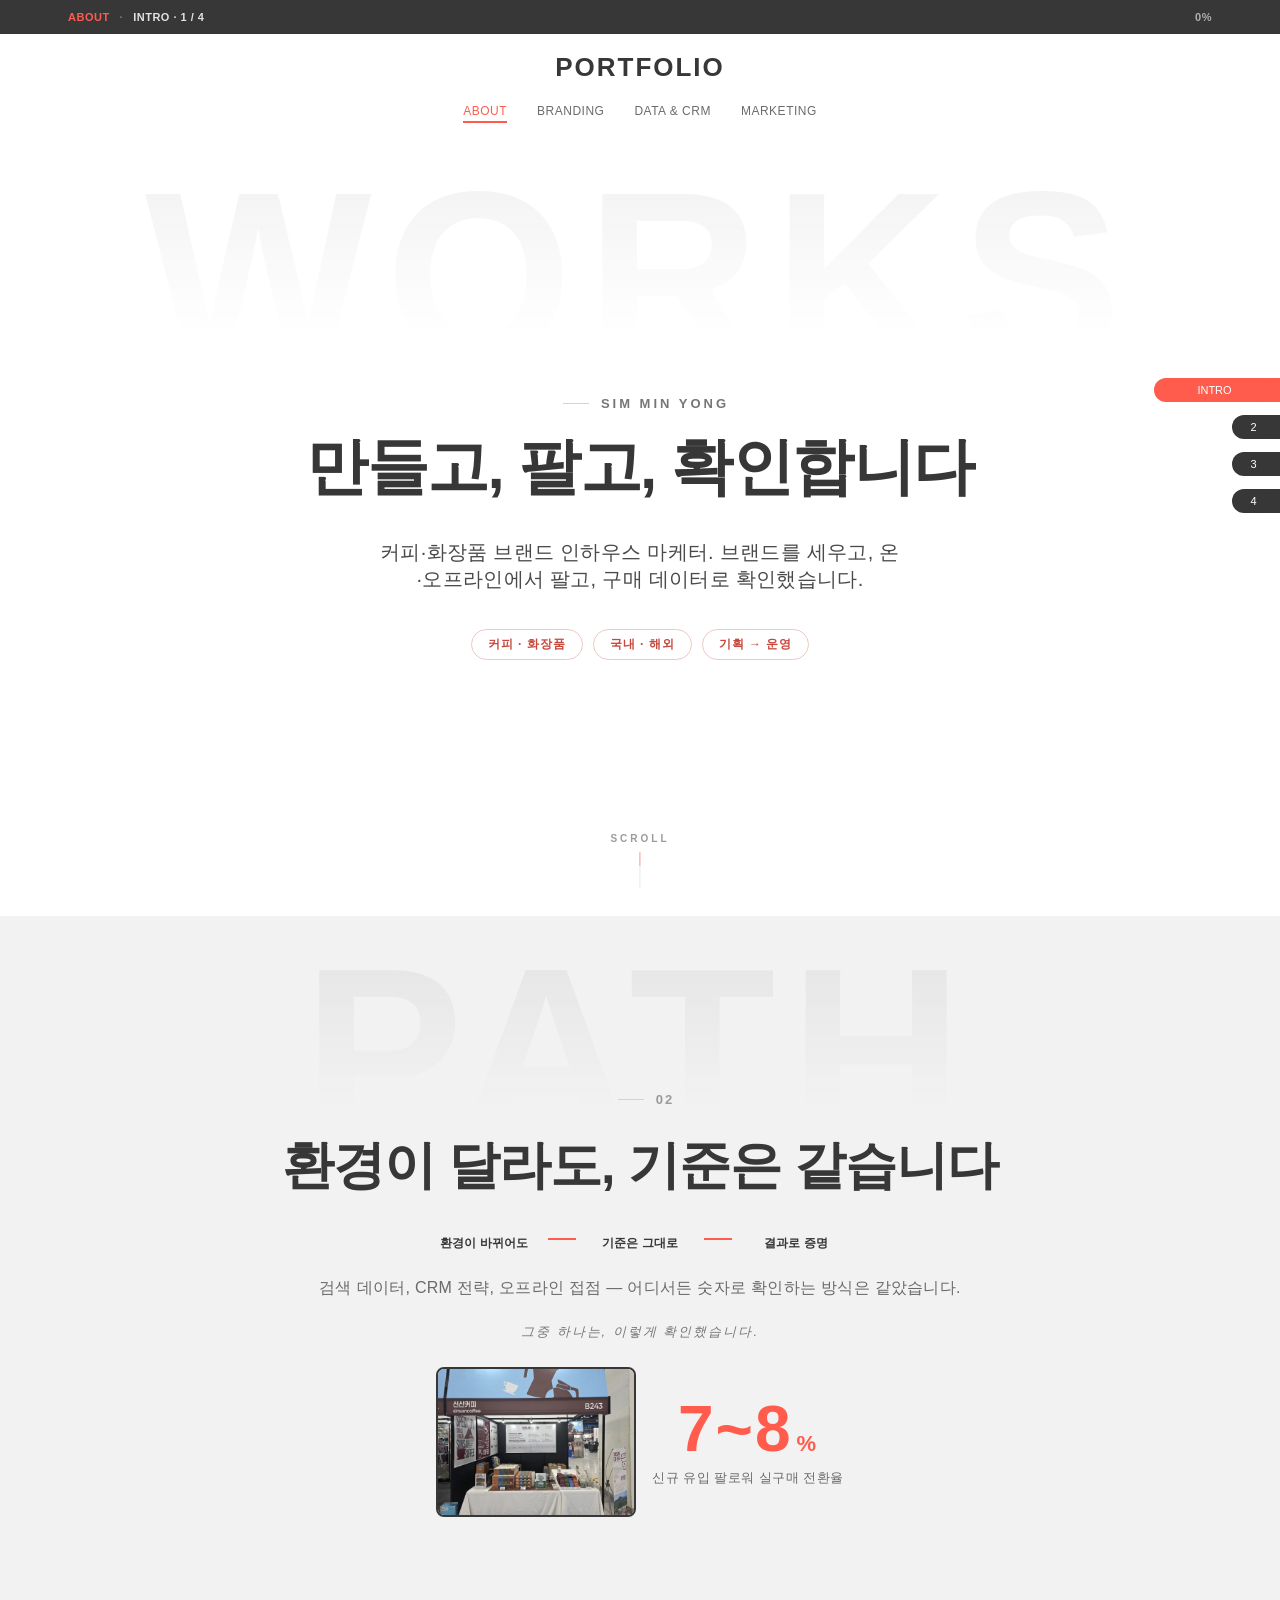
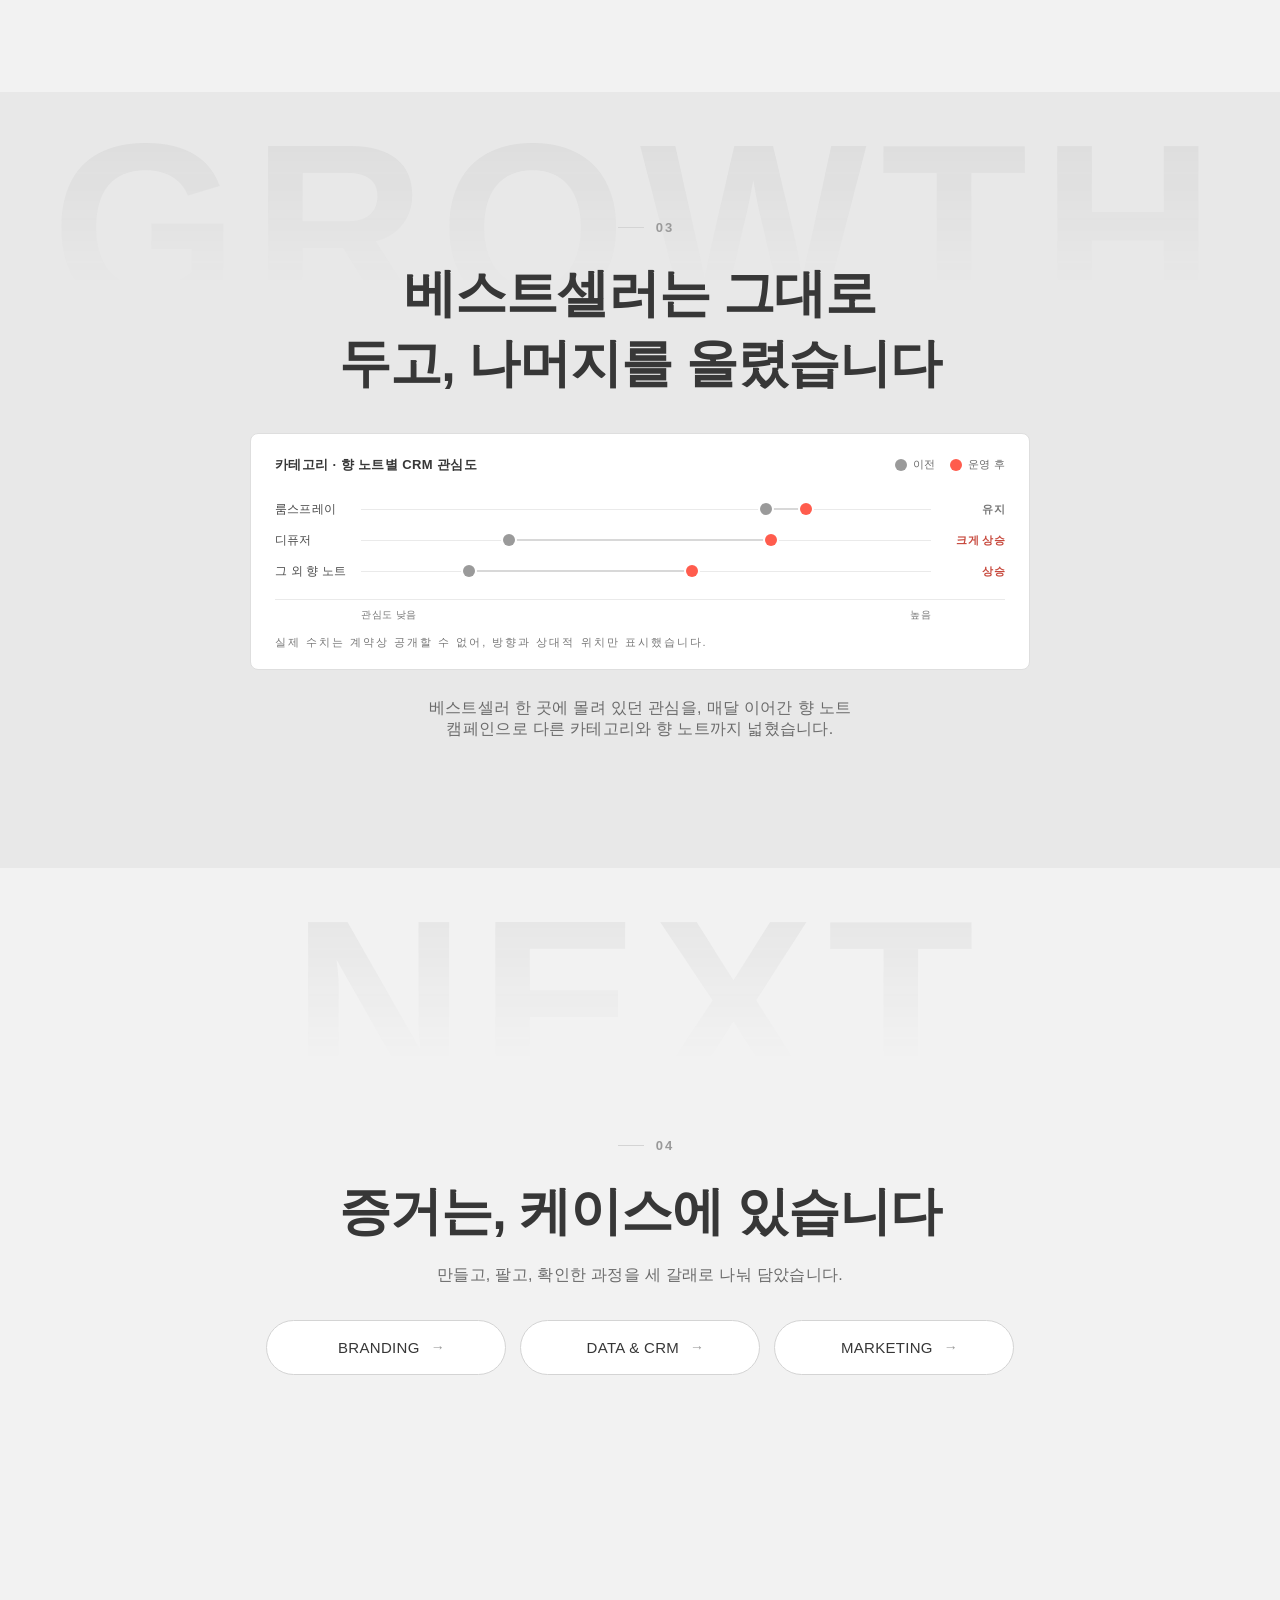
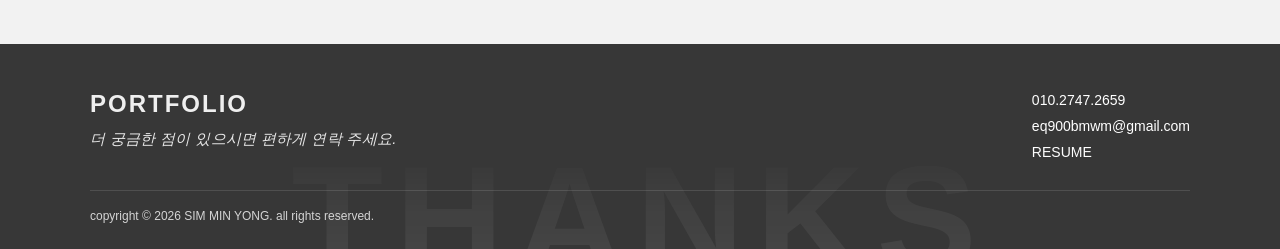
==== commit a200f85b: "카피 수정완료" ====
--- a/index.html
+++ b/index.html
@@ -4,7 +4,7 @@
 <head>
     <meta charset="UTF-8">
     <meta name="viewport" content="width=device-width, initial-scale=1.0">
-    <title>포토 폴리오</title>
+    <title>심민용 포트폴리오 | 브랜드를 세우고, 숫자로 확인합니다</title>
     <meta property="og:type" content="website">
     <meta property="og:site_name" content="심민용 포트폴리오">
     <meta property="og:locale" content="ko">
@@ -48,7 +48,7 @@
                 <span class="aboutNum isName">SIM MIN YONG</span>
             </div>
             <h2 class="aboutHeadline heroVerbs"><span class="hv">만들고,</span> <span class="hv">팔고,</span> <span class="hv">확인합니다</span></h2>
-            <p class="aboutSub">정체성을 만들고, 온·오프라인에서 팔고, 데이터로 확인했습니다.</p>
+            <p class="aboutSub">커피·화장품 브랜드 인하우스 마케터. 브랜드를 세우고, 온·오프라인에서 팔고, 구매 데이터로 확인했습니다.</p>
             <div class="aboutTags">
                 <span class="aboutTag">커피 · 화장품</span>
                 <span class="aboutTag">국내 · 해외</span>
@@ -89,8 +89,8 @@
                     <img loading="lazy" src="img/sinsan-expo-booth.webp" alt="신산커피 박람회 부스 현장">
                 </div>
                 <div class="aboutStat">
-                    <span class="aboutStatNum" data-count="8">0<small>%</small></span>
-                    <span class="aboutStatLabel">신규 고객 재구매 전환율</span>
+                    <span class="aboutStatNum">7~8<small>%</small></span>
+                    <span class="aboutStatLabel">신규 유입 팔로워 실구매 전환율</span>
                 </div>
             </div>
         </div>
@@ -103,7 +103,7 @@
                 <span class="aboutEyebrowRule"></span>
                 <span class="aboutNum">03</span>
             </div>
-            <h2 class="aboutHeadline">쏠려 있던 매출을, 골고루&nbsp;팔리게 만들었습니다</h2>
+            <h2 class="aboutHeadline">베스트셀러는 그대로 두고, 나머지를&nbsp;올렸습니다</h2>
             <!-- 카테고리 편중 -> 분산. 실제 수치는 비공개라 값은 표기하지 않고
                  '어디에서 어디로 움직였는지'(방향과 상대 위치)만 보여주는 덤벨 차트.
                  색은 강조(emphasis) 방식 - 이전은 회색(맥락), 이후만 브랜드 코랄(핵심). -->
--- a/css/site.css
+++ b/css/site.css
@@ -1109,6 +1109,10 @@
 /* BRANDING 전용: 브랜드별(신산커피/메르디센트) 탭 전환 레이아웃 */
 .brandStorySection {
     flex: 1;
+    /* flex 아이템은 min-width가 auto라서 '내용의 최소 너비'보다 작아지지 못함.
+       320px 같은 좁은 화면에서 안에 고정폭 요소(대표 이미지 300px)가 있으면
+       이 블록이 348px로 늘어나 페이지 전체에 가로 스크롤이 생겼음. */
+    min-width: 0;
     max-width: 900px;
     margin: 0 auto;
     padding: 96px 24px 110px;
@@ -1798,12 +1802,21 @@
     display: flex;
     flex-direction: column;
     align-items: center;
+    /* 폭을 안 잡으면 안쪽 .kvShot의 max-width:100% 가 기준을 못 찾아
+       좁은 화면에서 720px 그대로 나가 가로 스크롤이 생김 */
+    width: 100%;
     margin: 48px 0 8px;
 }
 
 .kvShot {
-    width: 300px;
-    max-width: 100%;
+    /* 예전 대표 이미지는 세로형(566x848)이라 300px면 충분했는데,
+       가로형 배너(1366x768)로 바뀌면서 300px에 넣으면 높이가 169px밖에 안 돼
+       안에 인쇄된 한글 카피가 안 읽힘. 글 기둥 안에서 최대한 넓게 잡음. */
+    /* max-width:100% 로는 못 잡힘. 바깥 .brandStorySection이 margin:0 auto 라
+       flex 늘어남이 꺼져 폭이 '콘텐츠 기준'으로 잡히는데, 그 콘텐츠가 바로 이 요소라
+       서로를 참조하는 상태가 됨. 화면 폭(100vw)을 직접 기준으로 써서 끊음.
+       48px은 좌우 본문 여백(24px x 2). */
+    width: min(720px, calc(100vw - 48px));
     border-radius: 4px;
     overflow: hidden;
     /* 이미지가 사방 끝까지 사진이라 밝은 배경에서 경계가 사라짐.
@@ -1811,6 +1824,11 @@
     border: 1px solid #E4E4E4;
     box-shadow: 0 2px 14px rgba(0, 0, 0, 0.10);
     transition: box-shadow 0.3s, transform 0.3s;
+}
+
+/* 눌러서 크게 볼 수 있다는 표시 */
+.kvShot {
+    cursor: zoom-in;
 }
 
 .kvShot img {
@@ -2670,6 +2688,10 @@
    ───────────────────────────────────────────────────────────── */
 .resumeWrap {
     flex: 1;
+    /* 위 .brandStorySection과 같은 이유.
+       여기서는 머리말의 사이트 주소(띄어쓰기가 없어 줄바꿈 지점이 없는 긴 문자열)가
+       최소 너비를 290px로 밀어 올려 320px 화면에서 가로 스크롤이 생겼음. */
+    min-width: 0;
     max-width: 900px;
     margin: 0 auto;
     padding: 84px 24px 100px;
@@ -2928,6 +2950,19 @@
     font-size: 21px;
     font-weight: 700;
     color: #373737;
+}
+
+/* 주소·이메일처럼 띄어쓰기가 없는 긴 문자열은 좁은 화면에서 줄바꿈 지점이 없어
+   블록 전체의 최소 너비를 밀어 올림. 이런 문자열에만 중간 끊김을 허용함.
+   ※ .rsMeta 전체에 걸면 안 됨 - 옆의 한글까지 '8개/월'처럼 쪼개짐. 링크에만. */
+.rsMeta a,
+.footerRight a {
+    overflow-wrap: anywhere;
+}
+
+/* 링크 옆 한글은 어절 단위로만 */
+.rsMeta {
+    word-break: keep-all;
 }
 
 /* 이력서 본문 중 word-break 규칙이 빠져 있던 것들.
@@ -2941,6 +2976,35 @@
 .rsJobCompany,
 .rsSectionTitle {
     word-break: keep-all;
+}
+
+/* 주요 성과의 회사명 배지.
+   원래 <span>에 아무 규칙이 없어서 '두두인지도가', '메르디센트공식',
+   '하이이미지지역'처럼 회사명이 본문 첫 글자에 그대로 붙어 나오고 있었음.
+   경력의 .rsSideTag, 학력의 .rsBadge와 같은 알약 모양을 쓰되
+   그쪽은 회색 보조 표시라, 여기는 어느 회사 성과인지 먼저 걸려야 해서
+   코랄 톤(#FFF1EF 바탕 + #FF5C4D 글자)으로 두고 본문 위에 한 줄 세움. */
+.rsAch {
+    margin-top: 26px;
+    line-height: 1.8;
+}
+
+.rsAch:first-of-type {
+    margin-top: 0;
+}
+
+.rsAchWho {
+    display: block;
+    width: -webkit-fit-content;
+    width: fit-content;
+    margin-bottom: 9px;
+    padding: 3px 11px;
+    border-radius: 999px;
+    background: #FFF1EF;
+    font-family: 'LaundryGothic', sans-serif;
+    font-size: 11px;
+    letter-spacing: 0.3px;
+    color: #FF5C4D;
 }
 
 /* 회사 재직이 아닌 개인 활동(해외 셀러 운영).
--- a/css/rwd.css
+++ b/css/rwd.css
@@ -218,6 +218,15 @@
         color: #C9C9C9;
     }
 
+    /* 대표 이미지가 300px 고정이라, 320px 화면에서는 좌우 여백(24+24)까지
+       합쳐 348px가 되어 오른쪽이 화면 밖으로 잘려 나갔음.
+       퍼센트로 바꿔 화면에 맞춰 줄어들게 하고, 원본(566px)보다 커지지만 않게 상한만 둠 */
+    .kvShot,
+    .projKvShot {
+        width: 100%;
+        max-width: 300px;
+    }
+
     /* 담당 범위 카드는 390px에서 한 줄에 하나씩 */
     .scopeGrid {
         gap: 10px;
@@ -264,11 +273,13 @@
 
     .offerStep {
         width: 100%;
-        max-width: 280px;
+        /* 280px + 좌우 20px 여백이면 '생일 메시지 할인'이 두 줄로 접혀
+           이 칸만 높아졌음. 20px 넓히고 안쪽 여백을 줄여 한 줄로 맞춤 */
+        max-width: 300px;
         flex-direction: row;
         align-items: center;
-        gap: 14px;
-        padding: 16px 20px;
+        gap: 12px;
+        padding: 16px;
     }
 
     .osIcon {
@@ -281,10 +292,16 @@
         text-align: left;
     }
 
-    .offerStep .osValue,
+    .offerStep .osValue {
+        margin-top: 0;
+        font-size: 24px;
+    }
+
+    /* '중복 적용'은 줄바꿈을 막아 둔 덩어리라 24px에선 폭을 100px 넘게 먹고,
+       그만큼 왼쪽 조건 라벨('생일 메시지 할인')이 두 줄로 접혀 이 칸만 높아졌음 */
     .offerStep.isStack .osValue {
         margin-top: 0;
-        font-size: 24px;
+        font-size: 19px;
     }
 
     .offerJoin {
@@ -351,20 +368,59 @@
         padding-right: 0;
     }
 
+    /* 흐름도는 모바일에서 가로로 3~4칸이 안 들어감.
+       예전엔 사진 없는 섹션만 세로로 세웠는데, 사진 있는 섹션의 흐름도는
+       3+1 로 접히고 연결선이 줄 끝에 덩그러니 남았음.
+       전부 세로 목록으로 통일 — 아이콘과 글자를 나란히 둬서 높이도 줄임. */
+    .aboutFlow {
+        flex-direction: column;
+        align-items: center;
+        gap: 0;
+        width: 100%;
+        max-width: 260px;
+        margin: 26px auto;
+    }
+
+    /* 흐름도 폭을 260px로 좁혔는데, site.css의 `.brandPanel .aboutFlow`(margin: 44px 0)와
+       `.brandSubSection:not(:has(.aboutProof)) .aboutFlow`(margin: 38px 0 0)가
+       특이도에서 이겨 좌우 auto가 먹지 않았음.
+       -> 흐름도만 왼쪽으로 82px 치우쳐서, 가운데 정렬된 제목·본문과 축이 어긋나 보였음.
+       같은 특이도로 좌우 auto만 다시 지정함(위아래 간격은 원래 값 유지). */
+    .brandPanel .aboutFlow,
+    .brandSubSection .aboutFlow {
+        margin-left: auto;
+        margin-right: auto;
+    }
+
     .aboutFlowStep {
-        width: 80px;
-    }
-
-    .aboutFlowStep i {
+        flex-direction: row;
+        align-items: center;
+        /* 사이트 나머지가 전부 가운데 정렬이라 흐름도만 왼쪽에 붙으면 축이 어긋남 */
+        justify-content: center;
+        gap: 14px;
+        width: 100%;
+    }
+
+    .aboutFlowStep i,
+    .aboutFlowStep svg {
+        flex-shrink: 0;
+        width: 22px;
         font-size: 18px;
+        text-align: center;
     }
 
     .aboutFlowStep span {
-        font-size: 11px;
-    }
-
+        font-size: 12px;
+        text-align: left;
+    }
+
+    /* 가로 연결선 -> 단계 사이를 잇는 세로선 */
     .aboutTimelineLine {
-        width: 16px;
+        width: 1.5px;
+        height: 14px;
+        margin: 5px 0;
+        align-self: center;
+        transform: none;
     }
 
     .aboutStatNum {
@@ -440,18 +496,64 @@
         height: 169px;
     }
 
-    /* 카드형으로 승격된 흐름도: 세로로 쌓이므로 폭을 채우고 화살표는 아래를 향하게 */
-    .brandSubSection:not(:has(.aboutProof)) .aboutFlow {
-        flex-direction: column;
-    }
-
-    .brandSubSection:not(:has(.aboutProof)) .aboutFlowStep {
-        width: 100%;
-        max-width: 280px;
-    }
-
-    .brandSubSection:not(:has(.aboutProof)) .aboutTimelineLine {
-        transform: rotate(90deg);
+    /* 카드형 흐름도(사진 없는 섹션)는 site.css에서 특이도가 더 높은 규칙으로
+       카드 + 오른쪽 삼각형 화살표를 만듦. 모바일에선 세로로 흐르므로
+       같은 특이도로 화살표를 아래로 돌리고 카드도 폭을 채우게 함. */
+    @supports selector(:has(*)) {
+
+        /* 위 .brandSubSection .aboutFlow 보다 특이도가 높은 규칙이 site.css에 있어
+           카드형 흐름도만 여전히 왼쪽에 붙었음. 같은 모양의 선택자로 한 번 더 잡음 */
+        .brandSubSection:not(:has(.aboutProof)) .aboutFlow {
+            margin-left: auto;
+            margin-right: auto;
+        }
+
+        .brandSubSection:not(:has(.aboutProof)) .aboutFlowStep {
+            width: 100%;
+            padding: 16px 18px;
+        }
+
+        /* 세로 배치에서는 아이콘 아래 여백이 필요 없음 */
+        .brandSubSection:not(:has(.aboutProof)) .aboutFlowStep i,
+        .brandSubSection:not(:has(.aboutProof)) .aboutFlowStep svg {
+            width: 40px;
+            height: 40px;
+            margin: 0;
+            padding: 11px;
+        }
+
+        .brandSubSection:not(:has(.aboutProof)) .aboutTimelineLine {
+            transform: rotate(90deg);
+            margin: 4px 0;
+            align-self: center;
+        }
+    }
+
+    /* 브랜드 탭 — 로고와 이름을 나란히 두면 좁은 화면에서 남는 폭이 거의 없어
+       글자가 한 자씩 세로로 쌓였음(신산커피 4줄 / 메르디센트 글로벌 8줄).
+       로고 안에 이미 브랜드명이 있으므로 모바일에선 로고를 빼고 이름만 둠. */
+    .brandTabs {
+        gap: 8px;
+    }
+
+    .brandTabBtn {
+        padding: 10px 16px;
+        font-size: 13px;
+        white-space: nowrap;
+    }
+
+    .brandTabBtn .btLogo {
+        display: none;
+    }
+
+    /* 같은 이유로 '메르디센트 글로벌 보기' 버튼의 로고도 뺌.
+       로고가 자리를 먹어 글자가 두 줄이 되면서 이 버튼만 높이가 달랐음(70 vs 49) */
+    .qlBtn .qlLogo {
+        display: none;
+    }
+
+    .qlBtn {
+        white-space: nowrap;
     }
 
     /* 주문 흐름: 모바일에선 가로로 5칸이 안 들어가서 세로로 세우고 화살표도 아래 방향으로 */
@@ -462,35 +564,49 @@
         margin: 36px 0 8px;
     }
 
+    /* 한 줄에 [번호][아이콘][제목]---[설명] 으로 늘어놓으니
+       제목과 설명이 양끝으로 밀려 둘 다 두 줄로 접혔고(1·2번만),
+       그래서 카드 높이가 칸마다 달라져 흐름이 계단처럼 보였음.
+       -> 번호·아이콘은 왼쪽 고정 칸, 제목과 설명은 오른쪽 한 칸에 위아래로 쌓음.
+       네 칸이 같은 구조·같은 높이가 되고 글자도 접히지 않음. */
     .orderStep {
         width: 100%;
         max-width: 260px;
-        flex-direction: row;
+        display: grid;
+        grid-template-columns: 18px 36px 1fr;
+        grid-template-areas:
+            "num icon title"
+            "num icon desc";
         align-items: center;
-        gap: 12px;
+        justify-items: start;
+        column-gap: 12px;
+        row-gap: 2px;
         padding: 12px 16px;
     }
 
     .orderStepNum {
+        grid-area: num;
         margin-bottom: 0;
-        order: -1;
     }
 
     .orderStepIcon {
+        grid-area: icon;
         width: 36px;
         height: 36px;
         margin-bottom: 0;
-        flex-shrink: 0;
     }
 
     .orderStepTitle {
+        grid-area: title;
+        align-self: end;
         text-align: left;
     }
 
     .orderStepDesc {
+        grid-area: desc;
+        align-self: start;
         margin-top: 0;
-        margin-left: auto;
-        text-align: right;
+        text-align: left;
     }
 
     .orderArrow {
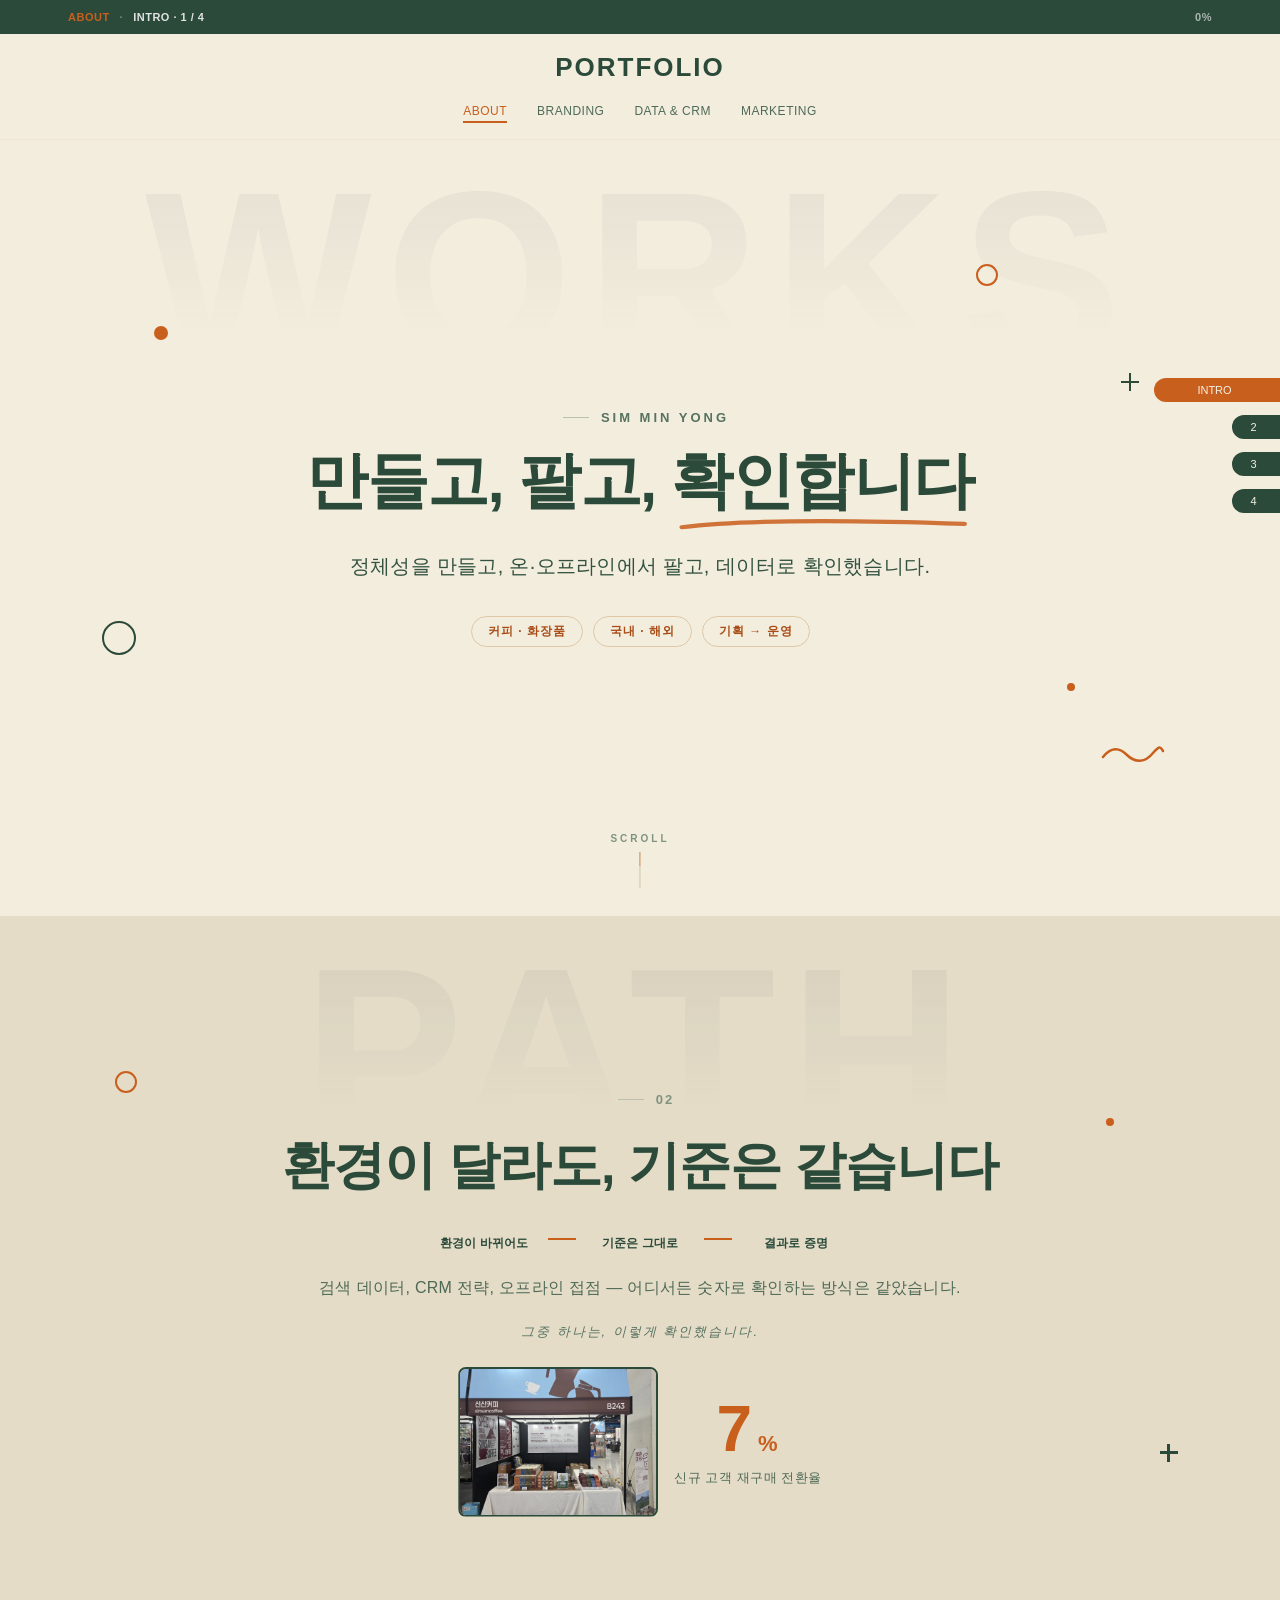
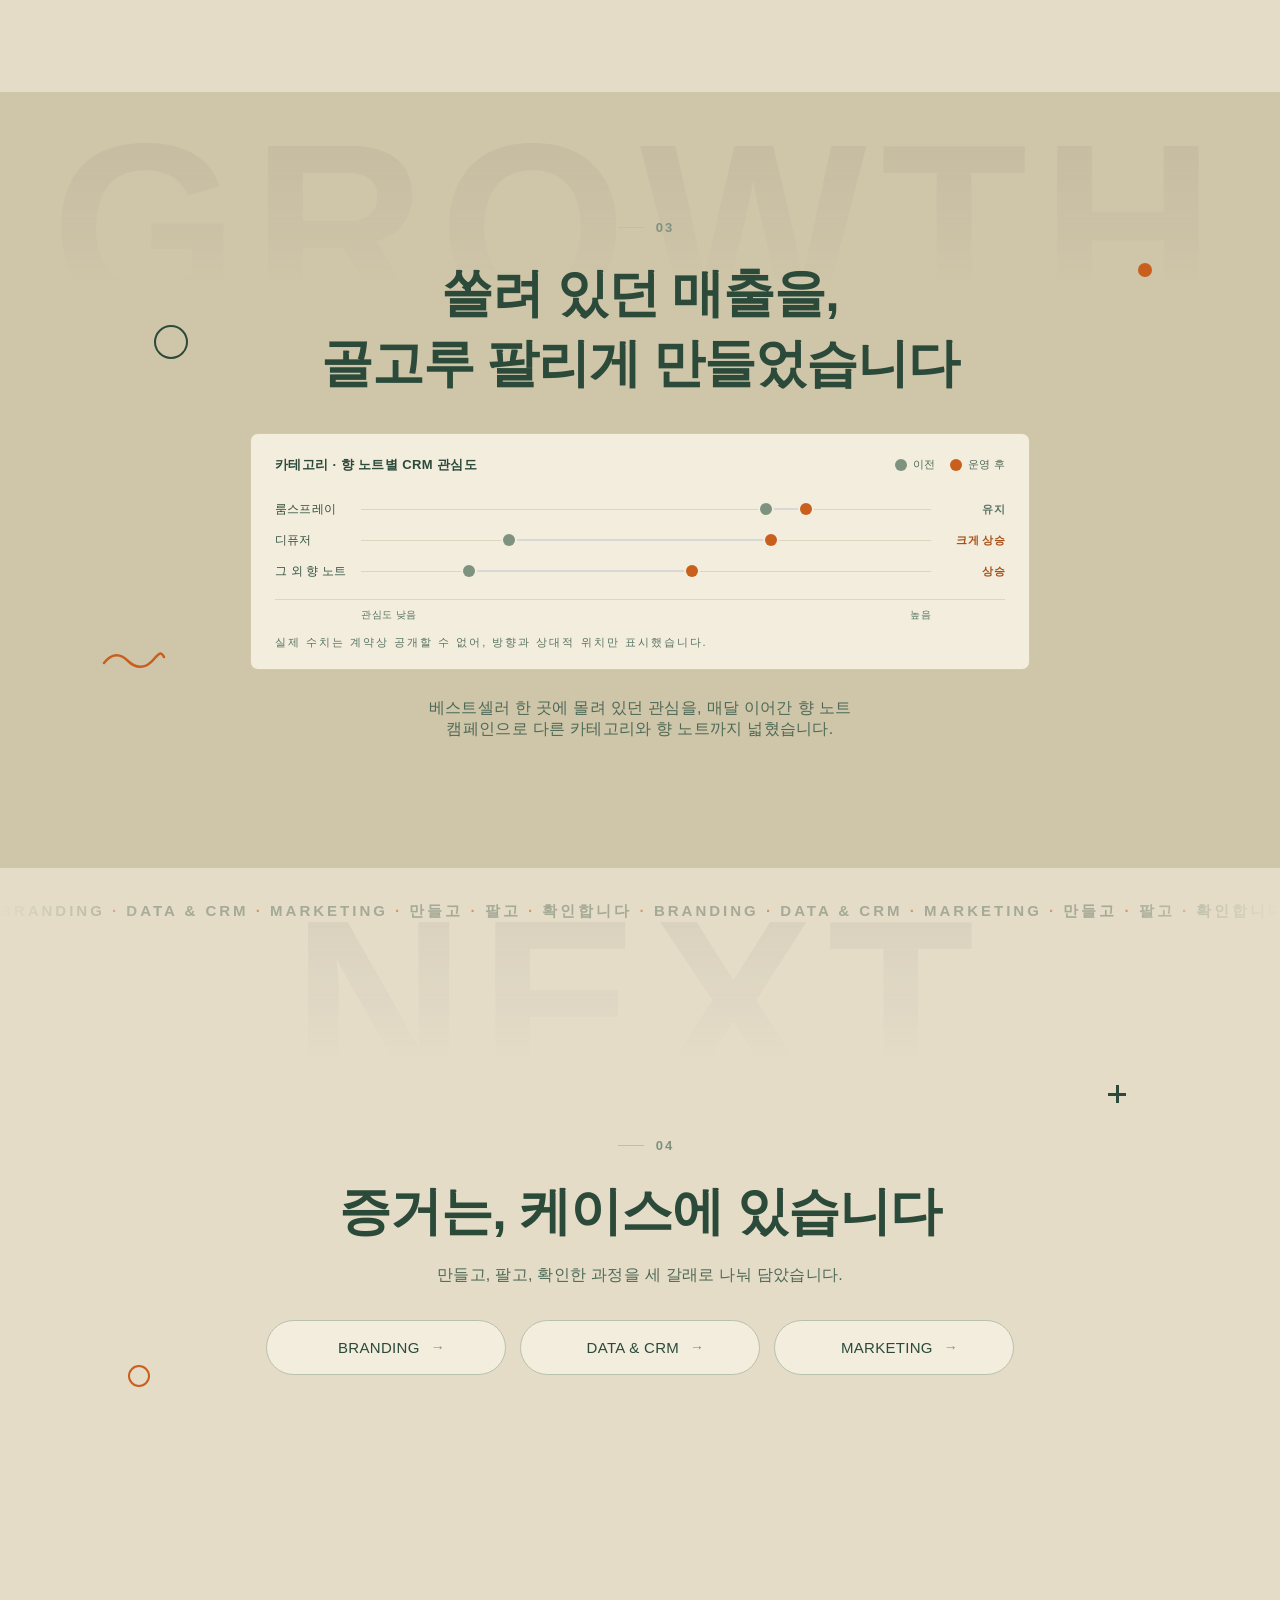
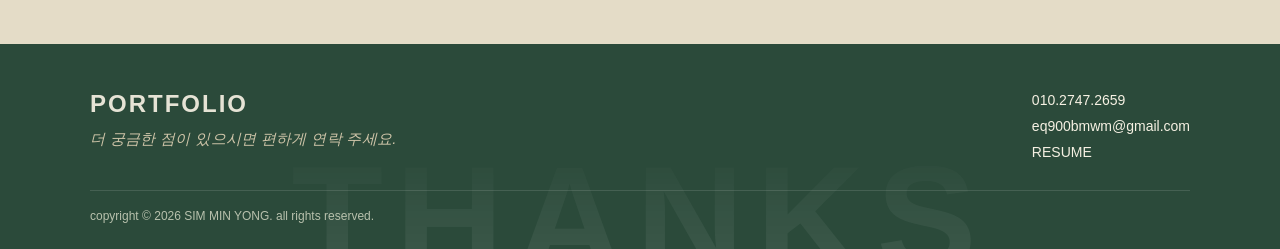
==== commit c88c4dc4: "모션 추가" ====
--- a/index.html
+++ b/index.html
@@ -4,7 +4,7 @@
 <head>
     <meta charset="UTF-8">
     <meta name="viewport" content="width=device-width, initial-scale=1.0">
-    <title>심민용 포트폴리오 | 브랜드를 세우고, 숫자로 확인합니다</title>
+    <title>포토 폴리오</title>
     <meta property="og:type" content="website">
     <meta property="og:site_name" content="심민용 포트폴리오">
     <meta property="og:locale" content="ko">
@@ -26,6 +26,7 @@
     <link rel="stylesheet" href="css/style.css">
     <link rel="stylesheet" href="css/site.css">
     <link rel="stylesheet" href="css/rwd.css">
+    <link rel="stylesheet" href="css/about-fx.css">
     <script src="https://code.jquery.com/jquery-1.12.4.min.js"></script>
 </head>
 
@@ -48,7 +49,7 @@
                 <span class="aboutNum isName">SIM MIN YONG</span>
             </div>
             <h2 class="aboutHeadline heroVerbs"><span class="hv">만들고,</span> <span class="hv">팔고,</span> <span class="hv">확인합니다</span></h2>
-            <p class="aboutSub">커피·화장품 브랜드 인하우스 마케터. 브랜드를 세우고, 온·오프라인에서 팔고, 구매 데이터로 확인했습니다.</p>
+            <p class="aboutSub">정체성을 만들고, 온·오프라인에서 팔고, 데이터로 확인했습니다.</p>
             <div class="aboutTags">
                 <span class="aboutTag">커피 · 화장품</span>
                 <span class="aboutTag">국내 · 해외</span>
@@ -89,8 +90,8 @@
                     <img loading="lazy" src="img/sinsan-expo-booth.webp" alt="신산커피 박람회 부스 현장">
                 </div>
                 <div class="aboutStat">
-                    <span class="aboutStatNum">7~8<small>%</small></span>
-                    <span class="aboutStatLabel">신규 유입 팔로워 실구매 전환율</span>
+                    <span class="aboutStatNum" data-count="8">0<small>%</small></span>
+                    <span class="aboutStatLabel">신규 고객 재구매 전환율</span>
                 </div>
             </div>
         </div>
@@ -103,7 +104,7 @@
                 <span class="aboutEyebrowRule"></span>
                 <span class="aboutNum">03</span>
             </div>
-            <h2 class="aboutHeadline">베스트셀러는 그대로 두고, 나머지를&nbsp;올렸습니다</h2>
+            <h2 class="aboutHeadline">쏠려 있던 매출을, 골고루&nbsp;팔리게 만들었습니다</h2>
             <!-- 카테고리 편중 -> 분산. 실제 수치는 비공개라 값은 표기하지 않고
                  '어디에서 어디로 움직였는지'(방향과 상대 위치)만 보여주는 덤벨 차트.
                  색은 강조(emphasis) 방식 - 이전은 회색(맥락), 이후만 브랜드 코랄(핵심). -->
@@ -186,5 +187,6 @@
 
 <script src="js/partials.js"></script>
 <script src="js/site.js"></script>
+<script src="js/about-fx.js"></script>
 
 </html>
--- a/css/style.css
+++ b/css/style.css
@@ -1,8 +1,10 @@
 @charset "utf-8";
 
 body {
-    font-family: 'LaundryGothic', sans-serif;
-    color: #1a1a1a;
+    /* 배경 베이지 / 텍스트 그린 / 포인트 딥 오렌지 톤 */
+    background: #EDE6D6;
+    font-family: 'LaundryGothic', sans-serif;
+    color: #2B4A3A;
     overflow-x: hidden;
 }
 
@@ -46,7 +48,7 @@
 .menuBox>li {
     text-align: center;
     font-family: 'LaundryGothic', sans-serif;
-    color: #373737;
+    color: #2B4A3A;
     margin-bottom: 10px;
     position: relative;
 }
@@ -88,8 +90,8 @@
     overflow: hidden;
     white-space: nowrap;
     opacity: 0;
-    background: #FF5C4D;
-    color: #FFFFFF;
+    background: #C95F1D;
+    color: #F6F1E3;
     border-radius: 50px;
     transition: width 0.42s cubic-bezier(0.2, 0.8, 0.25, 1),
                 padding 0.42s cubic-bezier(0.2, 0.8, 0.25, 1),
@@ -112,13 +114,13 @@
     text-align: center;
     opacity: 1;
     visibility: visible;
-    color: #FFFFFF;
+    color: #F6F1E3;
     font-weight: normal;
     width: 38px;
     font-size: 11px;
     padding: 2px;
     border-radius: 50px;
-    background: #373737;
+    background: #2B4A3A;
 }
 
 .menuBox>li.active a span:nth-of-type(2) {
@@ -139,7 +141,7 @@
     flex-direction: column;
     align-items: center;
     justify-content: center;
-    background: #FFFFFF;
+    background: #F3EDDE;
     transition: opacity 0.4s ease, visibility 0s 0.4s;
 }
 
@@ -166,13 +168,13 @@
     font-size: 13px;
     font-weight: 600;
     letter-spacing: 3px;
-    color: #373737;
+    color: #2B4A3A;
 }
 
 /* 상단바 (로고 + 카테고리 메뉴) */
 .home_header {
     height: 10vh;
-    border-bottom: 3px solid #373737;
+    border-bottom: 3px solid #2B4A3A;
     position: relative;
     z-index: 9999999;
 }
@@ -187,7 +189,7 @@
     display: flex;
     align-items: center;
     justify-content: space-between;
-    color: #373737;
+    color: #2B4A3A;
     font-family: 'LaundryGothic', sans-serif;
     letter-spacing: 3px;
 }
@@ -204,7 +206,7 @@
     z-index: 99999999;
     opacity: 0;
     text-align: center;
-    color: #373737;
+    color: #2B4A3A;
 }
 
 .gotop.on {
@@ -230,7 +232,7 @@
     font-weight: 700;
     letter-spacing: 1px;
     margin-top: 4px;
-    color: #373737;
+    color: #2B4A3A;
     transition: color 0.3s ease;
 }
 
@@ -240,7 +242,7 @@
 }
 
 .gotop.onFooter>h2 {
-    color: #FFFFFF;
+    color: #F6F1E3;
 }
 
 /* ABOUT 페이지 */
@@ -260,9 +262,9 @@
 
 .aboutBox .information h2 {
     text-align: center;
-    color: #373737;
+    color: #2B4A3A;
     padding: 15px 0px;
-    border-bottom: 1px dashed #373737;
+    border-bottom: 1px dashed #2B4A3A;
     font-size: 25px;
     font-weight: bold;
     position: relative;
@@ -279,7 +281,7 @@
 
 .aboutBox .information .infoBox {
     margin-top: 15px;
-    color: #373737;
+    color: #2B4A3A;
     font-weight: bold;
 }
 
@@ -297,8 +299,8 @@
     text-align: center;
     font-size: 18px;
     font-weight: bold;
-    background: #373737;
-    color: #FFFFFF;
+    background: #2B4A3A;
+    color: #F6F1E3;
 }
 
 .aboutBox .information .infoBox li:nth-of-type(1),
@@ -335,7 +337,7 @@
     width: 57%;
     height: 650px;
     padding: 10px;
-    border: 1px solid #373737;
+    border: 1px solid #2B4A3A;
     display: none;
     opacity: 0;
     -webkit-transform: translate3d(100%, 0, 0);
@@ -350,9 +352,9 @@
 .aboutBox .information02>h2 {
     font-size: 35px;
     font-weight: bold;
-    color: #FFFFFF;
+    color: #F6F1E3;
     padding: 5px 30px;
-    background: #373737;
+    background: #2B4A3A;
     margin: 15px;
 }
 
@@ -365,8 +367,8 @@
 .aboutBox .information02Inner div>h2 {
     text-align: center;
     font-size: 23px;
-    background: #373737;
-    color: #FFFFFF;
+    background: #2B4A3A;
+    color: #F6F1E3;
     width: 150px;
     margin: 10px 15px;
 }
@@ -374,7 +376,7 @@
 .aboutBox .information02Inner div ul>li {
     font-size: 20px;
     margin: 10px;
-    color: #373737;
+    color: #2B4A3A;
 }
 
 .aboutBox .information02Inner div ul>li span {
@@ -383,19 +385,19 @@
 
 .aboutBox .information02Inner div:nth-of-type(1) {
     width: 40%;
-    border-right: 1px dashed #373737;
-    border-bottom: 1px dashed #373737;
+    border-right: 1px dashed #2B4A3A;
+    border-bottom: 1px dashed #2B4A3A;
 }
 
 .aboutBox .information02Inner div:nth-of-type(2) {
     padding-left: 10px;
     width: 60%;
-    border-bottom: 1px dashed #373737;
+    border-bottom: 1px dashed #2B4A3A;
 }
 
 .aboutBox .information02Inner div:nth-of-type(3) {
     margin-top: 15px;
-    border-bottom: 1px dashed #373737;
+    border-bottom: 1px dashed #2B4A3A;
 }
 
 .aboutBox .information02Inner div:nth-of-type(3) h2 {
@@ -430,8 +432,8 @@
     display: inline-block;
     font-family: 'LaundryGothic', sans-serif;
     font-size: 14px;
-    color: #FFFFFF;
-    background: #373737;
+    color: #F6F1E3;
+    background: #2B4A3A;
     padding: 3px 12px;
     border-radius: 50px;
     margin-bottom: 10px;
@@ -440,13 +442,13 @@
 .caseHead h2 {
     font-family: 'LaundryGothic', sans-serif;
     font-size: 40px;
-    color: #373737;
+    color: #2B4A3A;
     margin-bottom: 8px;
 }
 
 .caseHead p {
     font-size: 15px;
-    color: #8A8A8A;
+    color: #6B826F;
 }
 
 .caseGrid {
@@ -470,8 +472,8 @@
 
 .caseCard a {
     display: block;
-    background: #FFFFFF;
-    border: 2px solid #373737;
+    background: #F3EDDE;
+    border: 2px solid #2B4A3A;
     border-radius: 12px;
     overflow: hidden;
     transition: transform 0.3s;
@@ -483,7 +485,7 @@
 
 .caseThumb {
     height: 200px;
-    background: #373737;
+    background: #2B4A3A;
     display: flex;
     align-items: center;
     justify-content: center;
@@ -496,7 +498,7 @@
 }
 
 .caseThumb.noimg {
-    color: #D4D4D4;
+    color: #B8C1AD;
     font-size: 13px;
     font-family: 'LaundryGothic', sans-serif;
 }
@@ -508,20 +510,20 @@
 .caseInfo .caseBrand {
     display: inline-block;
     font-size: 12px;
-    color: #FF5C4D;
+    color: #C95F1D;
     font-weight: bold;
     margin-bottom: 6px;
 }
 
 .caseInfo h3 {
     font-size: 20px;
-    color: #373737;
+    color: #2B4A3A;
     margin-bottom: 8px;
 }
 
 .caseInfo p {
     font-size: 13px;
-    color: #8A8A8A;
+    color: #6B826F;
     line-height: 1.6;
     margin-bottom: 14px;
 }
@@ -529,7 +531,7 @@
 .caseInfo .caseMore {
     font-size: 13px;
     font-weight: bold;
-    color: #FF5C4D;
+    color: #C95F1D;
 }
 
 /* 사이트 푸터
@@ -538,8 +540,8 @@
 .siteFooter {
     position: relative;
     overflow: hidden;
-    background: #373737;
-    color: #FFFFFF;
+    background: #2B4A3A;
+    color: #F6F1E3;
     padding: 48px 20px 26px;
     text-align: left;
     transition: padding 0.5s ease;
@@ -599,7 +601,7 @@
 .siteFooterTagline {
     font-size: 15px;
     font-style: italic;
-    color: #E8E8E8;
+    color: #CFC5A9;
     letter-spacing: 0.3px;
     word-break: keep-all;
 }
@@ -622,16 +624,16 @@
 .footerRight i {
     width: 16px;
     text-align: center;
-    color: #FF5C4D;
+    color: #C95F1D;
 }
 
 .footerRight a {
-    color: #FFFFFF;
+    color: #F6F1E3;
     transition: color 0.2s ease;
 }
 
 .footerRight a:hover {
-    color: #FF5C4D;
+    color: #C95F1D;
 }
 
 .siteFooterCopy {
@@ -642,7 +644,7 @@
     padding-top: 18px;
     border-top: 1px solid rgba(255, 255, 255, 0.12);
     font-size: 12px;
-    color: #D4D4D4;
+    color: #B8C1AD;
 }
 
 /* ── 서랍 속 폴더탭 연출 ──────────────────────────────────────────
@@ -690,11 +692,11 @@
     }
 
     .menuBox>li:not(.active) a::after {
-        background: #373737;
+        background: #2B4A3A;
     }
 
     .menuBox>li.active a::after {
-        background: #FF5C4D;
+        background: #C95F1D;
     }
 
     /* 마우스를 올리면 꼬리가 접히면서 깔끔한 알약만 남음 */
--- a/css/site.css
+++ b/css/site.css
@@ -1,9 +1,9 @@
 @charset "utf-8";
 
 /* 회색 계열은 흰 배경에서 대비가 낮아(3.4:1) 접근성 기준(4.5:1) 미달이었음.
-   톤은 유지하면서 기준을 넘도록 조정: #8A8A8A→#6B6B6B(5.3:1), #B9B9B9→#767676(4.5:1).
-   포인트색 #FF5C4D는 큰 숫자(64px)에선 기준(3:1)을 통과하므로 그대로 두고,
-   태그·링크처럼 작은 글자에만 어두운 코랄 #C7483C(4.8:1)를 씀. */
+   톤은 유지하면서 기준을 넘도록 조정: #6B826F→#4E6A57(5.3:1), #B9B9B9→#567260(4.5:1).
+   포인트색 #C95F1D는 큰 숫자(64px)에선 기준(3:1)을 통과하므로 그대로 두고,
+   태그·링크처럼 작은 글자에만 어두운 코랄 #A84D15(4.8:1)를 씀. */
 
 /* 멀티페이지 구조 공통 레이아웃 (index / brand-story / data-crm / marketing) */
 
@@ -37,13 +37,13 @@
 .landingHero h1 {
     font-family: 'LaundryGothic', sans-serif;
     font-size: 48px;
-    color: #373737;
+    color: #2B4A3A;
     margin-bottom: 14px;
 }
 
 .landingHero p {
     font-size: 16px;
-    color: #6B6B6B;
+    color: #4E6A57;
 }
 
 /* 아래 60px 패딩은 눈에 안 보이는 빈 칸인데 블록 높이에는 들어가서,
@@ -65,20 +65,20 @@
     justify-content: center;
     gap: 11px;
     min-width: 240px;
-    border: 1.5px solid #D4D4D4;
+    border: 1.5px solid #B8C1AD;
     border-radius: 50px;
     padding: 18px 28px;
     font-family: 'LaundryGothic', sans-serif;
     font-size: 15px;
     letter-spacing: 0.3px;
-    color: #373737;
-    background: #FFFFFF;
+    color: #2B4A3A;
+    background: #F3EDDE;
     transition: border-color 0.25s ease, color 0.25s ease, box-shadow 0.25s ease, transform 0.25s ease;
 }
 
 .qlBtn:hover {
-    border-color: #FF5C4D;
-    color: #FF5C4D;
+    border-color: #C95F1D;
+    color: #C95F1D;
     box-shadow: 0 6px 16px rgba(0, 0, 0, 0.06);
     transform: translateY(-2px);
 }
@@ -88,7 +88,7 @@
    글자만 있을 때보다 세 갈래가 한눈에 구분됨. */
 .qlIcon {
     font-size: 15px;
-    color: #FF5C4D;
+    color: #C95F1D;
     transition: transform 0.25s ease;
 }
 
@@ -98,21 +98,21 @@
 
 /* 버튼 세 개가 다 같은 무게(240px 흰 알약)면 "케이스 상세 하나 + 다른 카테고리 둘"이라는
    층위가 안 보임. 주 버튼만 채워서 어디를 먼저 눌러야 하는지 알려줌.
-   색은 새로 만들지 않고 사이트가 이미 쓰는 먹색(#373737) -> hover 코랄 규칙 그대로. */
+   색은 새로 만들지 않고 사이트가 이미 쓰는 먹색(#2B4A3A) -> hover 코랄 규칙 그대로. */
 .qlBtn.isPrimary {
-    border-color: #373737;
-    background: #373737;
-    color: #FFFFFF;
+    border-color: #2B4A3A;
+    background: #2B4A3A;
+    color: #F6F1E3;
 }
 
 .qlBtn.isPrimary .qlIcon {
-    color: #FFFFFF;
+    color: #F6F1E3;
 }
 
 .qlBtn.isPrimary:hover {
-    border-color: #FF5C4D;
-    background: #FF5C4D;
-    color: #FFFFFF;
+    border-color: #C95F1D;
+    background: #C95F1D;
+    color: #F6F1E3;
 }
 
 .scrollTestSection .qlBtn.isPrimary::after,
@@ -122,7 +122,7 @@
 
 .scrollTestSection .qlBtn.isPrimary:hover::after,
 .brandPanel .qlBtn.isPrimary:hover::after {
-    color: #FFFFFF;
+    color: #F6F1E3;
 }
 
 /* 버튼 묶음 위 안내 한 줄 */
@@ -131,7 +131,7 @@
     font-family: 'LaundryGothic', sans-serif;
     font-size: 14px;
     letter-spacing: 0.2px;
-    color: #6B6B6B;
+    color: #4E6A57;
     text-align: center;
     word-break: keep-all;
 }
@@ -145,13 +145,13 @@
 .brandPanel .qlBtn::after {
     content: '→';
     font-size: 14px;
-    color: #9A9A9A;
+    color: #7E937F;
     transition: transform 0.25s ease, color 0.25s ease;
 }
 
 .scrollTestSection .qlBtn:hover::after,
 .brandPanel .qlBtn:hover::after {
-    color: #FF5C4D;
+    color: #C95F1D;
     transform: translateX(4px);
 }
 
@@ -196,16 +196,16 @@
     font-family: 'LaundryGothic', sans-serif;
     font-size: 22px;
     letter-spacing: 2px;
-    color: #373737;
+    color: #2B4A3A;
     /* 예전 border-top: 2px dashed 는 스크롤 테스트용 눈금이었음.
        섹션마다 배경색이 이미 다르므로 구분선 없이도 경계가 보이고,
        점선이 있으면 첫 화면 상단바 바로 아래에 개발용 선처럼 보임 */
 }
 
-.scrollTestSection.t1 { background: #FFFFFF; }
-.scrollTestSection.t2 { background: #F2F2F2; }
-.scrollTestSection.t3 { background: #E8E8E8; }
-.scrollTestSection.t4 { background: #F2F2F2; }
+.scrollTestSection.t1 { background: #F3EDDE; }
+.scrollTestSection.t2 { background: #E4DCC7; }
+.scrollTestSection.t3 { background: #CFC5A9; }
+.scrollTestSection.t4 { background: #E4DCC7; }
 
 /* ABOUT 페이지 - 대비 카피 섹션 (짧은 헤드라인 + 서브 한 줄)
    폭을 안 잡아두면 이 블록이 '가장 긴 한 줄'에 맞춰 늘어나서, 섹션마다 콘텐츠
@@ -261,8 +261,8 @@
     font-size: 12px;
     font-weight: 700;
     letter-spacing: 1px;
-    color: #C7483C;
-    border: 1px solid #EEC9C3;
+    color: #A84D15;
+    border: 1px solid #DFC7A6;
     border-radius: 50px;
     padding: 6px 16px;
 }
@@ -283,7 +283,7 @@
     display: block;
     font-size: 22px;
     line-height: 1;
-    color: #FF5C4D;
+    color: #C95F1D;
     margin-bottom: 0;
 }
 
@@ -291,7 +291,7 @@
     display: block;
     width: 26px;
     height: 1px;
-    background: #D4D4D4;
+    background: #B8C1AD;
 }
 
 .aboutNum {
@@ -300,7 +300,7 @@
     font-size: 13px;
     font-weight: 700;
     letter-spacing: 2px;
-    color: #9A9A9A;
+    color: #7E937F;
     margin-bottom: 0;
 }
 
@@ -335,7 +335,7 @@
     font-size: 52px;
     font-weight: 700;
     letter-spacing: -1px;
-    color: #373737;
+    color: #2B4A3A;
     margin-bottom: 18px;
     /* '유일/했습니다' 처럼 한 단어가 줄 끝에서 쪼개지지 않게 어절 단위로만 줄바꿈 */
     word-break: keep-all;
@@ -353,7 +353,7 @@
     font-family: 'LaundryGothic', sans-serif;
     font-size: 16px;
     letter-spacing: 0.3px;
-    color: #6B6B6B;
+    color: #4E6A57;
     word-break: keep-all;
 }
 
@@ -373,7 +373,7 @@
 /* 머리표에 번호 대신 이름을 넣을 때 (첫 화면). 번호보다 길어서 자간을 조금 벌림 */
 .aboutNum.isName {
     letter-spacing: 3px;
-    color: #767676;
+    color: #567260;
 }
 
 /* 첫 화면 헤드라인은 짧은 세 동사라, 크게 써야 한눈에 읽힘.
@@ -390,7 +390,7 @@
    하나씩 물려주는 문장이라, 다른 섹션의 보조 설명보다 위계를 올림. */
 .scrollTestSection.t1 .aboutSub {
     font-size: 20px;
-    color: #4A4A4A;
+    color: #33523F;
 }
 
 /* -- 섹션1 세로 리듬 --------------------------------------------------
@@ -567,7 +567,7 @@
     font-size: 10px;
     font-weight: 700;
     letter-spacing: 3px;
-    color: #9A9A9A;
+    color: #7E937F;
 }
 
 /* 회색 세로선 위를 코랄 조각이 반복해서 내려감 */
@@ -576,7 +576,7 @@
     display: block;
     width: 1px;
     height: 36px;
-    background: #E8E8E8;
+    background: #CFC5A9;
     overflow: hidden;
 }
 
@@ -587,7 +587,7 @@
     top: 0;
     width: 1px;
     height: 14px;
-    background: #FF5C4D;
+    background: #C95F1D;
     animation: scrollCueRun 1.8s cubic-bezier(.5, 0, .5, 1) infinite;
 }
 
@@ -624,7 +624,7 @@
 
 .aboutFlowStep i {
     font-size: 22px;
-    color: #FF5C4D;
+    color: #C95F1D;
 }
 
 .aboutFlowStep span {
@@ -632,7 +632,7 @@
     font-size: 12px;
     font-weight: 600;
     letter-spacing: 0.2px;
-    color: #373737;
+    color: #2B4A3A;
     text-align: center;
     /* 한글이 '설명하/는' 처럼 단어 중간에서 끊기지 않도록 어절 단위로만 줄바꿈 */
     word-break: keep-all;
@@ -641,7 +641,7 @@
 .aboutTimelineLine {
     width: 28px;
     height: 1.5px;
-    background: #FF5C4D;
+    background: #C95F1D;
     flex-shrink: 0;
 }
 
@@ -650,7 +650,7 @@
     font-family: 'LaundryGothic', sans-serif;
     font-size: 13px;
     font-style: italic;
-    color: #767676;
+    color: #567260;
     margin-top: 24px;
     margin-bottom: 4px;
     /* 이게 없어서 모바일에서 '자/기', '브/랜드가', '상/세,', '않/기'처럼
@@ -676,7 +676,7 @@
     font-family: 'LaundryGothic', sans-serif;
     font-size: 64px;
     font-weight: 800;
-    color: #FF5C4D;
+    color: #C95F1D;
     line-height: 1;
 }
 
@@ -691,7 +691,7 @@
     font-family: 'LaundryGothic', sans-serif;
     font-size: 13px;
     letter-spacing: 0.5px;
-    color: #6B6B6B;
+    color: #4E6A57;
     margin-top: 8px;
 }
 
@@ -740,7 +740,7 @@
 .aboutPhotoSlot {
     width: 200px;
     height: 150px;
-    border: 2px solid #373737;
+    border: 2px solid #2B4A3A;
     border-radius: 8px;
     overflow: hidden;
 }
@@ -834,7 +834,7 @@
     font-size: 120px;
     font-weight: 800;
     line-height: 1;
-    color: #FF5C4D;
+    color: #C95F1D;
     letter-spacing: 4px;
 }
 
@@ -842,7 +842,7 @@
     font-family: 'LaundryGothic', sans-serif;
     font-size: 32px;
     font-weight: 700;
-    color: #373737;
+    color: #2B4A3A;
     margin: 22px 0 14px;
     word-break: keep-all;
 }
@@ -851,7 +851,7 @@
     font-family: 'LaundryGothic', sans-serif;
     font-size: 15px;
     line-height: 1.9;
-    color: #6B6B6B;
+    color: #4E6A57;
     word-break: keep-all;
 }
 
@@ -880,7 +880,7 @@
     right: 0;
     z-index: 999991;
     height: 34px;
-    background: #373737;
+    background: #2B4A3A;
 }
 
 /* 고정된 띠배너+상단바가 차지하던 자리를 대신 잡아주는 빈 칸 (높이는 JS가 넣음) */
@@ -907,7 +907,7 @@
 
 .tsCat {
     font-weight: 700;
-    color: #FF5C4D;
+    color: #C95F1D;
     flex-shrink: 0;
 }
 
@@ -939,7 +939,7 @@
     bottom: 0;
     width: 0;
     height: 2px;
-    background: #FF5C4D;
+    background: #C95F1D;
 }
 
 /* 상단 헤더바: 화면 전체 폭 바 안에 로고 + 카테고리 메뉴
@@ -964,7 +964,7 @@
 
 /* 스크롤해서 상단바가 본문 위에 떠 있게 되면 구분선 + 그림자로 층을 분리 */
 .home_header.scrolled {
-    border-bottom-color: #E8E8E8;
+    border-bottom-color: #CFC5A9;
     box-shadow: 0 6px 18px rgba(0, 0, 0, 0.07);
 }
 
@@ -978,7 +978,7 @@
     justify-content: center;
     gap: 10px;
     padding: 20px 28px;
-    background: #FFFFFF;
+    background: #F3EDDE;
     border: none;
     border-radius: 0;
     animation: topbarIn 0.8s both;
@@ -988,7 +988,7 @@
 .home_header.scrolled .home_box {
     gap: 4px;
     padding: 12px 28px;
-    background: #FFFFFF;
+    background: #F3EDDE;
 }
 
 @keyframes topbarIn {
@@ -1027,7 +1027,7 @@
     /* 런드리고딕은 R(400)/B(700) 두 벌뿐이라 700이 곧 볼드 */
     font-weight: 700;
     letter-spacing: 2px;
-    color: #373737;
+    color: #2B4A3A;
     transition: font-size 0.35s ease, letter-spacing 0.35s ease, color 0.2s ease;
 }
 
@@ -1037,13 +1037,13 @@
 }
 
 .home_logo .logoText:hover .logoTitle {
-    color: #FF5C4D;
+    color: #C95F1D;
 }
 
 /* 어두운 푸터용 반전 버전. 상단바와 같은 형태를 유지하고 색만 바꿈 */
 .footerLogo .logoTitle {
     font-size: 24px;
-    color: #FFFFFF;
+    color: #F6F1E3;
     opacity: 0.92;
     transition: opacity 0.2s ease;
 }
@@ -1067,7 +1067,7 @@
     font-family: 'LaundryGothic', sans-serif;
     font-size: 12px;
     letter-spacing: 0.5px;
-    color: #6B6B6B;
+    color: #4E6A57;
     padding-bottom: 3px;
     border-bottom: 2px solid transparent;
     transition: all 0.3s, font-size 0.35s ease;
@@ -1078,12 +1078,12 @@
 }
 
 .headerNav ul li a:hover {
-    color: #373737;
+    color: #2B4A3A;
 }
 
 .headerNav ul li.active a {
-    color: #FF5C4D;
-    border-bottom-color: #FF5C4D;
+    color: #C95F1D;
+    border-bottom-color: #C95F1D;
 }
 
 @media screen and (max-width: 900px) {
@@ -1123,7 +1123,7 @@
     text-align: center;
     padding-bottom: 56px;
     margin-bottom: 80px;
-    border-bottom: 1px solid #EFEFEF;
+    border-bottom: 1px solid #E0D8C2;
 }
 
 .brandIntro .caseTag {
@@ -1134,14 +1134,14 @@
     font-family: 'LaundryGothic', sans-serif;
     font-size: 34px;
     line-height: 1.4;
-    color: #373737;
+    color: #2B4A3A;
     margin-bottom: 16px;
     word-break: keep-all;
 }
 
 .brandIntro p {
     font-size: 15px;
-    color: #6B6B6B;
+    color: #4E6A57;
     /* 모바일에서 '브랜드/를'로 쪼개지던 것 방지 (h1에는 이미 걸려 있었음) */
     word-break: keep-all;
 }
@@ -1154,22 +1154,22 @@
 }
 
 .brandTabBtn {
-    border: 2px solid #373737;
+    border: 2px solid #2B4A3A;
     border-radius: 50px;
     padding: 10px 28px;
     font-family: 'LaundryGothic', sans-serif;
     font-size: 14px;
     font-weight: 700;
-    color: #373737;
-    background: #FFFFFF;
+    color: #2B4A3A;
+    background: #F3EDDE;
     cursor: pointer;
     transition: all 0.3s;
 }
 
 .brandTabBtn.active,
 .brandTabBtn:hover {
-    background: #373737;
-    color: #FFFFFF;
+    background: #2B4A3A;
+    color: #F6F1E3;
 }
 
 .brandPanel {
@@ -1190,7 +1190,7 @@
 }
 
 .brandLabel i {
-    color: #FF5C4D;
+    color: #C95F1D;
     font-size: 18px;
 }
 
@@ -1206,7 +1206,7 @@
     font-size: 13px;
     font-weight: 700;
     letter-spacing: 1px;
-    color: #FF5C4D;
+    color: #C95F1D;
 }
 
 .brandPanel .aboutHeadline,
@@ -1253,7 +1253,7 @@
 /* 한 브랜드 패널 안에 서브섹션이 여러 개일 때(예: 신산커피 정체성/실행/검증) 구분선으로 끊어줌 */
 /* 2px 점선은 개발용 눈금처럼 보여서 얇은 실선으로 낮춤 (ABOUT에서 뺀 것과 같은 이유) */
 .brandSubSection + .brandSubSection {
-    border-top: 1px solid #EFEFEF;
+    border-top: 1px solid #E0D8C2;
     margin-top: 96px;
     padding-top: 96px;
 }
@@ -1273,22 +1273,22 @@
 /* 'TOP 10'은 내가 측정한 수치가 아니라 주최 측이 매긴 선정 결과라,
    7~8%(실구매 전환율)와 똑같은 64px 숫자로 두면 두 성격이 섞여 보임.
    게다가 사진 여덟 장 띠 아래에 큰 글자만 덩그러니 떠 붙을 자리가 없었음.
-   같은 페이지의 주문 흐름 카드와 같은 규칙(1.5px #E8E8E8 테두리 + 라운드 +
-   #FFF1EF 원 안의 코랄 아이콘)으로 배지를 만들어 '받은 것'처럼 보이게 함 */
+   같은 페이지의 주문 흐름 카드와 같은 규칙(1.5px #CFC5A9 테두리 + 라운드 +
+   #F2E3CD 원 안의 코랄 아이콘)으로 배지를 만들어 '받은 것'처럼 보이게 함 */
 .awardBadge {
     display: inline-flex;
     align-items: center;
     gap: 16px;
     padding: 16px 26px 16px 18px;
-    border: 1.5px solid #E8E8E8;
+    border: 1.5px solid #CFC5A9;
     border-radius: 14px;
-    background: #FFFFFF;
+    background: #F3EDDE;
     text-align: left;
     transition: border-color 0.3s, transform 0.3s;
 }
 
 .awardBadge:hover {
-    border-color: #FF5C4D;
+    border-color: #C95F1D;
     transform: translateY(-3px);
 }
 
@@ -1300,12 +1300,12 @@
     width: 44px;
     height: 44px;
     border-radius: 50%;
-    background: #FFF1EF;
+    background: #F2E3CD;
 }
 
 .abIcon i {
     font-size: 18px;
-    color: #FF5C4D;
+    color: #C95F1D;
 }
 
 .abBody {
@@ -1314,21 +1314,21 @@
 }
 
 /* 30px 볼드는 WCAG 큰 글자 기준(18.66px 볼드 이상)에 들어가므로
-   코랄(#FF5C4D)의 흰 배경 대비 3.05:1로 기준(3:1)을 통과함 */
+   코랄(#C95F1D)의 흰 배경 대비 3.05:1로 기준(3:1)을 통과함 */
 .abRank {
     font-family: 'LaundryGothic', sans-serif;
     font-size: 30px;
     font-weight: 800;
     line-height: 1.05;
     letter-spacing: 0.5px;
-    color: #FF5C4D;
+    color: #C95F1D;
 }
 
 .abLabel {
     font-family: 'LaundryGothic', sans-serif;
     font-size: 13px;
     letter-spacing: 0.3px;
-    color: #6B6B6B;
+    color: #4E6A57;
     margin-top: 6px;
     word-break: keep-all;
 }
@@ -1348,12 +1348,12 @@
     font-size: 13px;
     font-weight: 700;
     letter-spacing: 0.3px;
-    color: #373737;
+    color: #2B4A3A;
 }
 
 .axisPin i {
     font-size: 14px;
-    color: #FF5C4D;
+    color: #C95F1D;
 }
 
 /* 축에서 두 카드로 내려가는 세로선. 카드가 축에 매달려 있다는 표시 */
@@ -1389,15 +1389,15 @@
     flex-direction: column;
     width: 306px;
     padding: 22px 24px 24px;
-    border: 1.5px solid #E8E8E8;
+    border: 1.5px solid #CFC5A9;
     border-radius: 14px;
-    background: #FFFFFF;
+    background: #F3EDDE;
     text-align: left;
     transition: border-color 0.3s, transform 0.3s;
 }
 
 .channelCard:hover {
-    border-color: #FF5C4D;
+    border-color: #C95F1D;
     transform: translateY(-3px);
 }
 
@@ -1416,12 +1416,12 @@
     width: 40px;
     height: 40px;
     border-radius: 50%;
-    background: #FFF1EF;
+    background: #F2E3CD;
 }
 
 .ccIcon i {
     font-size: 16px;
-    color: #FF5C4D;
+    color: #C95F1D;
 }
 
 .ccTitle {
@@ -1429,13 +1429,13 @@
     font-size: 14px;
     font-weight: 700;
     letter-spacing: 0.5px;
-    color: #373737;
+    color: #2B4A3A;
 }
 
 .ccDesc {
     font-size: 13px;
     line-height: 1.85;
-    color: #6B6B6B;
+    color: #4E6A57;
     word-break: keep-all;
 }
 
@@ -1464,12 +1464,12 @@
     align-items: center;
     gap: 16px;
     padding: 15px 4px;
-    border-bottom: 1px solid #EFEFEF;
+    border-bottom: 1px solid #E0D8C2;
     transition: background-color 0.25s;
 }
 
 .ruleRow:first-child {
-    border-top: 1px solid #EFEFEF;
+    border-top: 1px solid #E0D8C2;
 }
 
 .ruleRow:hover {
@@ -1484,12 +1484,12 @@
     width: 36px;
     height: 36px;
     border-radius: 50%;
-    background: #FFF1EF;
+    background: #F2E3CD;
 }
 
 .rlIcon i {
     font-size: 14px;
-    color: #FF5C4D;
+    color: #C95F1D;
 }
 
 .rlName {
@@ -1497,7 +1497,7 @@
     font-family: 'LaundryGothic', sans-serif;
     font-size: 13px;
     font-weight: 700;
-    color: #373737;
+    color: #2B4A3A;
     word-break: keep-all;
 }
 
@@ -1506,14 +1506,14 @@
     flex: 1 1 0;
     font-size: 13px;
     line-height: 1.6;
-    color: #9A9A9A;
+    color: #7E937F;
     word-break: keep-all;
 }
 
 .rlArrow {
     flex-shrink: 0;
     font-size: 11px;
-    color: #C9C9C9;
+    color: #ACB8A6;
 }
 
 /* 실제로 본 쪽 - 이 줄의 핵심이라 코랄 */
@@ -1522,7 +1522,7 @@
     font-size: 13px;
     font-weight: 700;
     line-height: 1.6;
-    color: #C7483C;
+    color: #A84D15;
     word-break: keep-all;
 }
 
@@ -1551,15 +1551,15 @@
     align-items: flex-start;
     width: 268px;
     padding: 22px 22px 20px;
-    border: 1.5px solid #E8E8E8;
+    border: 1.5px solid #CFC5A9;
     border-radius: 14px;
-    background: #FFFFFF;
+    background: #F3EDDE;
     text-align: left;
     transition: border-color 0.3s, transform 0.3s;
 }
 
 .scopeItem:hover {
-    border-color: #FF5C4D;
+    border-color: #C95F1D;
     transform: translateY(-3px);
 }
 
@@ -1570,13 +1570,13 @@
     width: 38px;
     height: 38px;
     border-radius: 50%;
-    background: #FFF1EF;
+    background: #F2E3CD;
     margin-bottom: 14px;
 }
 
 .scIcon i {
     font-size: 15px;
-    color: #FF5C4D;
+    color: #C95F1D;
 }
 
 .scName {
@@ -1584,14 +1584,14 @@
     font-size: 14px;
     font-weight: 700;
     letter-spacing: 0.2px;
-    color: #373737;
+    color: #2B4A3A;
     word-break: keep-all;
 }
 
 .scDesc {
     font-size: 12.5px;
     line-height: 1.75;
-    color: #6B6B6B;
+    color: #4E6A57;
     margin-top: 7px;
     word-break: keep-all;
 }
@@ -1605,7 +1605,7 @@
     font-family: 'LaundryGothic', sans-serif;
     font-size: 11px;
     letter-spacing: 0.3px;
-    color: #9A9A9A;
+    color: #7E937F;
     word-break: keep-all;
 }
 
@@ -1640,14 +1640,14 @@
     align-items: center;
     width: 196px;
     padding: 20px 14px 18px;
-    border: 1.5px solid #E8E8E8;
+    border: 1.5px solid #CFC5A9;
     border-radius: 14px;
-    background: #FFFFFF;
+    background: #F3EDDE;
     transition: border-color 0.3s, transform 0.3s;
 }
 
 .sourceItem:hover {
-    border-color: #FF5C4D;
+    border-color: #C95F1D;
     transform: translateY(-3px);
 }
 
@@ -1658,20 +1658,20 @@
     width: 40px;
     height: 40px;
     border-radius: 50%;
-    background: #FFF1EF;
+    background: #F2E3CD;
     margin-bottom: 12px;
 }
 
 .srcIcon i {
     font-size: 16px;
-    color: #FF5C4D;
+    color: #C95F1D;
 }
 
 .srcName {
     font-family: 'LaundryGothic', sans-serif;
     font-size: 13px;
     font-weight: 700;
-    color: #373737;
+    color: #2B4A3A;
     text-align: center;
     word-break: keep-all;
 }
@@ -1680,7 +1680,7 @@
     font-family: 'LaundryGothic', sans-serif;
     font-size: 11px;
     line-height: 1.6;
-    color: #767676;
+    color: #567260;
     text-align: center;
     margin-top: 6px;
     word-break: keep-all;
@@ -1697,7 +1697,7 @@
 
 .mergeLine i {
     font-size: 13px;
-    color: #C9C9C9;
+    color: #ACB8A6;
 }
 
 .mergeLine span {
@@ -1705,13 +1705,13 @@
     align-items: center;
     gap: 8px;
     padding: 9px 20px;
-    border: 1.5px solid #FF5C4D;
+    border: 1.5px solid #C95F1D;
     border-radius: 50px;
     font-family: 'LaundryGothic', sans-serif;
     font-size: 13px;
     font-weight: 700;
     letter-spacing: 0.2px;
-    color: #C7483C;
+    color: #A84D15;
     word-break: keep-all;
 }
 
@@ -1727,14 +1727,14 @@
     max-width: 640px;
     margin: 44px auto 0;
     padding: 28px 24px 22px;
-    border-top: 1px solid #E8E8E8;
-    border-bottom: 1px solid #E8E8E8;
+    border-top: 1px solid #CFC5A9;
+    border-bottom: 1px solid #CFC5A9;
     text-align: center;
 }
 
 .copyQuote i {
     font-size: 15px;
-    color: #FF5C4D;
+    color: #C95F1D;
 }
 
 /* 상황별 메시지 두 줄. 위는 자료에 실제로 인쇄돼 있던 문구,
@@ -1747,7 +1747,7 @@
 .copyLine + .copyLine {
     margin-top: 24px;
     padding-top: 22px;
-    border-top: 1px dashed #E8E8E8;
+    border-top: 1px dashed #CFC5A9;
 }
 
 .clLabel {
@@ -1756,7 +1756,7 @@
     font-size: 11px;
     font-weight: 700;
     letter-spacing: 1px;
-    color: #C7483C;
+    color: #A84D15;
     margin-bottom: 10px;
 }
 
@@ -1766,7 +1766,7 @@
     font-weight: 700;
     line-height: 1.6;
     letter-spacing: -0.5px;
-    color: #373737;
+    color: #2B4A3A;
     word-break: keep-all;
     text-wrap: balance;
 }
@@ -1778,7 +1778,7 @@
     font-family: 'LaundryGothic', sans-serif;
     font-size: 12px;
     letter-spacing: 0.2px;
-    color: #767676;
+    color: #567260;
     word-break: keep-all;
 }
 
@@ -1821,7 +1821,7 @@
     overflow: hidden;
     /* 이미지가 사방 끝까지 사진이라 밝은 배경에서 경계가 사라짐.
        얇은 회색 선으로 가장자리만 잡아줌 (전단처럼 자체 테두리가 있는 경우와 다름) */
-    border: 1px solid #E4E4E4;
+    border: 1px solid #DACFB6;
     box-shadow: 0 2px 14px rgba(0, 0, 0, 0.10);
     transition: box-shadow 0.3s, transform 0.3s;
 }
@@ -1847,7 +1847,7 @@
     font-family: 'LaundryGothic', sans-serif;
     font-size: 12px;
     letter-spacing: 0.2px;
-    color: #767676;
+    color: #567260;
     text-align: center;
     word-break: keep-all;
 }
@@ -1877,7 +1877,7 @@
     font-size: 12px;
     font-weight: 700;
     letter-spacing: 0.3px;
-    color: #C7483C;
+    color: #A84D15;
     word-break: keep-all;
 }
 
@@ -1887,7 +1887,7 @@
     display: block;
     width: 38px;
     height: 1px;
-    background: #EEC9C3;
+    background: #DFC7A6;
 }
 
 /* 다구매 조건 도식 (DATA & CRM 실행 섹션)
@@ -1911,20 +1911,20 @@
     align-items: center;
     width: 176px;
     padding: 22px 14px 20px;
-    border: 1.5px solid #E8E8E8;
+    border: 1.5px solid #CFC5A9;
     border-radius: 14px;
-    background: #FFFFFF;
+    background: #F3EDDE;
     transition: border-color 0.3s, transform 0.3s;
 }
 
 .offerStep:hover {
-    border-color: #FF5C4D;
+    border-color: #C95F1D;
     transform: translateY(-3px);
 }
 
 /* 두 번째 제품을 고르게 만든 칸이 이 설계의 핵심이라, 여기만 테두리를 세움 */
 .offerStep.isKey {
-    border-color: #FF5C4D;
+    border-color: #C95F1D;
 }
 
 .osIcon {
@@ -1934,20 +1934,20 @@
     width: 40px;
     height: 40px;
     border-radius: 50%;
-    background: #FFF1EF;
+    background: #F2E3CD;
     margin-bottom: 12px;
 }
 
 .osIcon i {
     font-size: 16px;
-    color: #FF5C4D;
+    color: #C95F1D;
 }
 
 .osCond {
     font-family: 'LaundryGothic', sans-serif;
     font-size: 12px;
     letter-spacing: 0.2px;
-    color: #767676;
+    color: #567260;
     word-break: keep-all;
     text-align: center;
 }
@@ -1959,7 +1959,7 @@
     font-weight: 800;
     line-height: 1.1;
     letter-spacing: -0.5px;
-    color: #9A9A9A;
+    color: #7E937F;
     margin-top: 6px;
     /* 390px에서 '중복 적/용'으로 쪼개졌음. 값은 한 덩어리라 절대 안 나뉘게 함
        (줄이 모자라면 옆의 조건 라벨이 두 줄로 접히는 쪽이 맞음) */
@@ -1974,7 +1974,7 @@
 
 .offerStep.isKey .osValue,
 .offerStep.isStack .osValue {
-    color: #FF5C4D;
+    color: #C95F1D;
 }
 
 .offerStep.isStack .osValue {
@@ -1989,14 +1989,14 @@
     align-items: center;
     align-self: center;
     font-size: 13px;
-    color: #C9C9C9;
+    color: #ACB8A6;
 }
 
 .offerNote {
     margin-top: 18px;
     font-size: 12px;
     line-height: 1.7;
-    color: #767676;
+    color: #567260;
     text-align: center;
     word-break: keep-all;
 }
@@ -2030,14 +2030,14 @@
     align-items: center;
     width: 132px;
     padding: 18px 8px 16px;
-    border: 1.5px solid #E8E8E8;
+    border: 1.5px solid #CFC5A9;
     border-radius: 12px;
-    background: #FFFFFF;
+    background: #F3EDDE;
     transition: border-color 0.3s, transform 0.3s;
 }
 
 .orderStep:hover {
-    border-color: #FF5C4D;
+    border-color: #C95F1D;
     transform: translateY(-3px);
 }
 
@@ -2046,7 +2046,7 @@
     font-size: 11px;
     font-weight: 700;
     letter-spacing: 1px;
-    color: #C9C9C9;
+    color: #ACB8A6;
     margin-bottom: 10px;
 }
 
@@ -2057,20 +2057,20 @@
     width: 44px;
     height: 44px;
     border-radius: 50%;
-    background: #FFF1EF;
+    background: #F2E3CD;
     margin-bottom: 12px;
 }
 
 .orderStepIcon i {
     font-size: 17px;
-    color: #FF5C4D;
+    color: #C95F1D;
 }
 
 .orderStepTitle {
     font-family: 'LaundryGothic', sans-serif;
     font-size: 13px;
     font-weight: 700;
-    color: #373737;
+    color: #2B4A3A;
     text-align: center;
     word-break: keep-all;
 }
@@ -2078,7 +2078,7 @@
 .orderStepDesc {
     font-family: 'LaundryGothic', sans-serif;
     font-size: 11px;
-    color: #6B6B6B;
+    color: #4E6A57;
     text-align: center;
     margin-top: 5px;
     word-break: keep-all;
@@ -2088,7 +2088,7 @@
     display: flex;
     align-items: center;
     align-self: center;
-    color: #FF5C4D;
+    color: #C95F1D;
     font-size: 12px;
 }
 
@@ -2101,7 +2101,7 @@
     font-size: 15px;
     line-height: 1.85;
     word-break: keep-all;
-    color: #373737;
+    color: #2B4A3A;
     max-width: 640px;
     margin: 0 auto 20px;
 }
@@ -2109,7 +2109,7 @@
 /* 이 페이지는 큰 스탯(64px)을 쓰지 않으므로, 수치·조건은 문장 안에서만 도드라지게 함 */
 .brandResult strong {
     font-weight: 700;
-    color: #373737;
+    color: #2B4A3A;
 }
 
 .brandResult a {
@@ -2118,7 +2118,7 @@
     gap: 8px;
     font-size: 14px;
     font-weight: 700;
-    color: #C7483C;
+    color: #A84D15;
     /* 이게 없어서 390px에서 '보/기'처럼 한글이 글자 단위로 쪼개졌음.
        헤드라인·본문과 같은 규칙으로 맞춤 */
     word-break: keep-all;
@@ -2184,7 +2184,7 @@
 }
 
 .lightboxCounter {
-    color: #FFFFFF;
+    color: #F6F1E3;
     font-size: 13px;
     letter-spacing: 0.5px;
     opacity: 0.75;
@@ -2196,7 +2196,7 @@
     right: 28px;
     background: none;
     border: none;
-    color: #FFFFFF;
+    color: #F6F1E3;
     font-size: 24px;
     cursor: pointer;
     line-height: 1;
@@ -2209,7 +2209,7 @@
     transform: translateY(-50%);
     background: rgba(255, 255, 255, 0.12);
     border: none;
-    color: #FFFFFF;
+    color: #F6F1E3;
     width: 48px;
     height: 48px;
     border-radius: 50%;
@@ -2262,7 +2262,7 @@
 /* ── 섹션3: 카테고리 편중 → 분산 덤벨 차트 ────────────────────────────
    형태 선택: 데이터가 하는 일이 "항목별 before → after"라 덤벨.
    색 선택: 강조(emphasis) — 이전은 무채색 회색(맥락), 이후만 브랜드 코랄(핵심).
-   검증: 이전 #9A9A9A ↔ 이후 #FF5C4D 의 색각 이상 구분도 ΔE 11.3(deutan) /
+   검증: 이전 #7E937F ↔ 이후 #C95F1D 의 색각 이상 구분도 ΔE 11.3(deutan) /
    일반 시야 20.1 로 기준(8 / 15)을 넘김. 흰 카드 위 대비가 3:1 미만이라
    '보이는 라벨'로 보완해야 하는데, 범례 + 항목명 + 직접 라벨(크게 상승/유지)이
    전부 글자로 있어 색에만 의존하지 않음.
@@ -2274,8 +2274,8 @@
     /* 아래 맺음 문장과 붙어 보이지 않게 카드 밑에도 여백을 둠 */
     margin: 34px auto 28px;
     padding: 22px 24px 18px;
-    background: #FFFFFF;
-    border: 1px solid #DEDEDE;
+    background: #F3EDDE;
+    border: 1px solid #D4C9AE;
     border-radius: 8px;
     text-align: left;
 }
@@ -2294,7 +2294,7 @@
     font-size: 13px;
     font-weight: 700;
     letter-spacing: 0.4px;
-    color: #373737;
+    color: #2B4A3A;
 }
 
 /* 계열이 둘이면 범례는 항상 둠 — 색만으로 구분하게 두지 않기 위함 */
@@ -2310,7 +2310,7 @@
     gap: 6px;
     font-size: 11px;
     letter-spacing: 0.3px;
-    color: #6B6B6B;
+    color: #4E6A57;
 }
 
 .shiftRow {
@@ -2324,7 +2324,7 @@
     flex: 0 0 74px;
     font-size: 12px;
     letter-spacing: 0.2px;
-    color: #4A4A4A;
+    color: #33523F;
     transition: color 0.2s ease;
 }
 
@@ -2342,7 +2342,7 @@
     right: 0;
     top: 50%;
     height: 1px;
-    background: #EAEAEA;
+    background: #DED5BE;
 }
 
 /* 이전 → 이후로 움직인 구간 */
@@ -2363,7 +2363,7 @@
     width: 12px;
     height: 12px;
     border-radius: 50%;
-    box-shadow: 0 0 0 2px #FFFFFF;
+    box-shadow: 0 0 0 2px #F3EDDE;
     transition: transform 0.2s ease;
 }
 
@@ -2374,11 +2374,11 @@
 }
 
 .shiftDot.isBefore {
-    background: #9A9A9A;
+    background: #7E937F;
 }
 
 .shiftDot.isAfter {
-    background: #FF5C4D;
+    background: #C95F1D;
 }
 
 .shiftTrack .shiftDot.isBefore {
@@ -2397,16 +2397,16 @@
     font-size: 11px;
     font-weight: 700;
     letter-spacing: 0.3px;
-    color: #767676;
+    color: #567260;
 }
 
 .shiftNote.isUp {
-    color: #C7483C;
+    color: #A84D15;
 }
 
 /* 마우스를 올린 줄만 또렷하게 (값이 없으므로 툴팁 대신 강조로 대신함) */
 .shiftRow:hover .shiftName {
-    color: #373737;
+    color: #2B4A3A;
 }
 
 .shiftRow:hover .shiftDot {
@@ -2419,18 +2419,18 @@
     margin-top: 12px;
     padding-left: 86px;
     padding-right: 74px;
-    border-top: 1px solid #EAEAEA;
+    border-top: 1px solid #DED5BE;
     padding-top: 8px;
     font-size: 10px;
     letter-spacing: 0.5px;
-    color: #767676;
+    color: #567260;
 }
 
 .shiftFootnote {
     margin-top: 12px;
     font-size: 11px;
     line-height: 1.6;
-    color: #767676;
+    color: #567260;
     word-break: keep-all;
 }
 
@@ -2530,14 +2530,14 @@
     font-size: 13px;
     font-weight: 700;
     letter-spacing: 2px;
-    color: #FF5C4D;
+    color: #C95F1D;
 }
 
 .beRule {
     display: block;
     width: 26px;
     height: 1px;
-    background: #D4D4D4;
+    background: #B8C1AD;
 }
 
 .beName {
@@ -2545,7 +2545,7 @@
     font-size: 13px;
     font-weight: 700;
     letter-spacing: 1px;
-    color: #767676;
+    color: #567260;
 }
 
 /* 브랜드 탭 안의 로고/아이콘 — 두 브랜드를 글자 읽기 전에 구분시켜 줌 */
@@ -2588,14 +2588,14 @@
         width: 168px;
         gap: 0;
         padding: 22px 14px 20px;
-        border: 1.5px solid #E8E8E8;
+        border: 1.5px solid #CFC5A9;
         border-radius: 12px;
-        background: #FFFFFF;
+        background: #F3EDDE;
         transition: border-color 0.3s ease, transform 0.3s ease;
     }
 
     .brandSubSection:not(:has(.aboutProof)) .aboutFlowStep:hover {
-        border-color: #FF5C4D;
+        border-color: #C95F1D;
         transform: translateY(-3px);
     }
 
@@ -2609,7 +2609,7 @@
         height: 46px;
         margin: 0 auto 14px;
         border-radius: 50%;
-        background: #FFF1EF;
+        background: #F2E3CD;
         font-size: 18px;
         padding: 14px;
         box-sizing: border-box;
@@ -2625,7 +2625,7 @@
         height: 0;
         border-top: 5px solid transparent;
         border-bottom: 5px solid transparent;
-        border-left: 7px solid #D4D4D4;
+        border-left: 7px solid #B8C1AD;
         background: none;
         align-self: center;
     }
@@ -2647,17 +2647,17 @@
    같은 줄의 다른 버튼(회색 테두리)보다 한 단계 앞선다는 걸 색으로 표시.
    배경을 채우지 않고 테두리·글자만 코랄로 둬서 사이트의 가벼운 톤을 유지함. */
 .qlBtn.isBrandNext {
-    border-color: #FF5C4D;
-    color: #C7483C;
+    border-color: #C95F1D;
+    color: #A84D15;
 }
 
 .qlBtn.isBrandNext:hover {
-    border-color: #FF5C4D;
-    color: #FF5C4D;
+    border-color: #C95F1D;
+    color: #C95F1D;
 }
 
 .qlBtn.isBrandNext::after {
-    color: #FF5C4D;
+    color: #C95F1D;
 }
 
 /* 버튼 안에 들어가는 브랜드 로고 (신산커피) */
@@ -2712,7 +2712,7 @@
 /* ---- 머리말 ---- */
 .rsHead {
     padding-bottom: 34px;
-    border-bottom: 1px solid #EFEFEF;
+    border-bottom: 1px solid #E0D8C2;
     margin-bottom: 8px;
 }
 
@@ -2721,14 +2721,14 @@
     font-size: 44px;
     font-weight: 700;
     letter-spacing: -1px;
-    color: #373737;
+    color: #2B4A3A;
     margin-top: 14px;
 }
 
 .rsTagline {
     font-family: 'LaundryGothic', sans-serif;
     font-size: 17px;
-    color: #6B6B6B;
+    color: #4E6A57;
     margin-top: 10px;
     word-break: keep-all;
 }
@@ -2742,24 +2742,24 @@
 
 .rsMeta li {
     font-size: 14px;
-    color: #6B6B6B;
+    color: #4E6A57;
     letter-spacing: 0.2px;
 }
 
 .rsMeta i {
-    color: #FF5C4D;
+    color: #C95F1D;
     margin-right: 7px;
 }
 
 .rsMeta a {
-    color: #6B6B6B;
+    color: #4E6A57;
     border-bottom: 1px solid transparent;
     transition: color 0.2s, border-color 0.2s;
 }
 
 .rsMeta a:hover {
-    color: #FF5C4D;
-    border-bottom-color: #FF5C4D;
+    color: #C95F1D;
+    border-bottom-color: #C95F1D;
 }
 
 .rsActions {
@@ -2786,7 +2786,7 @@
     font-size: 15px;
     font-weight: 700;
     letter-spacing: 2px;
-    color: #373737;
+    color: #2B4A3A;
     padding-left: 26px;
     margin-bottom: 22px;
 }
@@ -2798,14 +2798,14 @@
     top: 50%;
     width: 16px;
     height: 1.5px;
-    background: #FF5C4D;
+    background: #C95F1D;
 }
 
 .rsSectionMeta {
     font-size: 12px;
     font-weight: 400;
     letter-spacing: 0.5px;
-    color: #9A9A9A;
+    color: #7E937F;
     margin-left: 8px;
 }
 
@@ -2813,7 +2813,7 @@
     font-family: 'LaundryGothic', sans-serif;
     font-size: 20px;
     font-weight: 700;
-    color: #373737;
+    color: #2B4A3A;
     margin-bottom: 14px;
     word-break: keep-all;
 }
@@ -2821,7 +2821,7 @@
 .rsBody {
     font-size: 15px;
     line-height: 1.85;
-    color: #6B6B6B;
+    color: #4E6A57;
     max-width: 720px;
     margin-bottom: 10px;
     word-break: keep-all;
@@ -2830,14 +2830,14 @@
 .rsNote {
     font-size: 13px;
     font-style: italic;
-    color: #9A9A9A;
+    color: #7E937F;
     margin-top: 14px;
     word-break: keep-all;
 }
 
 .rsNote a {
-    color: #FF5C4D;
-    border-bottom: 1px solid #FF5C4D;
+    color: #C95F1D;
+    border-bottom: 1px solid #C95F1D;
 }
 
 /* ---- 핵심 역량 카드 ---- */
@@ -2849,15 +2849,15 @@
 
 /* 주문 흐름 카드(.orderStep)와 같은 규칙 — 1.5px 연회색 테두리 + 코랄 아이콘 원 */
 .rsSkillCard {
-    border: 1.5px solid #E8E8E8;
+    border: 1.5px solid #CFC5A9;
     border-radius: 12px;
-    background: #FFFFFF;
+    background: #F3EDDE;
     padding: 22px 22px 20px;
     transition: border-color 0.3s;
 }
 
 .rsSkillCard:hover {
-    border-color: #FF5C4D;
+    border-color: #C95F1D;
 }
 
 .rsSkillIcon {
@@ -2867,20 +2867,20 @@
     width: 38px;
     height: 38px;
     border-radius: 50%;
-    background: #FFF1EF;
+    background: #F2E3CD;
     margin-bottom: 14px;
 }
 
 .rsSkillIcon i {
     font-size: 15px;
-    color: #FF5C4D;
+    color: #C95F1D;
 }
 
 .rsSkillCard h3 {
     font-family: 'LaundryGothic', sans-serif;
     font-size: 15px;
     font-weight: 700;
-    color: #373737;
+    color: #2B4A3A;
     margin-bottom: 12px;
     word-break: keep-all;
 }
@@ -2890,7 +2890,7 @@
     position: relative;
     font-size: 13.5px;
     line-height: 1.75;
-    color: #6B6B6B;
+    color: #4E6A57;
     padding-left: 12px;
     word-break: keep-all;
 }
@@ -2903,7 +2903,7 @@
     top: 11px;
     width: 4px;
     height: 1px;
-    background: #C9C9C9;
+    background: #ACB8A6;
 }
 
 /* ---- 경력 ---- */
@@ -2911,7 +2911,7 @@
     display: flex;
     gap: 30px;
     padding: 26px 0 30px;
-    border-top: 1px solid #EFEFEF;
+    border-top: 1px solid #E0D8C2;
 }
 
 .rsJob:first-of-type {
@@ -2929,14 +2929,14 @@
     font-family: 'LaundryGothic', sans-serif;
     font-size: 13px;
     font-weight: 700;
-    color: #373737;
+    color: #2B4A3A;
     letter-spacing: 0.2px;
 }
 
 .rsJobLen {
     display: block;
     font-size: 12px;
-    color: #9A9A9A;
+    color: #7E937F;
     margin-top: 5px;
 }
 
@@ -2949,7 +2949,7 @@
     font-family: 'LaundryGothic', sans-serif;
     font-size: 21px;
     font-weight: 700;
-    color: #373737;
+    color: #2B4A3A;
 }
 
 /* 주소·이메일처럼 띄어쓰기가 없는 긴 문자열은 좁은 화면에서 줄바꿈 지점이 없어
@@ -2978,51 +2978,22 @@
     word-break: keep-all;
 }
 
-/* 주요 성과의 회사명 배지.
-   원래 <span>에 아무 규칙이 없어서 '두두인지도가', '메르디센트공식',
-   '하이이미지지역'처럼 회사명이 본문 첫 글자에 그대로 붙어 나오고 있었음.
-   경력의 .rsSideTag, 학력의 .rsBadge와 같은 알약 모양을 쓰되
-   그쪽은 회색 보조 표시라, 여기는 어느 회사 성과인지 먼저 걸려야 해서
-   코랄 톤(#FFF1EF 바탕 + #FF5C4D 글자)으로 두고 본문 위에 한 줄 세움. */
-.rsAch {
-    margin-top: 26px;
-    line-height: 1.8;
-}
-
-.rsAch:first-of-type {
-    margin-top: 0;
-}
-
-.rsAchWho {
-    display: block;
-    width: -webkit-fit-content;
-    width: fit-content;
-    margin-bottom: 9px;
-    padding: 3px 11px;
-    border-radius: 999px;
-    background: #FFF1EF;
-    font-family: 'LaundryGothic', sans-serif;
-    font-size: 11px;
-    letter-spacing: 0.3px;
-    color: #FF5C4D;
-}
-
 /* 회사 재직이 아닌 개인 활동(해외 셀러 운영).
    경력 타임라인의 빈 구간을 메우되, 회사 경력과 같은 무게로 읽히면
    '총 4년 8개월'이라는 숫자와 싸우게 됨. 회사명 크기를 낮추고
    왼쪽에 회색 선을 둬서 "이 기간엔 이걸 했다"는 표시로만 둠. */
 .rsJob.isSide {
     padding-left: 18px;
-    border-left: 2px solid #EFEFEF;
+    border-left: 2px solid #E0D8C2;
 }
 
 .rsJob.isSide .rsJobCompany {
     font-size: 17px;
-    color: #6B6B6B;
+    color: #4E6A57;
 }
 
 .rsJob.isSide .rsJobDate {
-    color: #767676;
+    color: #567260;
 }
 
 /* 회사 경력이 아니라는 표시 */
@@ -3030,25 +3001,25 @@
     display: inline-block;
     margin-bottom: 8px;
     padding: 3px 10px;
-    border: 1px solid #E4E4E4;
+    border: 1px solid #DACFB6;
     border-radius: 50px;
     font-family: 'LaundryGothic', sans-serif;
     font-size: 11px;
     letter-spacing: 0.3px;
-    color: #9A9A9A;
+    color: #7E937F;
 }
 
 .rsSideNote {
     margin-top: 12px;
     font-size: 12.5px;
     line-height: 1.8;
-    color: #6B6B6B;
+    color: #4E6A57;
     word-break: keep-all;
 }
 
 .rsJobRole {
     font-size: 13px;
-    color: #9A9A9A;
+    color: #7E937F;
     margin-top: 6px;
     letter-spacing: 0.2px;
 }
@@ -3062,7 +3033,7 @@
     font-size: 13px;
     font-weight: 700;
     letter-spacing: 0.6px;
-    color: #FF5C4D;
+    color: #C95F1D;
     margin-bottom: 7px;
 }
 
@@ -3074,21 +3045,21 @@
     font-family: 'LaundryGothic', sans-serif;
     font-size: 13px;
     font-weight: 700;
-    color: #373737;
-    border-bottom: 1px solid #E8E8E8;
+    color: #2B4A3A;
+    border-bottom: 1px solid #CFC5A9;
     padding-bottom: 4px;
     transition: color 0.25s, border-color 0.25s;
 }
 
 .rsCaseLink i {
     font-size: 11px;
-    color: #FF5C4D;
+    color: #C95F1D;
     transition: transform 0.25s ease;
 }
 
 .rsCaseLink:hover {
-    color: #FF5C4D;
-    border-bottom-color: #FF5C4D;
+    color: #C95F1D;
+    border-bottom-color: #C95F1D;
 }
 
 .rsCaseLink:hover i {
@@ -3100,7 +3071,7 @@
     display: flex;
     gap: 30px;
     padding: 20px 0;
-    border-top: 1px solid #EFEFEF;
+    border-top: 1px solid #E0D8C2;
 }
 
 .rsRow:first-of-type {
@@ -3113,7 +3084,7 @@
     font-family: 'LaundryGothic', sans-serif;
     font-size: 13px;
     font-weight: 700;
-    color: #373737;
+    color: #2B4A3A;
     padding-top: 2px;
 }
 
@@ -3121,32 +3092,32 @@
     font-family: 'LaundryGothic', sans-serif;
     font-size: 16px;
     font-weight: 700;
-    color: #373737;
+    color: #2B4A3A;
     word-break: keep-all;
 }
 
 .rsRowBody p {
     font-size: 13.5px;
-    color: #6B6B6B;
+    color: #4E6A57;
     margin-top: 6px;
     word-break: keep-all;
 }
 
 .rsRowNote {
     font-size: 12.5px !important;
-    color: #9A9A9A !important;
+    color: #7E937F !important;
 }
 
 .rsBadge {
     display: inline-block;
     margin-left: 8px;
     padding: 3px 9px;
-    border: 1px solid #E8E8E8;
+    border: 1px solid #CFC5A9;
     border-radius: 999px;
     font-size: 11px;
     font-weight: 400;
     letter-spacing: 0.3px;
-    color: #9A9A9A;
+    color: #7E937F;
     vertical-align: 2px;
 }
 
@@ -3177,7 +3148,7 @@
     }
 
     body {
-        background: #FFFFFF;
+        background: #F3EDDE;
     }
 
     .resumeWrap {
@@ -3218,14 +3189,14 @@
 
     /* 종이에서는 hover가 없으므로 테두리를 조금 연하게 */
     .rsSkillCard {
-        border-color: #DEDEDE;
+        border-color: #D4C9AE;
     }
 
     /* 사이트 주소는 머리말(.rsMeta)에 한 번 적혀 있으므로,
        본문 링크마다 주소를 펼치지 않고 밑줄만 정리함 */
     .rsCaseLink {
         border-bottom: none;
-        color: #9A9A9A;
+        color: #7E937F;
         font-weight: 400;
     }
 
--- a/css/rwd.css
+++ b/css/rwd.css
@@ -215,7 +215,7 @@
 
     .rlTo::before {
         content: '→ ';
-        color: #C9C9C9;
+        color: #ACB8A6;
     }
 
     /* 대표 이미지가 300px 고정이라, 320px 화면에서는 좌우 여백(24+24)까지
--- a/css/about-fx.css
+++ b/css/about-fx.css
@@ -0,0 +1,420 @@
+@charset "utf-8";
+
+/* ═══════════════════════════════════════════════════════════════════
+   ABOUT 그래픽 모션 (index.html / about.html 전용)
+   - 떠다니는 도형, 순차 등장, 차트 무빙, 마퀴 등 모션 레이어.
+   - 요소 생성은 js/about-fx.js 가 담당. 색은 사이트 팔레트를 그대로 씀.
+     (포인트 딥 오렌지 #C95F1D · 텍스트 그린 #2B4A3A · 베이지 배경)
+   - 모든 무한 루프 모션은 prefers-reduced-motion 에서 꺼짐.
+   ═══════════════════════════════════════════════════════════════════ */
+
+/* ── 1. 떠다니는 그래픽 도형 ─────────────────────────────────── */
+.fxShape {
+    position: absolute;
+    z-index: 1;
+    pointer-events: none;
+    opacity: 0;
+    transition: opacity 0.9s ease;
+}
+
+.scrollTestSection.revealed .fxShape {
+    opacity: 1;
+}
+
+.fxDot {
+    width: 14px;
+    height: 14px;
+    border-radius: 50%;
+    background: #C95F1D;
+    animation: fxFloatA 7s ease-in-out infinite;
+}
+
+.fxDot.isSmall {
+    width: 8px;
+    height: 8px;
+    opacity: 0;
+    animation-duration: 5.5s;
+}
+
+.fxRing {
+    width: 34px;
+    height: 34px;
+    border-radius: 50%;
+    border: 2.5px solid #2B4A3A;
+    animation: fxFloatB 9s ease-in-out infinite;
+}
+
+.fxRing.isOrange {
+    border-color: #C95F1D;
+    width: 22px;
+    height: 22px;
+    animation-duration: 6.5s;
+}
+
+.fxPlus {
+    width: 18px;
+    height: 18px;
+    animation: fxSpinFloat 11s linear infinite;
+}
+
+.fxPlus::before,
+.fxPlus::after {
+    content: '';
+    position: absolute;
+    background: #2B4A3A;
+}
+
+.fxPlus::before {
+    left: 50%;
+    top: 0;
+    bottom: 0;
+    width: 2.5px;
+    margin-left: -1.25px;
+}
+
+.fxPlus::after {
+    top: 50%;
+    left: 0;
+    right: 0;
+    height: 2.5px;
+    margin-top: -1.25px;
+}
+
+.fxSquiggle {
+    width: 64px;
+    height: 18px;
+    animation: fxFloatA 8s ease-in-out infinite;
+}
+
+.fxSquiggle svg {
+    display: block;
+    width: 100%;
+    height: 100%;
+}
+
+.fxSquiggle path {
+    fill: none;
+    stroke: #C95F1D;
+    stroke-width: 2.5;
+    stroke-linecap: round;
+    stroke-dasharray: 120;
+    stroke-dashoffset: 120;
+}
+
+.scrollTestSection.revealed .fxSquiggle path {
+    animation: fxDraw 1.2s 0.5s ease forwards;
+}
+
+@keyframes fxFloatA {
+    0%, 100% { transform: translate(0, 0); }
+    50% { transform: translate(6px, -16px); }
+}
+
+@keyframes fxFloatB {
+    0%, 100% { transform: translate(0, 0) scale(1); }
+    50% { transform: translate(-10px, 12px) scale(1.08); }
+}
+
+@keyframes fxSpinFloat {
+    0% { transform: rotate(0deg) translateY(0); }
+    50% { transform: rotate(180deg) translateY(-12px); }
+    100% { transform: rotate(360deg) translateY(0); }
+}
+
+@keyframes fxDraw {
+    to { stroke-dashoffset: 0; }
+}
+
+/* ── 2. 히어로: 헤드라인 밑줄 스우시 + 태그 바운스 ───────────── */
+.hvUnderline {
+    position: relative;
+    display: inline-block;
+}
+
+.hvUnderline svg {
+    position: absolute;
+    left: 2%;
+    bottom: -0.18em;
+    width: 96%;
+    height: 0.32em;
+    overflow: visible;
+    pointer-events: none;
+}
+
+.hvUnderline svg path {
+    fill: none;
+    stroke: #C95F1D;
+    stroke-width: 5;
+    stroke-linecap: round;
+    stroke-dasharray: 320;
+    stroke-dashoffset: 320;
+    opacity: 0.85;
+}
+
+.scrollTestSection.t1.revealed .hvUnderline svg path {
+    animation: fxDraw 0.9s 0.85s cubic-bezier(0.5, 0, 0.2, 1) forwards;
+}
+
+.scrollTestSection.t1.revealed .aboutTag {
+    animation: fxPopIn 0.55s cubic-bezier(0.34, 1.56, 0.64, 1) both;
+}
+
+.scrollTestSection.t1.revealed .aboutTag:nth-child(1) { animation-delay: 0.75s; }
+.scrollTestSection.t1.revealed .aboutTag:nth-child(2) { animation-delay: 0.87s; }
+.scrollTestSection.t1.revealed .aboutTag:nth-child(3) { animation-delay: 0.99s; }
+
+@keyframes fxPopIn {
+    0% { opacity: 0; transform: translateY(10px) scale(0.85); }
+    100% { opacity: 1; transform: translateY(0) scale(1); }
+}
+
+/* ── 3. 워터마크: 느린 드리프트 ──────────────────────────────── */
+.scrollTestSection.revealed .aboutWatermark {
+    animation: fxDrift 26s ease-in-out infinite alternate;
+}
+
+@keyframes fxDrift {
+    from { transform: translateX(-50%) translateY(0); }
+    to { transform: translateX(-46%) translateY(10px); }
+}
+
+/* ── 4. CAREER: 흐름도 순차 팝 + 연결선 성장 + 사진 와이프 ───── */
+.scrollTestSection.t2.reveal .aboutFlowStep {
+    opacity: 0;
+    transform: translateY(14px) scale(0.92);
+}
+
+.scrollTestSection.t2.reveal.revealed .aboutFlowStep {
+    opacity: 1;
+    transform: none;
+    transition: opacity 0.5s ease, transform 0.5s cubic-bezier(0.34, 1.56, 0.64, 1);
+}
+
+.scrollTestSection.t2.reveal.revealed .aboutFlowStep:nth-of-type(1) { transition-delay: 0.35s; }
+.scrollTestSection.t2.reveal.revealed .aboutFlowStep:nth-of-type(3) { transition-delay: 0.75s; }
+.scrollTestSection.t2.reveal.revealed .aboutFlowStep:nth-of-type(5) { transition-delay: 1.15s; }
+
+.scrollTestSection.t2.reveal .aboutTimelineLine {
+    transform: scaleX(0);
+    transform-origin: left center;
+}
+
+.scrollTestSection.t2.reveal.revealed .aboutTimelineLine {
+    transform: scaleX(1);
+    transition: transform 0.4s ease;
+}
+
+.scrollTestSection.t2.reveal.revealed .aboutTimelineLine:nth-of-type(2) { transition-delay: 0.6s; }
+.scrollTestSection.t2.reveal.revealed .aboutTimelineLine:nth-of-type(4) { transition-delay: 1.0s; }
+
+/* 흐름도 아이콘: 등장 뒤에도 차례로 잔잔하게 바운스 */
+.scrollTestSection.t2.revealed .aboutFlowStep i {
+    animation: fxIconBob 3.6s 1.8s ease-in-out infinite;
+}
+
+.scrollTestSection.t2.revealed .aboutFlowStep:nth-of-type(3) i { animation-delay: 2.1s; }
+.scrollTestSection.t2.revealed .aboutFlowStep:nth-of-type(5) i { animation-delay: 2.4s; }
+
+@keyframes fxIconBob {
+    0%, 100% { transform: translateY(0); }
+    12% { transform: translateY(-6px); }
+    24% { transform: translateY(0); }
+}
+
+/* 증거 사진: 왼쪽 -> 오른쪽 와이프 리빌 */
+.scrollTestSection.t2.reveal .aboutPhotoSlot {
+    clip-path: inset(0 100% 0 0);
+}
+
+.scrollTestSection.t2.reveal.revealed .aboutPhotoSlot {
+    clip-path: inset(0 0 0 0);
+    transition: clip-path 0.9s 0.5s cubic-bezier(0.6, 0, 0.2, 1);
+}
+
+/* 8% 숫자 뒤 맥박 링 */
+.aboutStat {
+    position: relative;
+}
+
+.fxPulse {
+    position: absolute;
+    left: 50%;
+    top: 38%;
+    width: 86px;
+    height: 86px;
+    margin: -43px 0 0 -43px;
+    border-radius: 50%;
+    border: 2px solid #C95F1D;
+    opacity: 0;
+    pointer-events: none;
+}
+
+.scrollTestSection.t2.revealed .fxPulse {
+    animation: fxPulse 2.6s 1.4s ease-out infinite;
+}
+
+@keyframes fxPulse {
+    0% { transform: scale(0.55); opacity: 0.55; }
+    70% { transform: scale(1.25); opacity: 0; }
+    100% { transform: scale(1.25); opacity: 0; }
+}
+
+/* ── 5. RESULT: 덤벨 차트 무빙 ───────────────────────────────── */
+/* '운영 후' 점이 이전 위치에서 실제 위치로 미끄러지고, 연결선이 따라 자람 */
+.scrollTestSection.t3.reveal .shiftTrack .shiftDot.isAfter {
+    left: var(--from);
+}
+
+.scrollTestSection.t3.reveal.revealed .shiftTrack .shiftDot.isAfter {
+    left: var(--to);
+    transition: left 1.1s cubic-bezier(0.5, 0, 0.15, 1);
+}
+
+.scrollTestSection.t3.reveal .shiftConnector {
+    right: calc(100% - var(--from));
+}
+
+.scrollTestSection.t3.reveal.revealed .shiftConnector {
+    right: calc(100% - var(--to));
+    transition: right 1.1s cubic-bezier(0.5, 0, 0.15, 1);
+}
+
+.scrollTestSection.t3.reveal.revealed .shiftRow:nth-of-type(2) .shiftDot.isAfter,
+.scrollTestSection.t3.reveal.revealed .shiftRow:nth-of-type(2) .shiftConnector { transition-delay: 0.5s; }
+
+.scrollTestSection.t3.reveal.revealed .shiftRow:nth-of-type(3) .shiftDot.isAfter,
+.scrollTestSection.t3.reveal.revealed .shiftRow:nth-of-type(3) .shiftConnector { transition-delay: 0.75s; }
+
+.scrollTestSection.t3.reveal.revealed .shiftRow:nth-of-type(4) .shiftDot.isAfter,
+.scrollTestSection.t3.reveal.revealed .shiftRow:nth-of-type(4) .shiftConnector { transition-delay: 1.0s; }
+
+/* 도착한 점이 한 번 튀며 강조 */
+.scrollTestSection.t3.revealed .shiftDot.isAfter {
+    animation: fxDotLand 0.45s 1.6s ease both;
+}
+
+@keyframes fxDotLand {
+    0% { box-shadow: 0 0 0 2px #F3EDDE; }
+    50% { box-shadow: 0 0 0 7px rgba(201, 95, 29, 0.25); }
+    100% { box-shadow: 0 0 0 2px #F3EDDE; }
+}
+
+/* 라벨(유지/상승)은 점 도착 후에 등장 */
+.scrollTestSection.t3.reveal .shiftNote {
+    opacity: 0;
+    transform: translateX(-6px);
+}
+
+.scrollTestSection.t3.reveal.revealed .shiftNote {
+    opacity: 1;
+    transform: none;
+    transition: opacity 0.4s 1.5s ease, transform 0.4s 1.5s ease;
+}
+
+/* ── 6. NEXT: 마퀴 + 버튼 순차 등장 ─────────────────────────── */
+.fxMarquee {
+    position: absolute;
+    left: 0;
+    right: 0;
+    top: 34px;
+    overflow: hidden;
+    pointer-events: none;
+    -webkit-mask-image: linear-gradient(to right, transparent, #000 12%, #000 88%, transparent);
+    mask-image: linear-gradient(to right, transparent, #000 12%, #000 88%, transparent);
+}
+
+.fxMarqueeTrack {
+    display: flex;
+    width: max-content;
+    animation: fxMarquee 26s linear infinite;
+}
+
+.fxMarqueeTrack span {
+    flex-shrink: 0;
+    padding-right: 34px;
+    font-family: 'LaundryGothic', sans-serif;
+    font-size: 15px;
+    font-weight: 700;
+    letter-spacing: 3px;
+    color: rgba(43, 74, 58, 0.34);
+    white-space: nowrap;
+}
+
+.fxMarqueeTrack span b {
+    color: rgba(201, 95, 29, 0.55);
+    font-weight: 700;
+}
+
+@keyframes fxMarquee {
+    from { transform: translateX(0); }
+    to { transform: translateX(-50%); }
+}
+
+.scrollTestSection.t4.reveal .qlBtn {
+    opacity: 0;
+    transform: translateY(14px);
+}
+
+.scrollTestSection.t4.reveal.revealed .qlBtn {
+    opacity: 1;
+    transform: none;
+    transition: opacity 0.5s ease, transform 0.5s cubic-bezier(0.34, 1.56, 0.64, 1);
+}
+
+.scrollTestSection.t4.reveal.revealed .qlBtn:nth-child(1) { transition-delay: 0.4s; }
+.scrollTestSection.t4.reveal.revealed .qlBtn:nth-child(2) { transition-delay: 0.55s; }
+.scrollTestSection.t4.reveal.revealed .qlBtn:nth-child(3) { transition-delay: 0.7s; }
+
+.qlBtn {
+    transition: transform 0.25s ease, box-shadow 0.25s ease,
+        background-color 0.25s ease, color 0.25s ease, border-color 0.25s ease;
+}
+
+.qlBtn:hover {
+    transform: translateY(-4px);
+    box-shadow: 0 10px 22px rgba(43, 74, 58, 0.18);
+}
+
+/* ── 7. 모션 최소화 설정 존중 ────────────────────────────────── */
+@media (prefers-reduced-motion: reduce) {
+
+    .fxDot,
+    .fxRing,
+    .fxPlus,
+    .fxSquiggle,
+    .scrollTestSection.revealed .aboutWatermark,
+    .scrollTestSection.t2.revealed .aboutFlowStep i,
+    .scrollTestSection.t2.revealed .fxPulse,
+    .fxMarqueeTrack {
+        animation: none !important;
+    }
+
+    .scrollTestSection.t3.reveal .shiftTrack .shiftDot.isAfter { left: var(--to); }
+    .scrollTestSection.t3.reveal .shiftConnector { right: calc(100% - var(--to)); }
+    .scrollTestSection.t2.reveal .aboutPhotoSlot { clip-path: none; }
+}
+
+/* 모바일: 도형 개수·크기 줄임 (겹침 방지) */
+@media screen and (max-width: 700px) {
+
+    .fxShape.isPcOnly {
+        display: none;
+    }
+
+    .fxRing {
+        width: 24px;
+        height: 24px;
+    }
+
+    .fxSquiggle {
+        width: 46px;
+    }
+
+    .fxMarquee {
+        top: 20px;
+    }
+
+    .fxMarqueeTrack span {
+        font-size: 12px;
+    }
+}
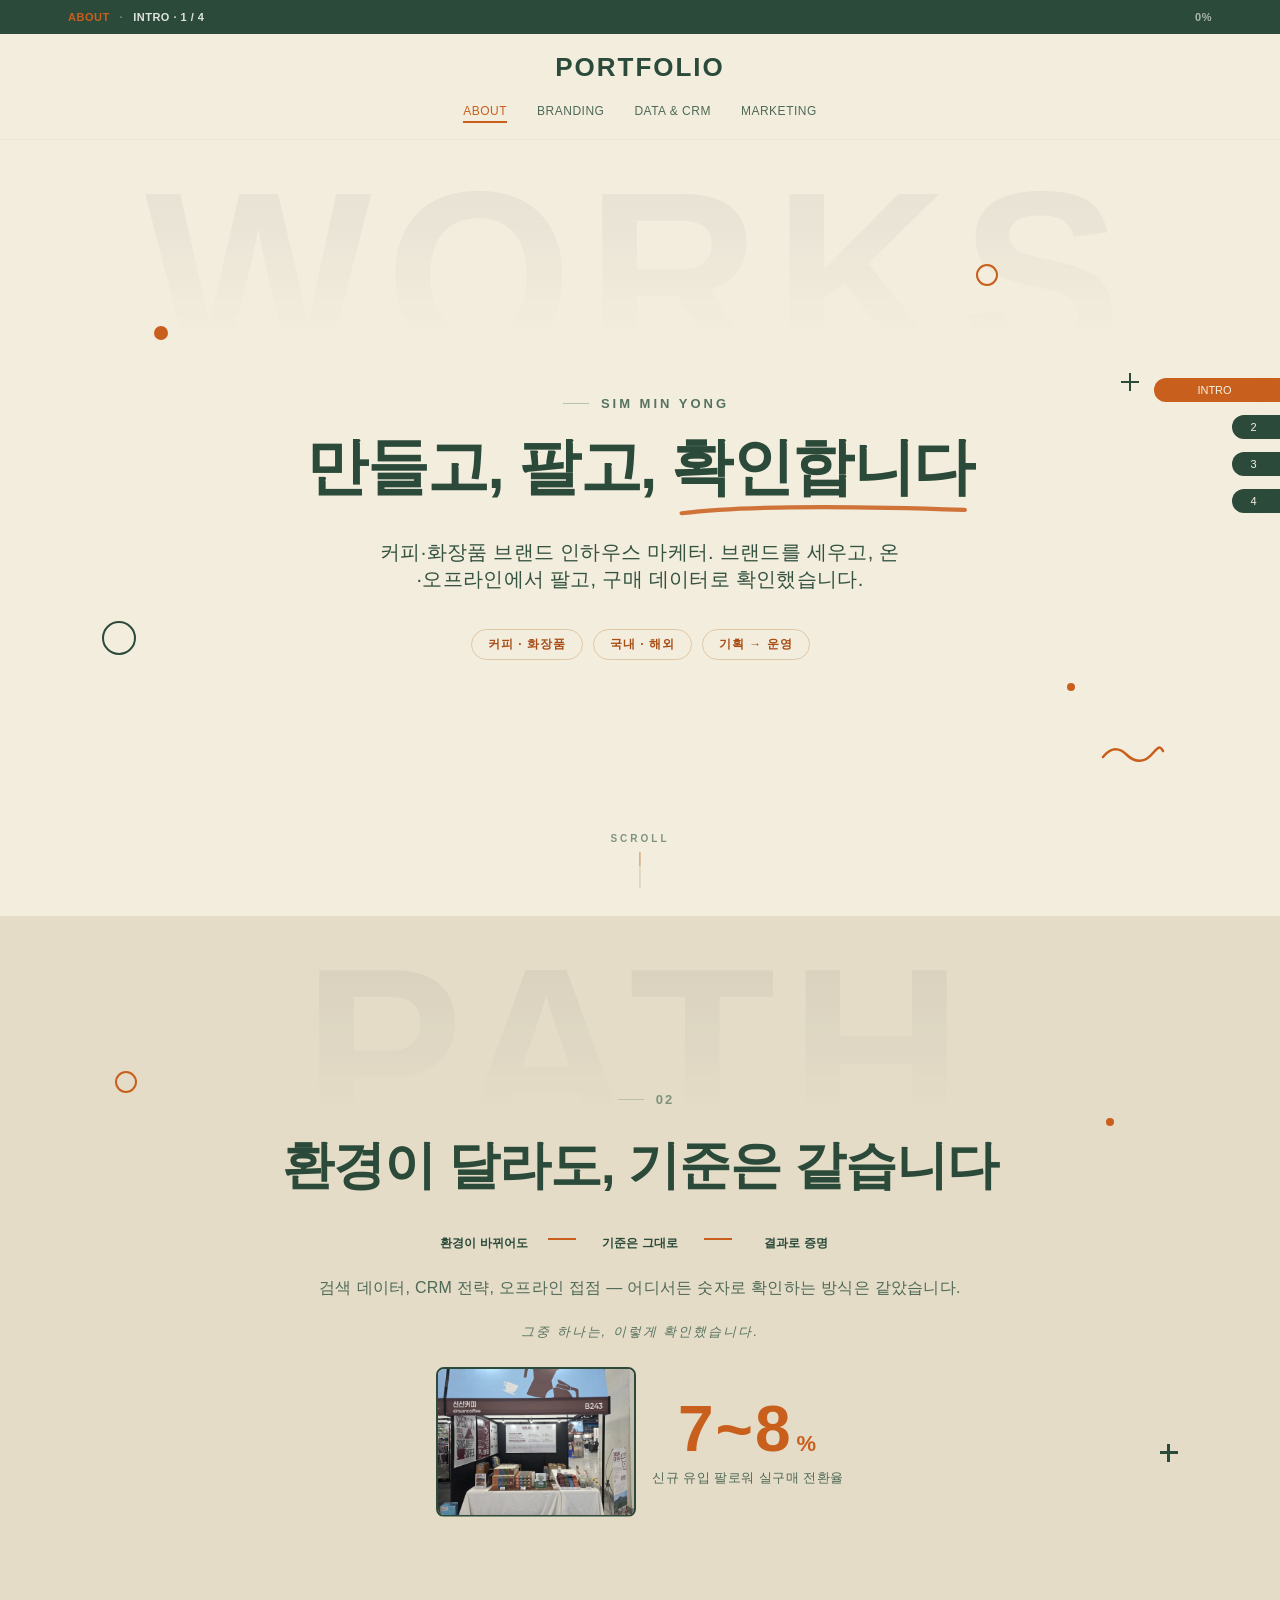
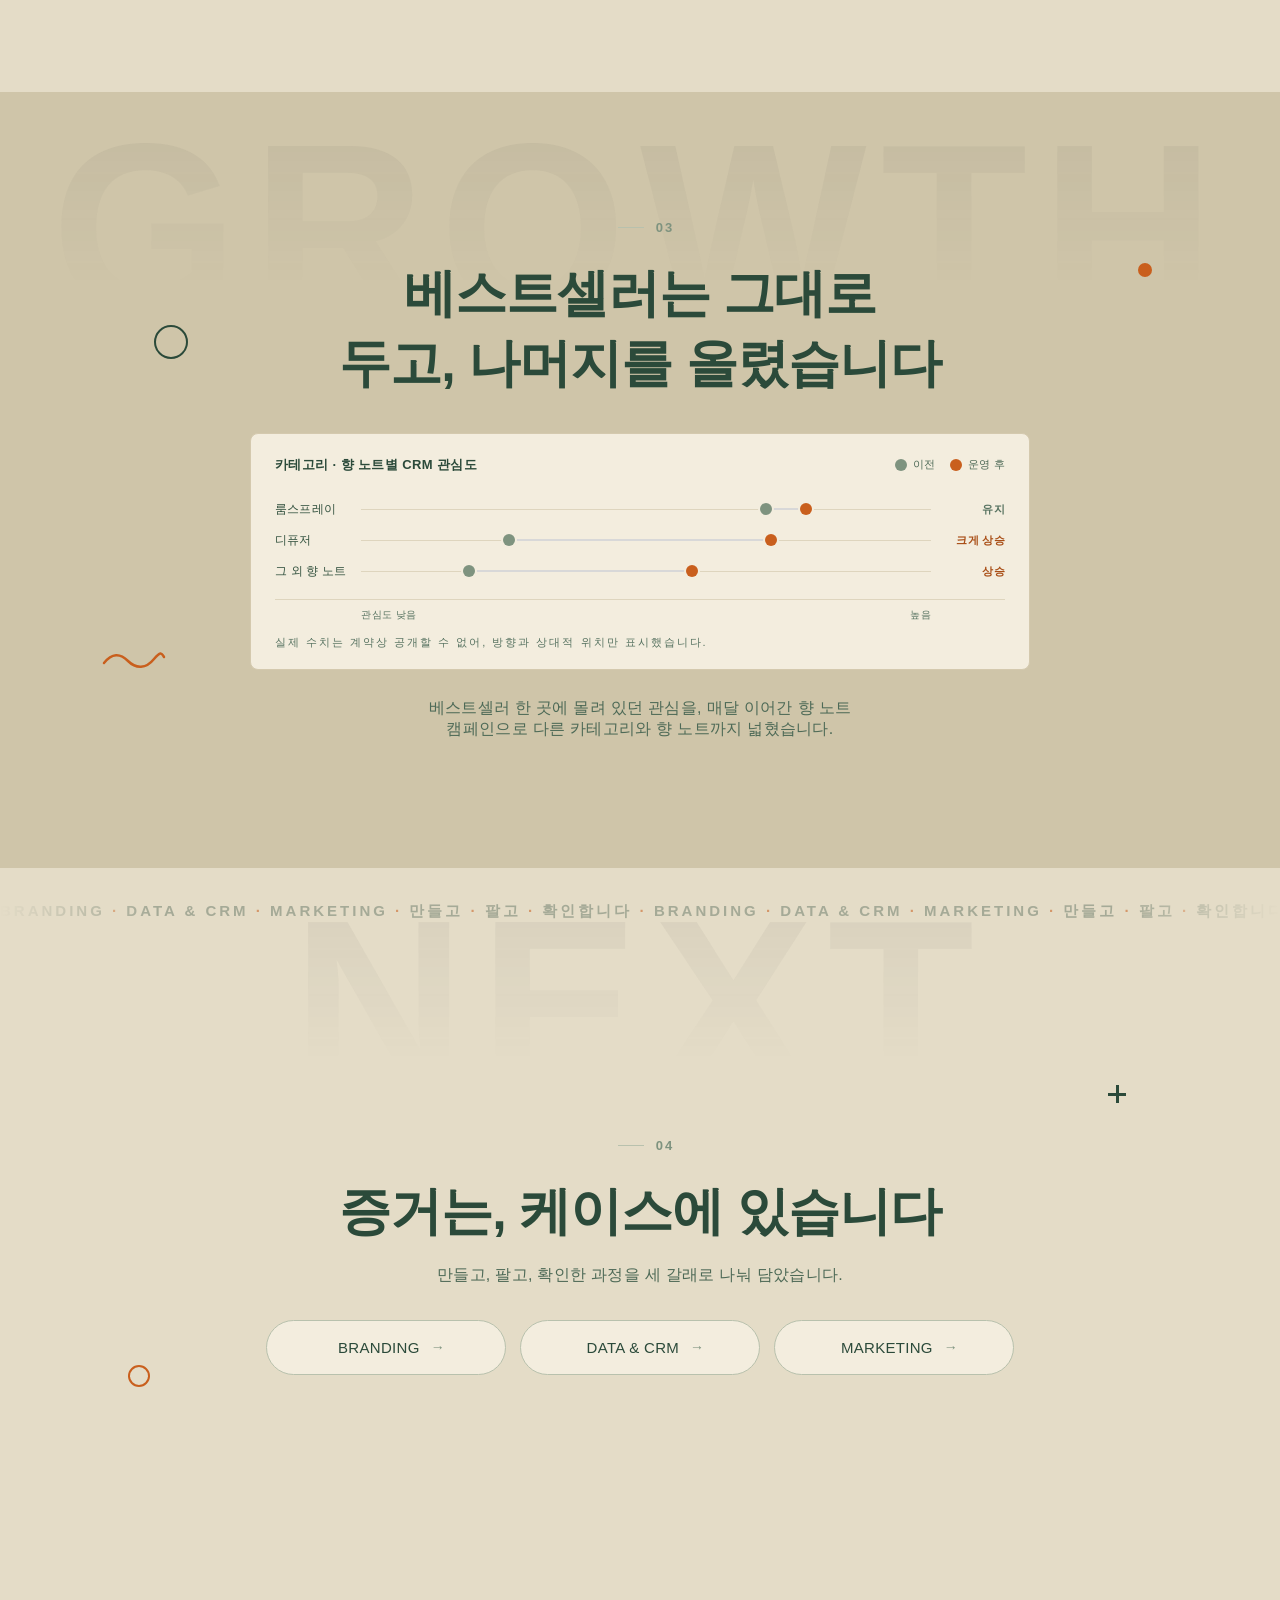
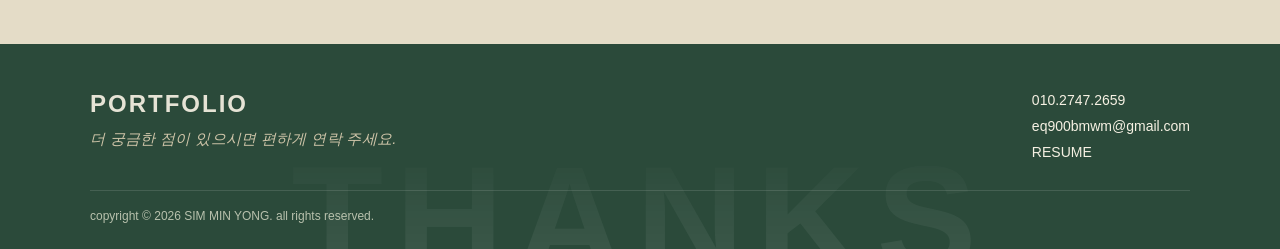
==== commit e5f2e905: "Merge branch 'main' of https://github.com/minyongsim/portfolio_sim2026" ====
--- a/index.html
+++ b/index.html
@@ -4,7 +4,7 @@
 <head>
     <meta charset="UTF-8">
     <meta name="viewport" content="width=device-width, initial-scale=1.0">
-    <title>포토 폴리오</title>
+    <title>심민용 포트폴리오 | 브랜드를 세우고, 숫자로 확인합니다</title>
     <meta property="og:type" content="website">
     <meta property="og:site_name" content="심민용 포트폴리오">
     <meta property="og:locale" content="ko">
@@ -17,6 +17,7 @@
     <meta name="twitter:card" content="summary_large_image">
     <meta name="description" content="브랜드 구축부터 데이터·CRM 검증까지. 인하우스 마케터 심민용의 포트폴리오입니다.">
     <meta name="keywords" content="포트폴리오, 마케터, 브랜드 마케팅, CRM, 심민용">
+    <link rel="canonical" href="https://minyongsim.github.io/portfolio_sim2026/">
     <link rel="shortcut icon" href="img/logoico.ico">
     <link rel="apple-touch-icon" href="img/logo.ico.ico">
     <link rel="stylesheet" href="https://use.fontawesome.com/releases/v6.0.0/css/all.css">
@@ -49,7 +50,7 @@
                 <span class="aboutNum isName">SIM MIN YONG</span>
             </div>
             <h2 class="aboutHeadline heroVerbs"><span class="hv">만들고,</span> <span class="hv">팔고,</span> <span class="hv">확인합니다</span></h2>
-            <p class="aboutSub">정체성을 만들고, 온·오프라인에서 팔고, 데이터로 확인했습니다.</p>
+            <p class="aboutSub">커피·화장품 브랜드 인하우스 마케터. 브랜드를 세우고, 온·오프라인에서 팔고, 구매 데이터로 확인했습니다.</p>
             <div class="aboutTags">
                 <span class="aboutTag">커피 · 화장품</span>
                 <span class="aboutTag">국내 · 해외</span>
@@ -90,8 +91,8 @@
                     <img loading="lazy" src="img/sinsan-expo-booth.webp" alt="신산커피 박람회 부스 현장">
                 </div>
                 <div class="aboutStat">
-                    <span class="aboutStatNum" data-count="8">0<small>%</small></span>
-                    <span class="aboutStatLabel">신규 고객 재구매 전환율</span>
+                    <span class="aboutStatNum">7~8<small>%</small></span>
+                    <span class="aboutStatLabel">신규 유입 팔로워 실구매 전환율</span>
                 </div>
             </div>
         </div>
@@ -104,7 +105,7 @@
                 <span class="aboutEyebrowRule"></span>
                 <span class="aboutNum">03</span>
             </div>
-            <h2 class="aboutHeadline">쏠려 있던 매출을, 골고루&nbsp;팔리게 만들었습니다</h2>
+            <h2 class="aboutHeadline">베스트셀러는 그대로 두고, 나머지를&nbsp;올렸습니다</h2>
             <!-- 카테고리 편중 -> 분산. 실제 수치는 비공개라 값은 표기하지 않고
                  '어디에서 어디로 움직였는지'(방향과 상대 위치)만 보여주는 덤벨 차트.
                  색은 강조(emphasis) 방식 - 이전은 회색(맥락), 이후만 브랜드 코랄(핵심). -->
--- a/css/site.css
+++ b/css/site.css
@@ -2978,6 +2978,35 @@
     word-break: keep-all;
 }
 
+/* 주요 성과의 회사명 배지.
+   원래 <span>에 아무 규칙이 없어서 '두두인지도가', '메르디센트공식',
+   '하이이미지지역'처럼 회사명이 본문 첫 글자에 그대로 붙어 나오고 있었음.
+   경력의 .rsSideTag, 학력의 .rsBadge와 같은 알약 모양을 쓰되
+   그쪽은 회색 보조 표시라, 여기는 어느 회사 성과인지 먼저 걸려야 해서
+   코랄 톤(#FFF1EF 바탕 + #FF5C4D 글자)으로 두고 본문 위에 한 줄 세움. */
+.rsAch {
+    margin-top: 26px;
+    line-height: 1.8;
+}
+
+.rsAch:first-of-type {
+    margin-top: 0;
+}
+
+.rsAchWho {
+    display: block;
+    width: -webkit-fit-content;
+    width: fit-content;
+    margin-bottom: 9px;
+    padding: 3px 11px;
+    border-radius: 999px;
+    background: #FFF1EF;
+    font-family: 'LaundryGothic', sans-serif;
+    font-size: 11px;
+    letter-spacing: 0.3px;
+    color: #FF5C4D;
+}
+
 /* 회사 재직이 아닌 개인 활동(해외 셀러 운영).
    경력 타임라인의 빈 구간을 메우되, 회사 경력과 같은 무게로 읽히면
    '총 4년 8개월'이라는 숫자와 싸우게 됨. 회사명 크기를 낮추고
@@ -3022,6 +3051,21 @@
     color: #7E937F;
     margin-top: 6px;
     letter-spacing: 0.2px;
+}
+
+/* 모회사(스피드썬) 소속 기간 병기 줄.
+   경력 항목을 쪼개지 않고 한 줄로 붙이는 자리라, 회사명·직급보다 약하게 두되
+   최종 단계에서 경력증명서로 확인되는 사실이라 안 읽히면 안 됨.
+   왼쪽 세로선으로 '이 항목에 딸린 설명'임을 표시함. */
+.rsJobNote {
+    margin-top: 9px;
+    padding-left: 10px;
+    border-left: 2px solid #FFD5CF;
+    font-size: 12.5px;
+    line-height: 1.7;
+    color: #6B6B6B;
+    letter-spacing: 0.2px;
+    word-break: keep-all;
 }
 
 .rsTaskGroup {
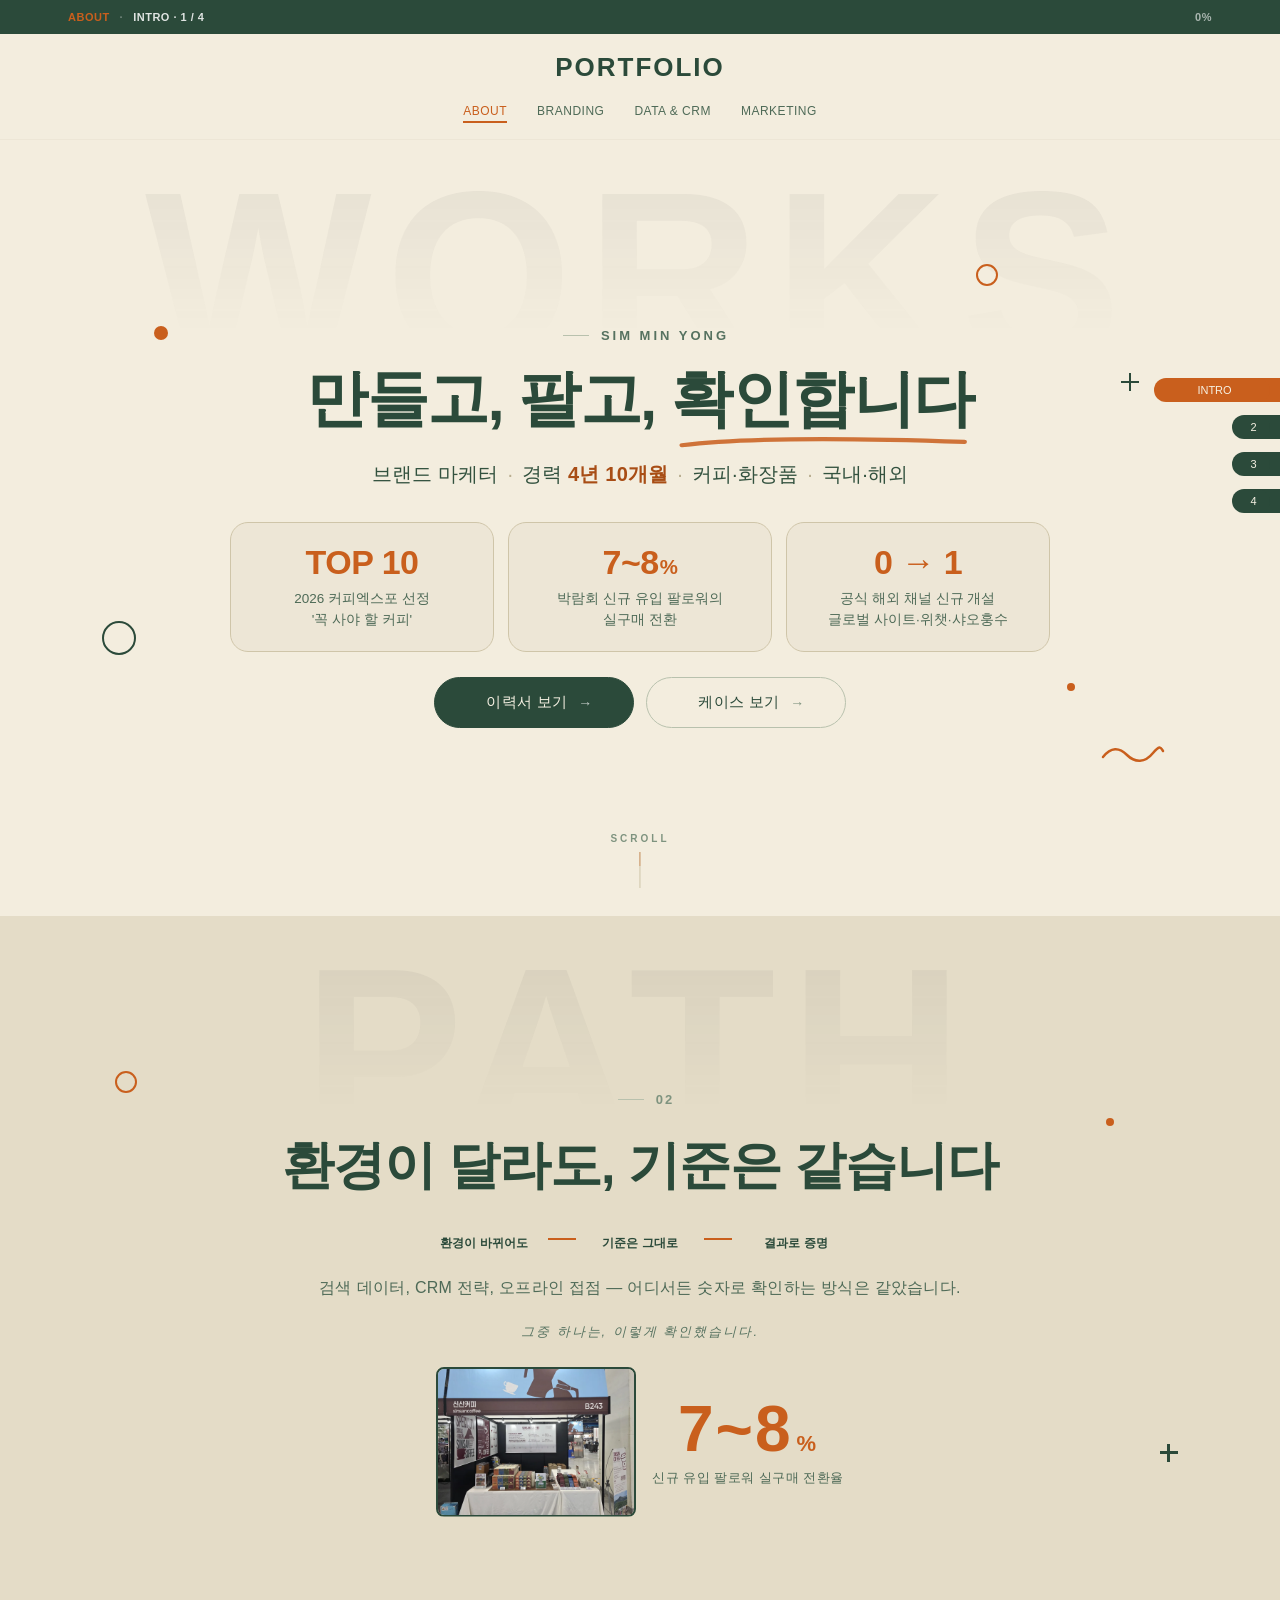
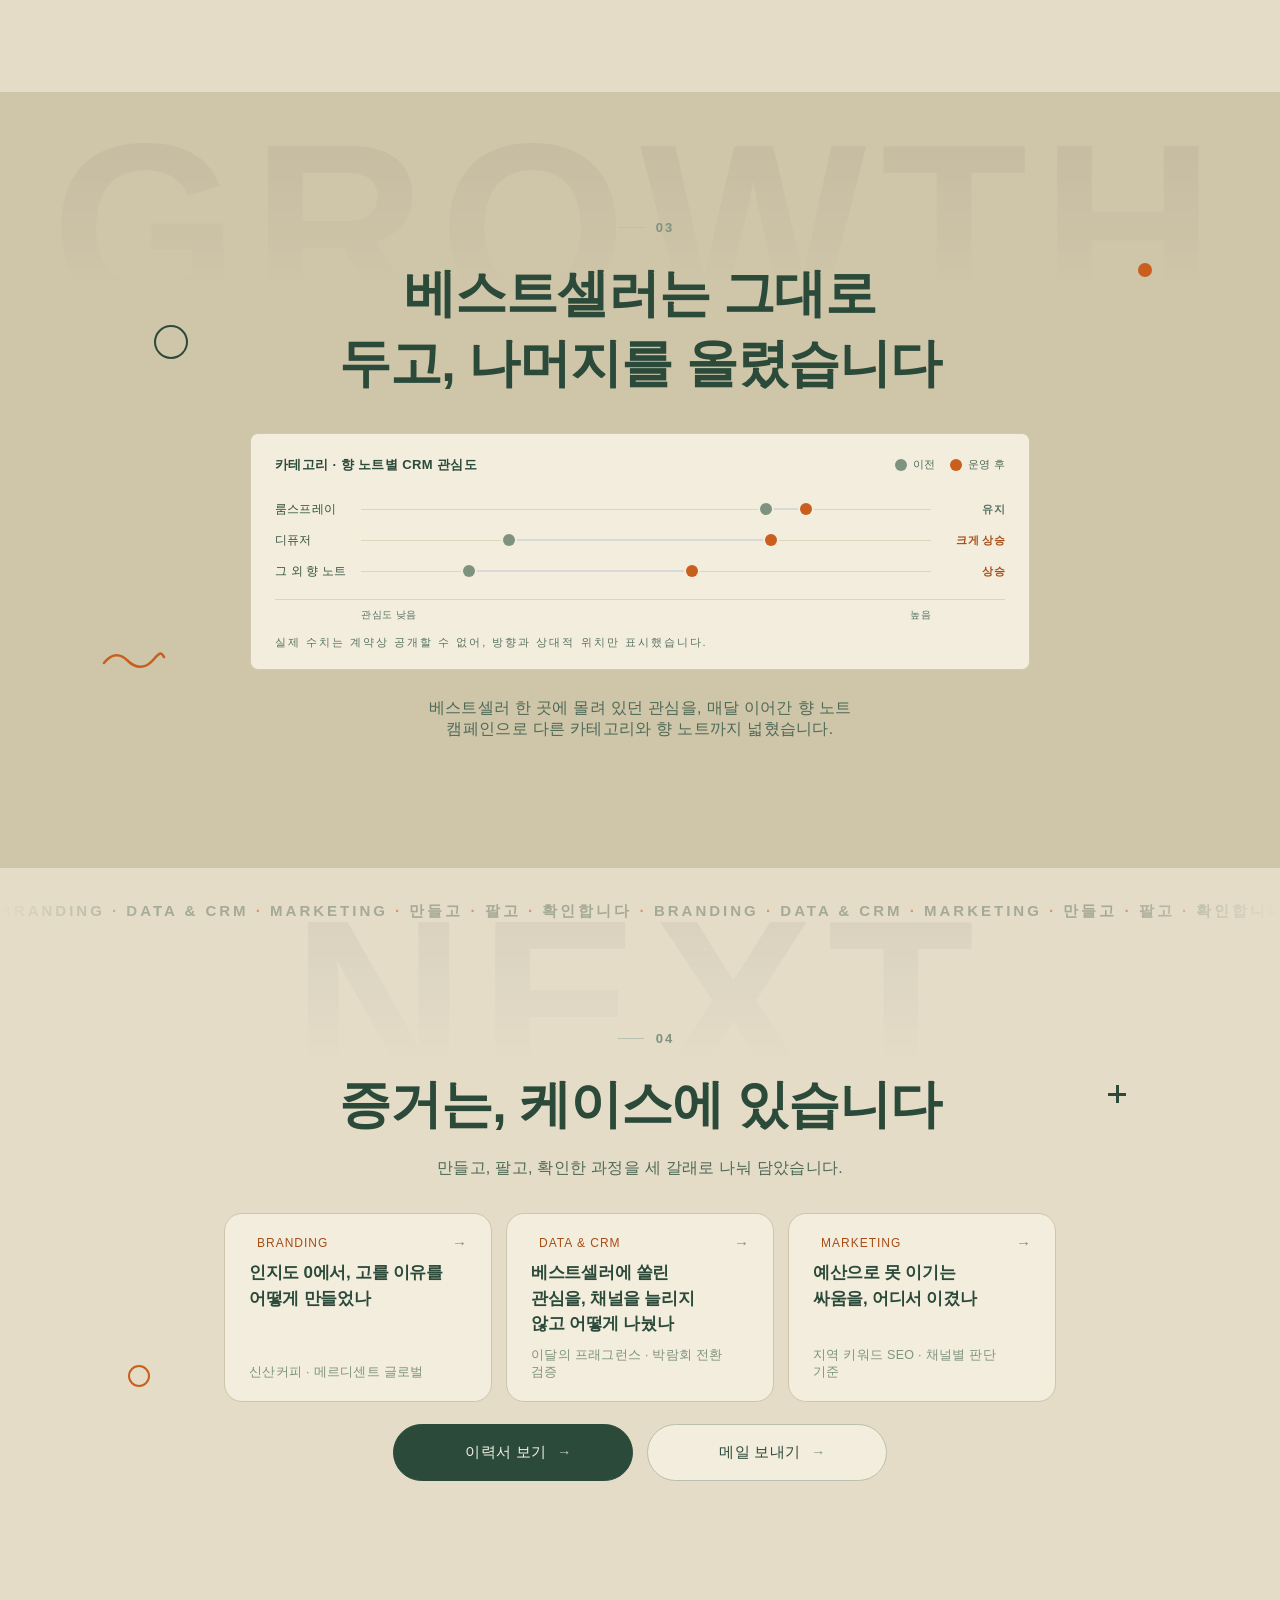
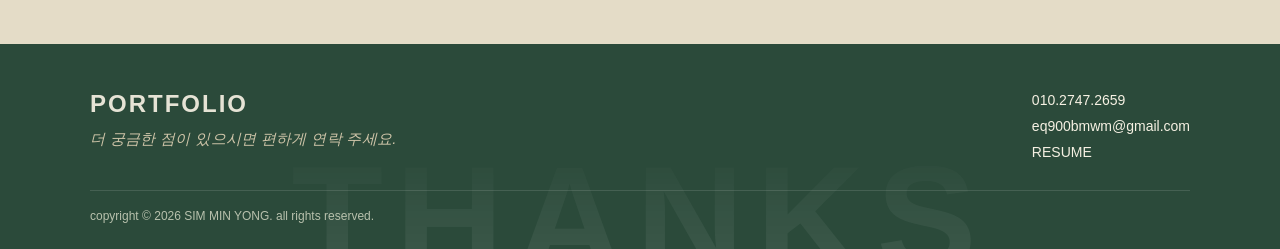
==== commit 0012685f: "내용 추가" ====
--- a/index.html
+++ b/index.html
@@ -50,11 +50,26 @@
                 <span class="aboutNum isName">SIM MIN YONG</span>
             </div>
             <h2 class="aboutHeadline heroVerbs"><span class="hv">만들고,</span> <span class="hv">팔고,</span> <span class="hv">확인합니다</span></h2>
-            <p class="aboutSub">커피·화장품 브랜드 인하우스 마케터. 브랜드를 세우고, 온·오프라인에서 팔고, 구매 데이터로 확인했습니다.</p>
-            <div class="aboutTags">
-                <span class="aboutTag">커피 · 화장품</span>
-                <span class="aboutTag">국내 · 해외</span>
-                <span class="aboutTag">기획 → 운영</span>
+            <!-- 30초 판단용 첫 화면: 누구인지(직무·연차·업종) → 증거 3개 → 다음 행동.
+                 연차는 이력서와 같은 계산(site.js의 data-exp-total). JS가 안 돌면 적힌 값이 보임. -->
+            <p class="aboutSub heroMeta"><span class="nbGroup">브랜드 마케터 <span class="hmDot">·</span> 경력 <b data-exp-total data-fixed-months="26" data-since="2024-03-19" data-prefix="">4년 8개월</b></span><span class="hmDot hmBreak"> · </span><span class="nbGroup">커피·화장품 <span class="hmDot">·</span> 국내·해외</span></p>
+            <div class="heroKpis">
+                <a class="heroKpi" href="brand-story.html">
+                    <span class="hkNum">TOP 10</span>
+                    <span class="hkCap">2026 커피엑스포 선정<br>'꼭 사야 할 커피'</span>
+                </a>
+                <a class="heroKpi" href="data-crm.html">
+                    <span class="hkNum">7~8<small>%</small></span>
+                    <span class="hkCap">박람회 신규 유입 팔로워의<br>실구매 전환</span>
+                </a>
+                <a class="heroKpi" href="brand-story.html#merdescent">
+                    <span class="hkNum">0 → 1</span>
+                    <span class="hkCap">공식 해외 채널 신규 개설<br><span class="nbGroup">글로벌 사이트·위챗·샤오훙수</span></span>
+                </a>
+            </div>
+            <div class="heroCta">
+                <a class="qlBtn isPrimary" href="resume.html"><i class="fa-solid fa-address-card qlIcon" aria-hidden="true"></i>이력서 보기</a>
+                <a class="qlBtn" href="#cases" data-scroll-to=".scrollTestSection.t4"><i class="fa-solid fa-folder-open qlIcon" aria-hidden="true"></i>케이스 보기</a>
             </div>
         </div>
     </div>
@@ -159,7 +174,7 @@
             <p class="aboutSub">베스트셀러 한 곳에 몰려 있던 관심을, 매달 이어간 향 노트 캠페인으로 다른 카테고리와 향 노트까지 넓혔습니다.</p>
         </div>
     </div>
-    <div class="scrollTestSection t4" data-tab="NEXT">
+    <div class="scrollTestSection t4" id="cases" data-tab="NEXT">
         <span class="aboutWatermark">NEXT</span>
         <div class="aboutSectionInner">
             <div class="aboutEyebrow">
@@ -169,10 +184,29 @@
             </div>
             <h2 class="aboutHeadline">증거는, 케이스에 있습니다</h2>
             <p class="aboutSub">만들고, 팔고, 확인한 과정을 세 갈래로 나눠 담았습니다.</p>
-            <div class="quickLinks">
-                <a class="qlBtn" href="brand-story.html"><i class="fa-solid fa-folder-open qlIcon"></i>BRANDING</a>
-                <a class="qlBtn" href="data-crm.html"><i class="fa-solid fa-chart-pie qlIcon"></i>DATA &amp; CRM</a>
-                <a class="qlBtn" href="marketing.html"><i class="fa-solid fa-bullhorn qlIcon"></i>MARKETING</a>
+            <!-- 카테고리 이름만 있던 버튼을 '무엇을 풀었나' 한 줄이 붙은 카드로.
+                 BRANDING / DATA & CRM / MARKETING 은 분류라서, 눌러봐야 할 이유가 안 보였음. -->
+            <div class="nextCases">
+                <a class="nextCase" href="brand-story.html">
+                    <span class="ncLabel"><i class="fa-solid fa-folder-open" aria-hidden="true"></i>BRANDING</span>
+                    <span class="ncQ">인지도 0에서, 고를 이유를 어떻게 만들었나</span>
+                    <span class="ncWhere">신산커피 · 메르디센트 글로벌</span>
+                </a>
+                <a class="nextCase" href="data-crm.html">
+                    <span class="ncLabel"><i class="fa-solid fa-chart-pie" aria-hidden="true"></i>DATA &amp; CRM</span>
+                    <span class="ncQ">베스트셀러에 쏠린 관심을, 채널을 늘리지 않고 어떻게 나눴나</span>
+                    <span class="ncWhere">이달의 프래그런스 · 박람회 전환 검증</span>
+                </a>
+                <a class="nextCase" href="marketing.html">
+                    <span class="ncLabel"><i class="fa-solid fa-bullhorn" aria-hidden="true"></i>MARKETING</span>
+                    <span class="ncQ">예산으로 못 이기는 싸움을, 어디서 이겼나</span>
+                    <span class="ncWhere">지역 키워드 SEO · 채널별 판단 기준</span>
+                </a>
+            </div>
+            <!-- 케이스를 보고 마음에 들었을 때 바로 갈 곳. 푸터까지 내려가지 않아도 되게 -->
+            <div class="quickLinks nextCta">
+                <a class="qlBtn isPrimary" href="resume.html"><i class="fa-solid fa-address-card qlIcon"></i>이력서 보기</a>
+                <a class="qlBtn" href="mailto:eq900bmwm@gmail.com"><i class="fa-regular fa-envelope qlIcon"></i>메일 보내기</a>
             </div>
         </div>
     </div>
--- a/css/site.css
+++ b/css/site.css
@@ -3294,3 +3294,35 @@
 .rsName {
     letter-spacing: -1.5px;
 }
+
+/* -- 메르디센트 03 운영: 오프라인 중국 고객 채널 ---------------------------
+   위 주문 흐름(온라인)과 구분되게 얇은 선으로 한 칸 띄움 */
+.cnChannel {
+    max-width: 820px;
+    margin: 46px auto 0;
+    padding-top: 34px;
+    border-top: 1px solid #CFC5A9;
+    text-align: center;
+}
+.cnLabel {
+    display: inline-flex;
+    align-items: center;
+    gap: 8px;
+    font-size: 12.5px;
+    letter-spacing: 1px;
+    color: #A84D15;
+    margin-bottom: 12px;
+}
+.cnLead {
+    font-size: 16px;
+    line-height: 1.7;
+    color: #33523F;
+    letter-spacing: 0;
+    word-break: keep-all;
+    max-width: 680px;
+    margin: 0 auto 6px;
+}
+@media screen and (max-width: 768px) {
+    .cnChannel { margin-top: 34px; padding-top: 26px; max-width: 340px; }
+    .cnLead { font-size: 14px; }
+}
--- a/css/about-fx.css
+++ b/css/about-fx.css
@@ -418,3 +418,292 @@
         font-size: 12px;
     }
 }
+
+/* ── 8. NEXT: 케이스 카드 + 이력서·연락처 ─────────────────────
+   예전엔 BRANDING / DATA & CRM / MARKETING 알약 버튼 셋으로 끝났음.
+   분류 이름만으로는 눌러볼 이유가 안 보이고, 이력서·연락처로 가는 길도 없어
+   마음에 들어도 다음에 뭘 할지 모르는 채로 페이지가 끝났음.
+   → 카드마다 '무엇을 풀었나' 한 줄, 그 아래 이력서·메일 버튼.
+   색·테두리·호버는 기존 알약 버튼 규칙(베이지 카드 + 딥 그린 글자 + 호버 오렌지)을 그대로 따름. */
+.nextCases {
+    display: grid;
+    grid-template-columns: repeat(3, 1fr);
+    gap: 14px;
+    max-width: 980px;
+    margin: 34px auto 0;
+    text-align: left;
+}
+
+.nextCase {
+    position: relative;
+    display: flex;
+    flex-direction: column;
+    gap: 10px;
+    padding: 22px 46px 20px 24px;
+    border: 1.5px solid #CFC5A9;
+    border-radius: 18px;
+    background: #F3EDDE;
+    color: #2B4A3A;
+    transition: transform 0.25s ease, box-shadow 0.25s ease, border-color 0.25s ease;
+}
+
+.nextCase::after {
+    content: '→';
+    position: absolute;
+    top: 20px;
+    right: 22px;
+    font-size: 15px;
+    color: #7E937F;
+    transition: transform 0.25s ease, color 0.25s ease;
+}
+
+.nextCase:hover {
+    border-color: #C95F1D;
+    transform: translateY(-4px);
+    box-shadow: 0 10px 22px rgba(43, 74, 58, 0.18);
+}
+
+.nextCase:hover::after {
+    color: #C95F1D;
+    transform: translateX(3px);
+}
+
+.ncLabel {
+    display: flex;
+    align-items: center;
+    gap: 8px;
+    font-family: 'LaundryGothic', sans-serif;
+    font-size: 12px;
+    letter-spacing: 1px;
+    color: #A84D15;
+}
+
+.ncQ {
+    flex: 1;
+    font-size: 17px;
+    font-weight: 700;
+    line-height: 1.5;
+    letter-spacing: -0.3px;
+    word-break: keep-all;
+}
+
+.ncWhere {
+    font-size: 12.5px;
+    letter-spacing: 0.3px;
+    color: #7E937F;
+    word-break: keep-all;
+}
+
+.nextCta {
+    padding-top: 22px;
+}
+
+/* 등장: 카드 셋 → 이력서·메일 순서 */
+.scrollTestSection.t4.reveal .nextCase {
+    opacity: 0;
+    transform: translateY(14px);
+}
+
+.scrollTestSection.t4.reveal.revealed .nextCase {
+    opacity: 1;
+    transform: none;
+    transition: opacity 0.5s ease, transform 0.5s cubic-bezier(0.34, 1.56, 0.64, 1),
+        box-shadow 0.25s ease, border-color 0.25s ease;
+}
+
+.scrollTestSection.t4.reveal.revealed .nextCase:nth-child(1) { transition-delay: 0.35s; }
+.scrollTestSection.t4.reveal.revealed .nextCase:nth-child(2) { transition-delay: 0.5s; }
+.scrollTestSection.t4.reveal.revealed .nextCase:nth-child(3) { transition-delay: 0.65s; }
+.scrollTestSection.t4.reveal.revealed .nextCta .qlBtn:nth-child(1) { transition-delay: 0.85s; }
+.scrollTestSection.t4.reveal.revealed .nextCta .qlBtn:nth-child(2) { transition-delay: 1s; }
+
+/* 등장이 끝난 뒤 호버는 지연 없이 */
+.scrollTestSection.t4.revealed .nextCase:hover {
+    transition-delay: 0s;
+}
+
+@media (prefers-reduced-motion: reduce) {
+    .scrollTestSection.t4.reveal .nextCase {
+        opacity: 1;
+        transform: none;
+        transition: none;
+    }
+}
+
+/* 모바일: 카드를 한 줄에 하나씩, 이력서·메일 버튼은 기존 알약 규칙(세로·폭 통일)을 따름 */
+@media screen and (max-width: 768px) {
+
+    .nextCases {
+        grid-template-columns: 1fr;
+        gap: 10px;
+        max-width: 340px;
+        margin-top: 26px;
+    }
+
+    .nextCase {
+        gap: 7px;
+        padding: 16px 42px 15px 18px;
+        border-radius: 14px;
+    }
+
+    .nextCase::after {
+        top: 15px;
+        right: 18px;
+    }
+
+    .ncQ {
+        font-size: 15px;
+    }
+
+    .ncWhere {
+        font-size: 12px;
+    }
+
+    .nextCta {
+        padding-top: 16px;
+    }
+
+    .scrollTestSection.t4 .fxRing.isOrange {
+        display: none;
+    }
+}
+
+/* ==========================================================================
+   9. 첫 화면: 30초 안에 판단할 수 있게
+   직무·연차·업종(한 줄) → 증거 숫자 3개(누르면 해당 케이스) → 이력서 버튼.
+   예전엔 숫자와 이력서 버튼이 스크롤 두세 번 뒤에야 나와서, 첫 화면만 보고
+   닫는 사람은 연차도 성과도 못 보고 나갔음.
+   ========================================================================== */
+.scrollTestSection.t1 .aboutHeadline { margin-bottom: 20px; }
+
+.heroMeta {
+    letter-spacing: 0.2px;
+    word-break: keep-all;
+}
+.heroMeta b {
+    color: #A84D15;
+    font-weight: 700;
+}
+.hmDot {
+    color: #B9AE90;
+    margin: 0 3px;
+}
+
+.heroKpis {
+    display: grid;
+    grid-template-columns: repeat(3, 1fr);
+    gap: 14px;
+    max-width: 820px;
+    margin: 34px auto 0;
+}
+.heroKpi {
+    position: relative;
+    display: flex;
+    flex-direction: column;
+    align-items: center;
+    gap: 10px;
+    padding: 22px 14px 20px;
+    border: 1.5px solid #CFC5A9;
+    border-radius: 18px;
+    background: #EDE6D6;
+    color: #2B4A3A;
+    text-decoration: none;
+    letter-spacing: 0;
+    transition: border-color 0.25s ease, transform 0.25s ease, box-shadow 0.25s ease;
+}
+.heroKpi:hover {
+    border-color: #C95F1D;
+    transform: translateY(-3px);
+    box-shadow: 0 8px 18px rgba(43, 74, 58, 0.08);
+}
+.hkNum {
+    font-size: 34px;
+    font-weight: 700;
+    line-height: 1;
+    letter-spacing: -0.5px;
+    color: #C95F1D;
+}
+.hkNum small { font-size: 0.6em; margin-left: 1px; }
+.hkCap {
+    font-size: 13.5px;
+    line-height: 1.55;
+    color: #4E6A57;
+    word-break: keep-all;
+}
+
+.heroCta {
+    display: flex;
+    justify-content: center;
+    gap: 12px;
+    padding-top: 26px;
+}
+.heroCta .qlBtn {
+    min-width: 200px;
+    padding: 15px 24px;
+}
+
+/* 등장 순서: 헤드라인 → 한 줄 소개 → 숫자 3개 → 버튼 */
+.scrollTestSection.t1.revealed .heroKpi {
+    animation: fxPopIn 0.55s cubic-bezier(0.34, 1.56, 0.64, 1) both;
+}
+.scrollTestSection.t1.revealed .heroKpi:nth-child(1) { animation-delay: 0.7s; }
+.scrollTestSection.t1.revealed .heroKpi:nth-child(2) { animation-delay: 0.82s; }
+.scrollTestSection.t1.revealed .heroKpi:nth-child(3) { animation-delay: 0.94s; }
+.scrollTestSection.t1.revealed .heroCta {
+    animation: fxPopIn 0.5s ease both;
+    animation-delay: 1.1s;
+}
+
+@media (prefers-reduced-motion: reduce) {
+    .scrollTestSection.t1.revealed .heroKpi,
+    .scrollTestSection.t1.revealed .heroCta { animation: none; }
+    .heroKpi:hover { transform: none; }
+}
+
+@media screen and (max-width: 768px) {
+    .scrollTestSection.t1 .aboutHeadline { margin-bottom: 14px; }
+    .scrollTestSection.t1 .heroMeta { font-size: 14px; line-height: 1.7; }
+    /* 두 덩어리(직무·연차 / 업종·지역)로 줄을 나눔. 가운데 점이 줄 머리에 남지 않게 */
+    .hmBreak { display: block; height: 0; overflow: hidden; }
+
+    /* 첫 화면에 숫자 카드·버튼이 들어오면서 가장자리 장식이 카드 위로 겹침.
+       모바일에선 왼쪽 위 점 하나만 남김 */
+    .scrollTestSection.t1 .fxRing,
+    .scrollTestSection.t1 .fxDot.isSmall,
+    .scrollTestSection.t1 .fxSquiggle { display: none; }
+
+    /* 좁은 화면에선 세 칸으로 나누면 설명이 네 줄씩 접혀서, 한 줄씩 가로로 눕힘 */
+    .heroKpis {
+        grid-template-columns: 1fr;
+        gap: 8px;
+        max-width: 340px;
+        margin-top: 22px;
+    }
+    .heroKpi {
+        flex-direction: row;
+        align-items: center;
+        gap: 12px;
+        padding: 12px 16px;
+        border-radius: 14px;
+        text-align: left;
+    }
+    .hkNum {
+        flex: 0 0 74px;
+        font-size: 22px;
+    }
+    .hkCap { font-size: 12px; line-height: 1.45; }
+
+    .heroCta {
+        max-width: 340px;
+        margin: 0 auto;
+        padding-top: 18px;
+        gap: 8px;
+    }
+    .heroCta .qlBtn {
+        flex: 1 1 0;
+        min-width: 0;
+        padding: 13px 10px;
+        font-size: 14px;
+        gap: 8px;
+    }
+}
